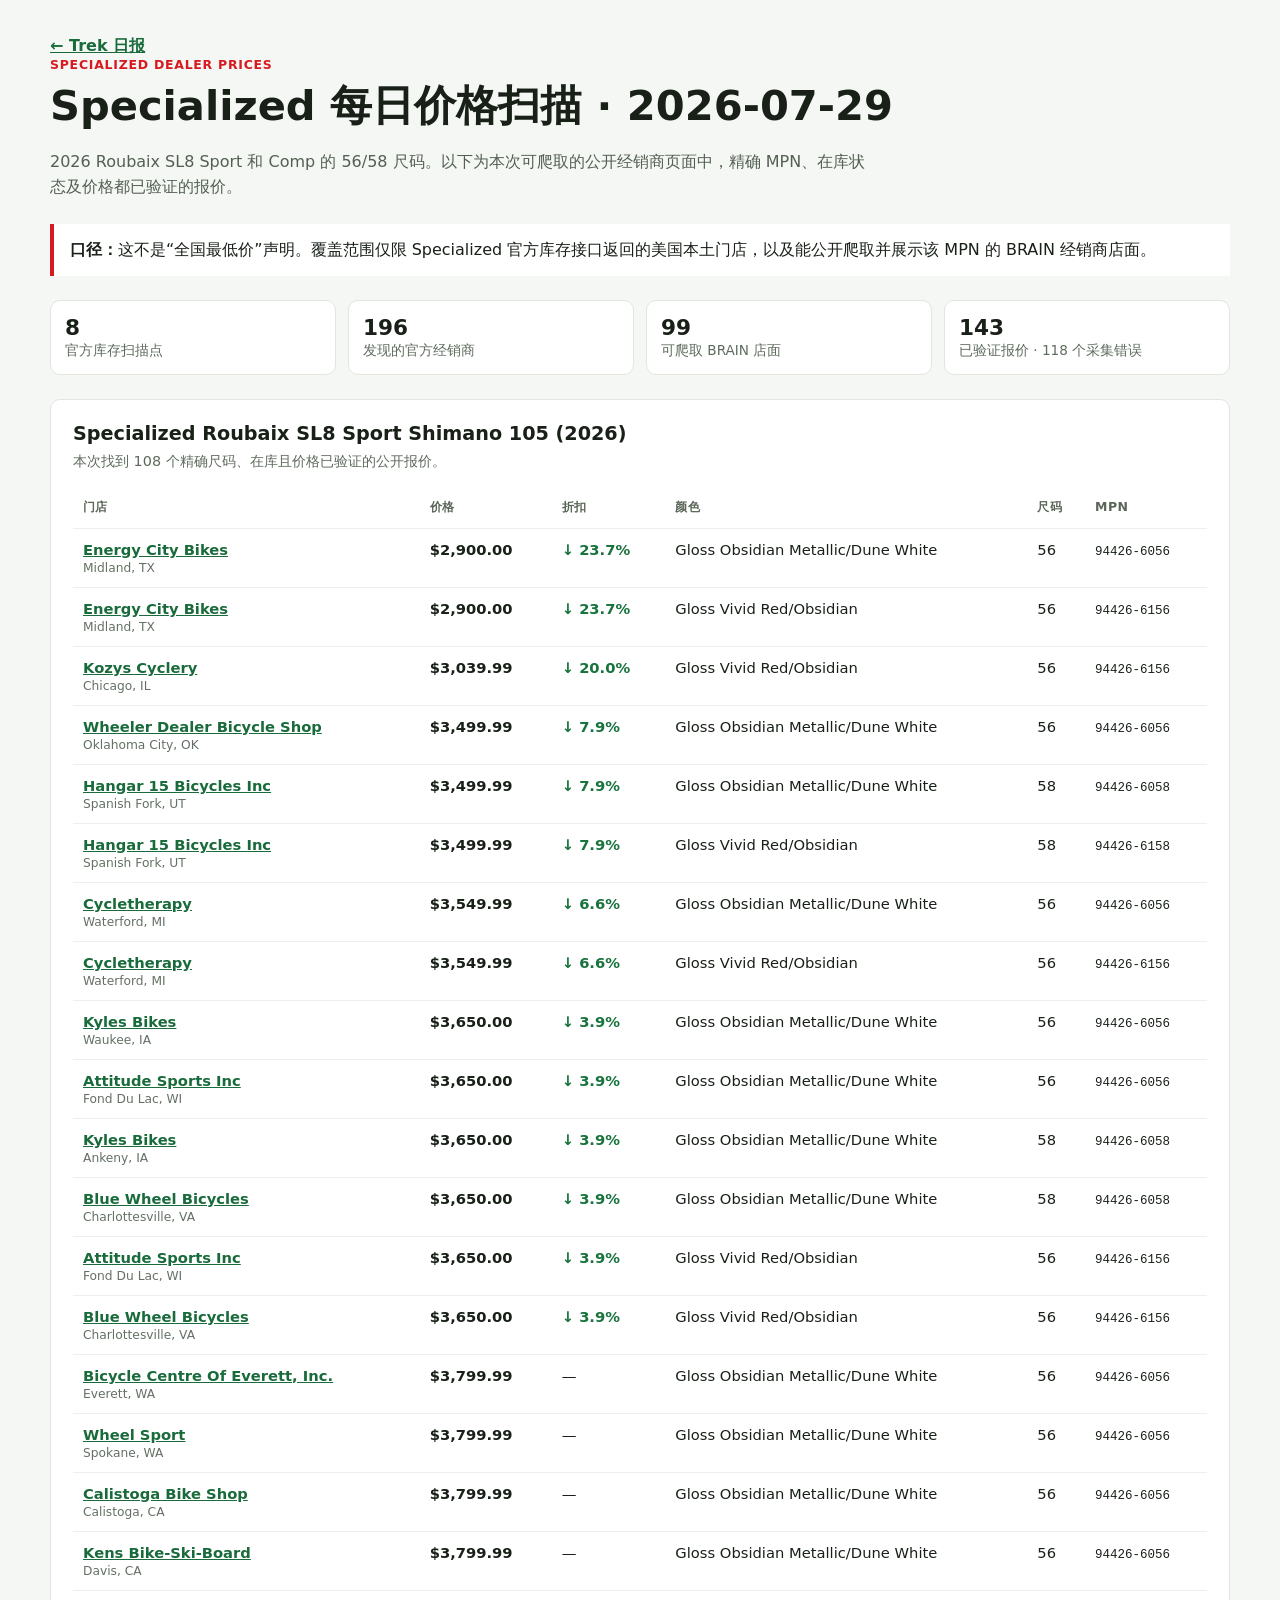
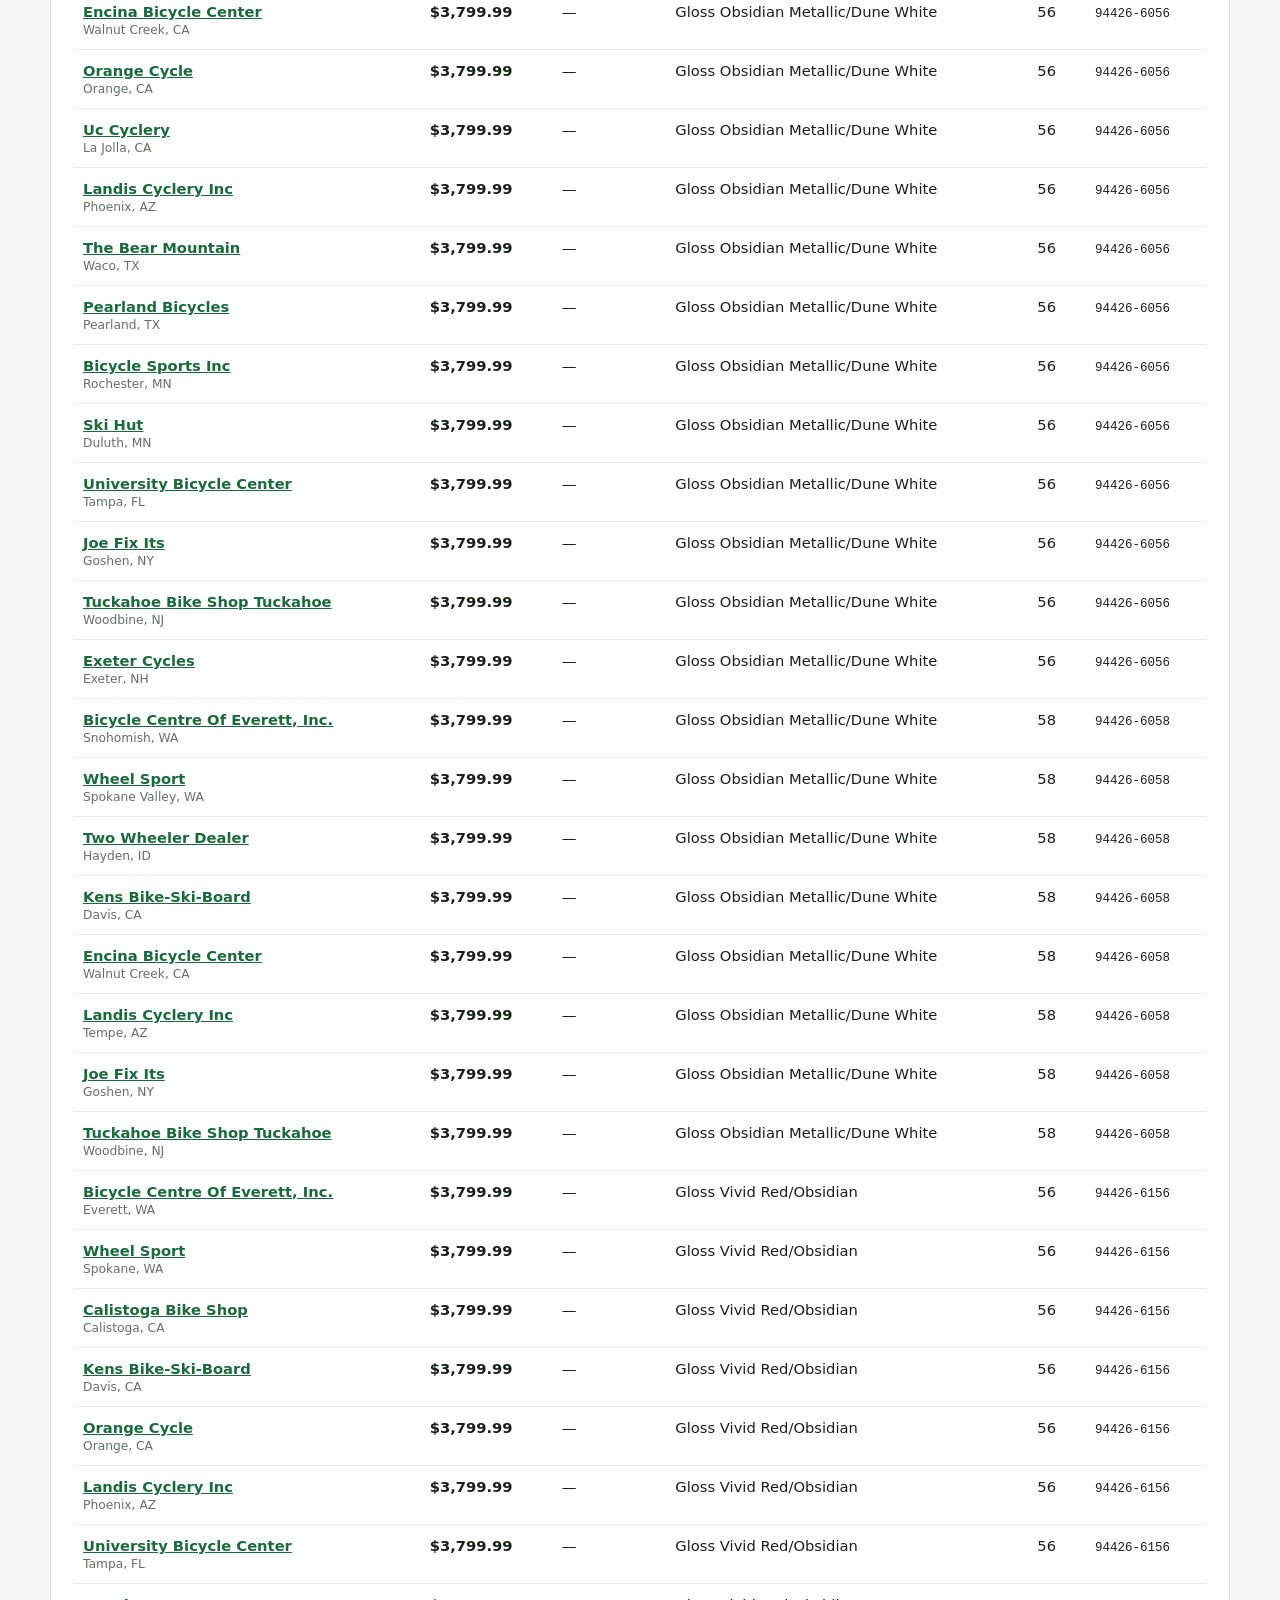
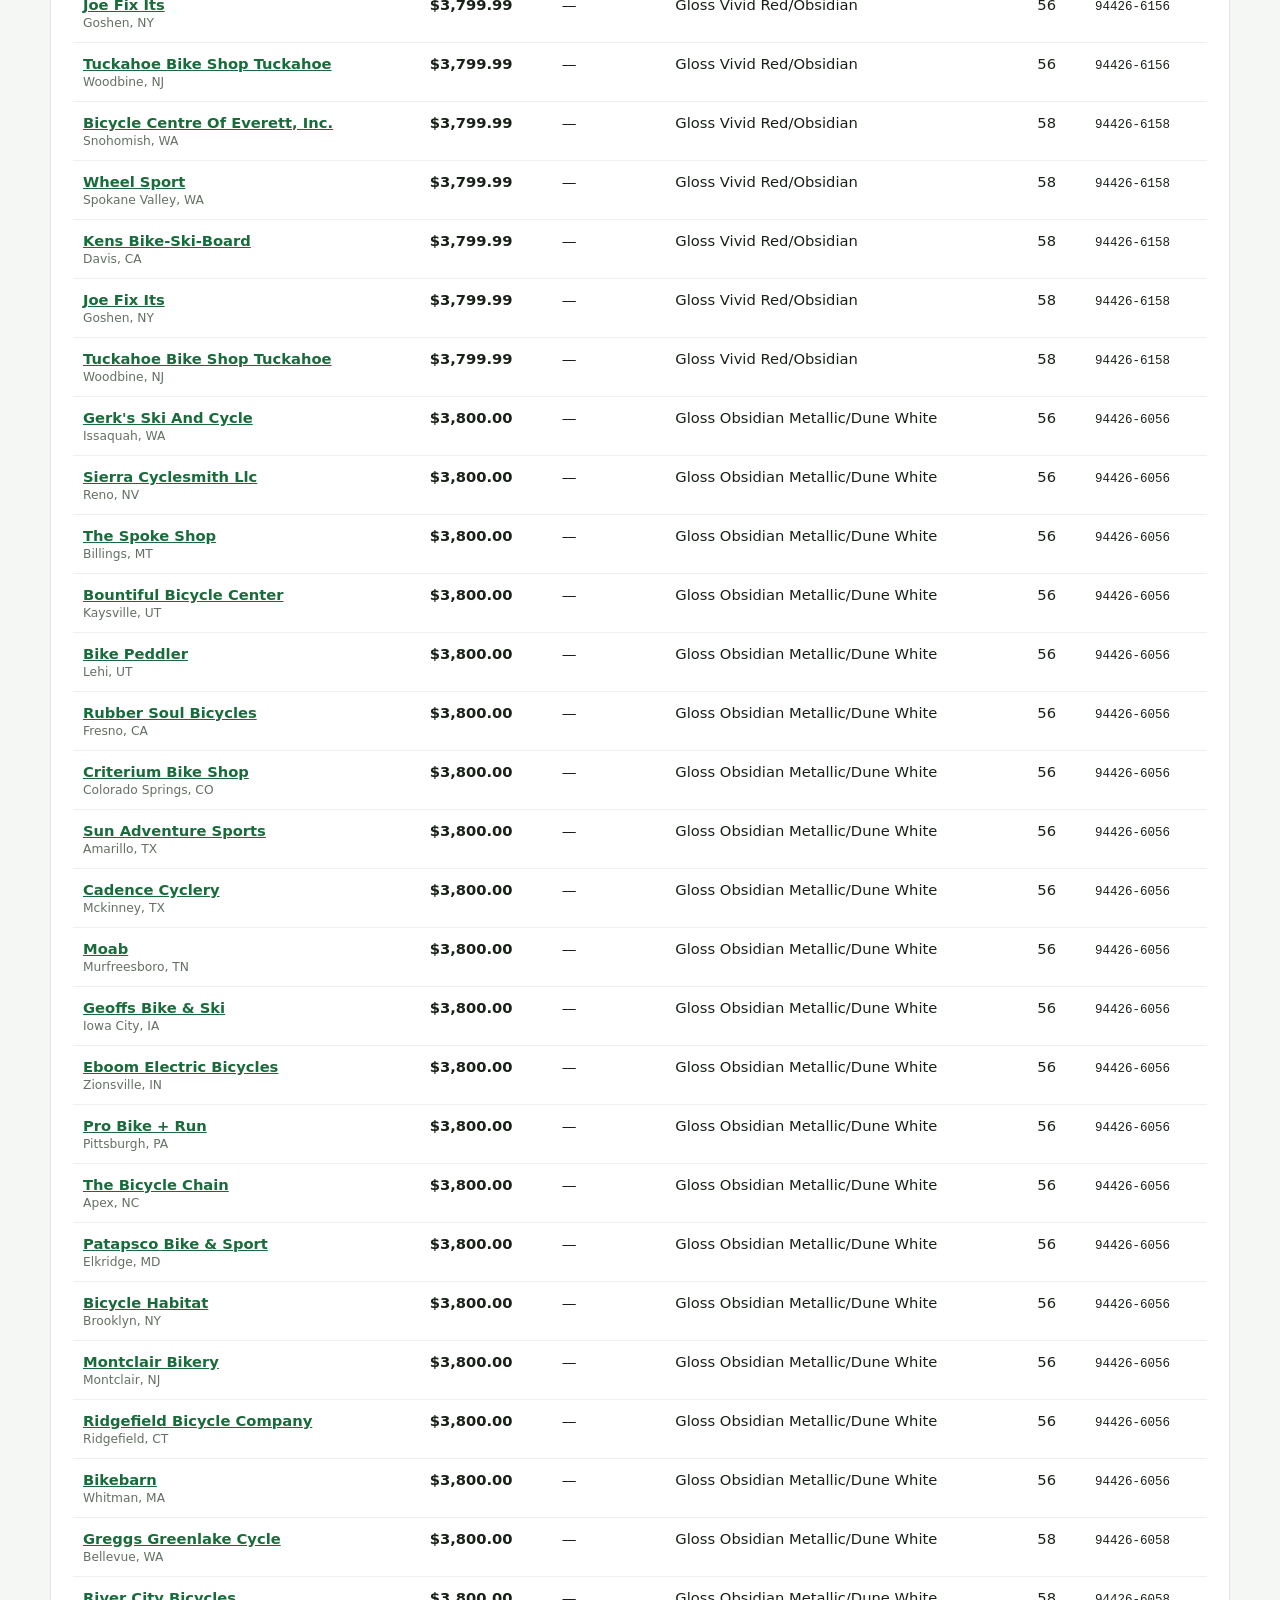
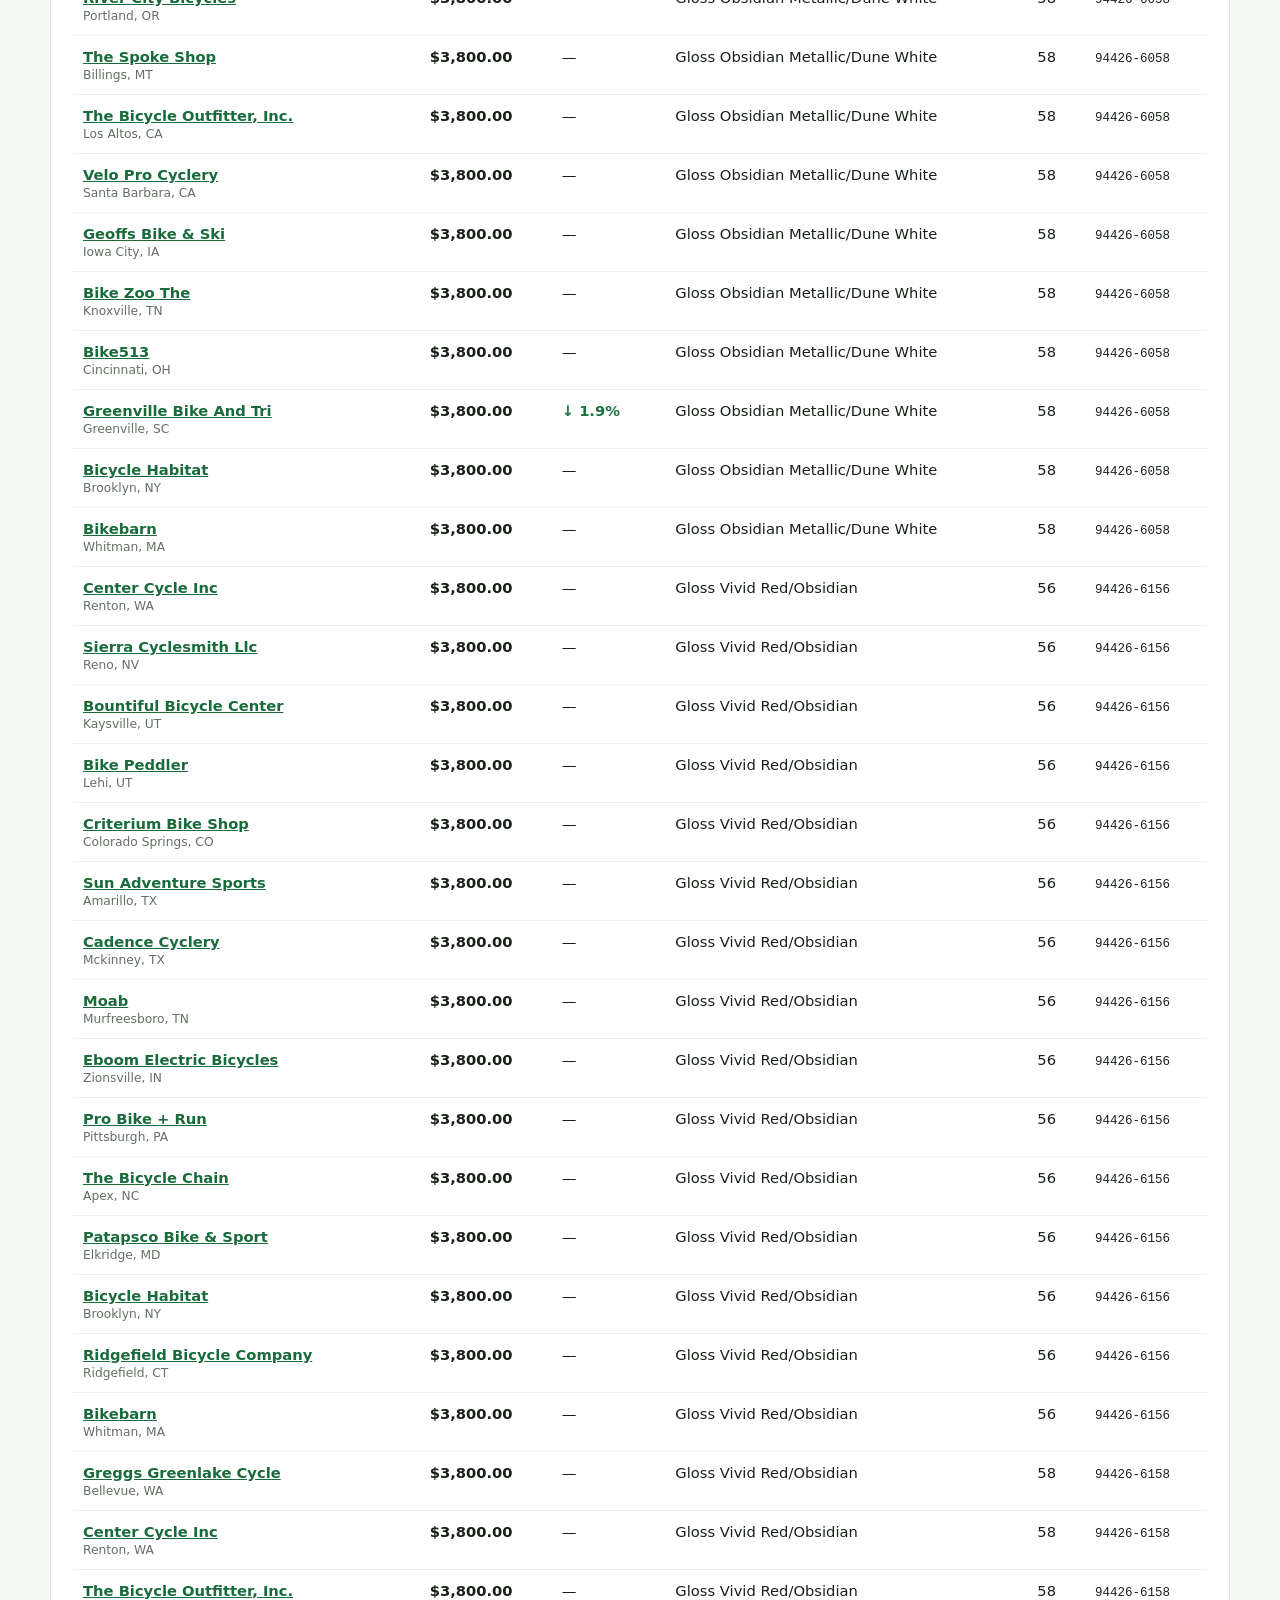
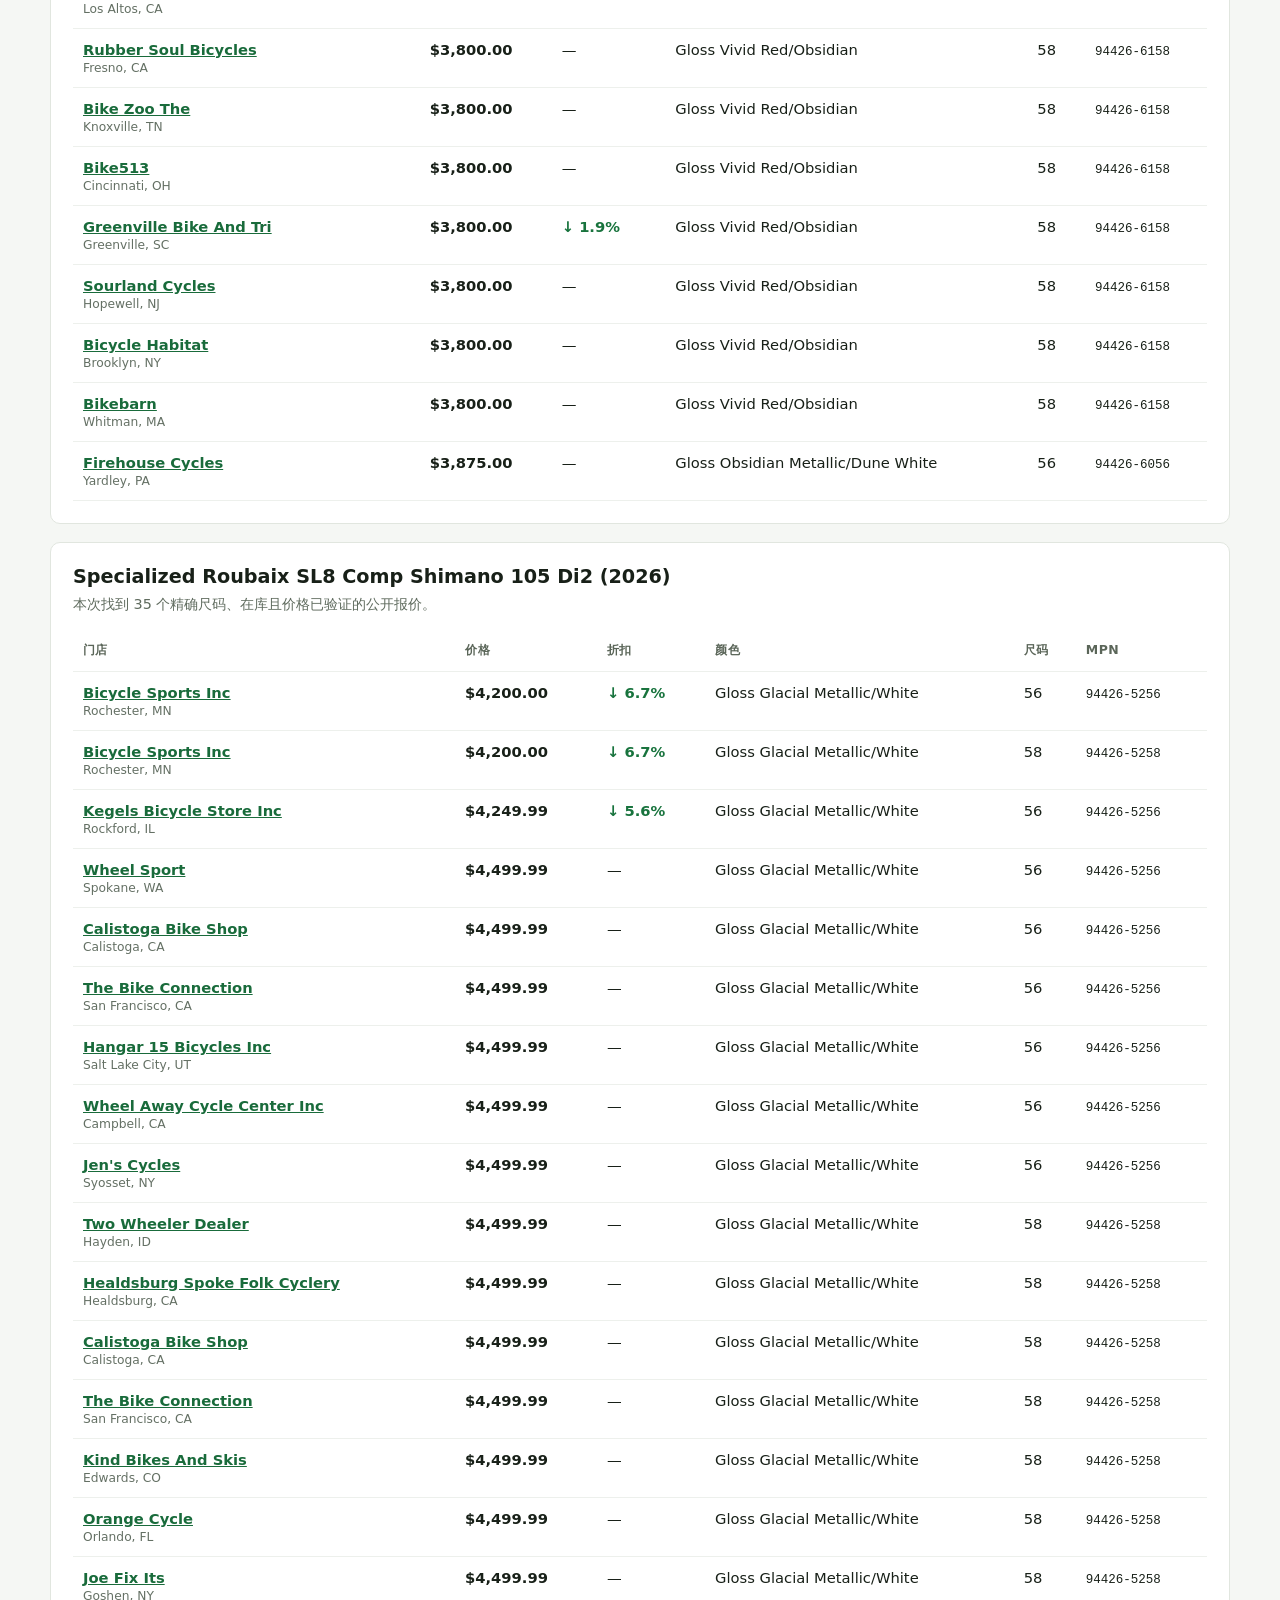
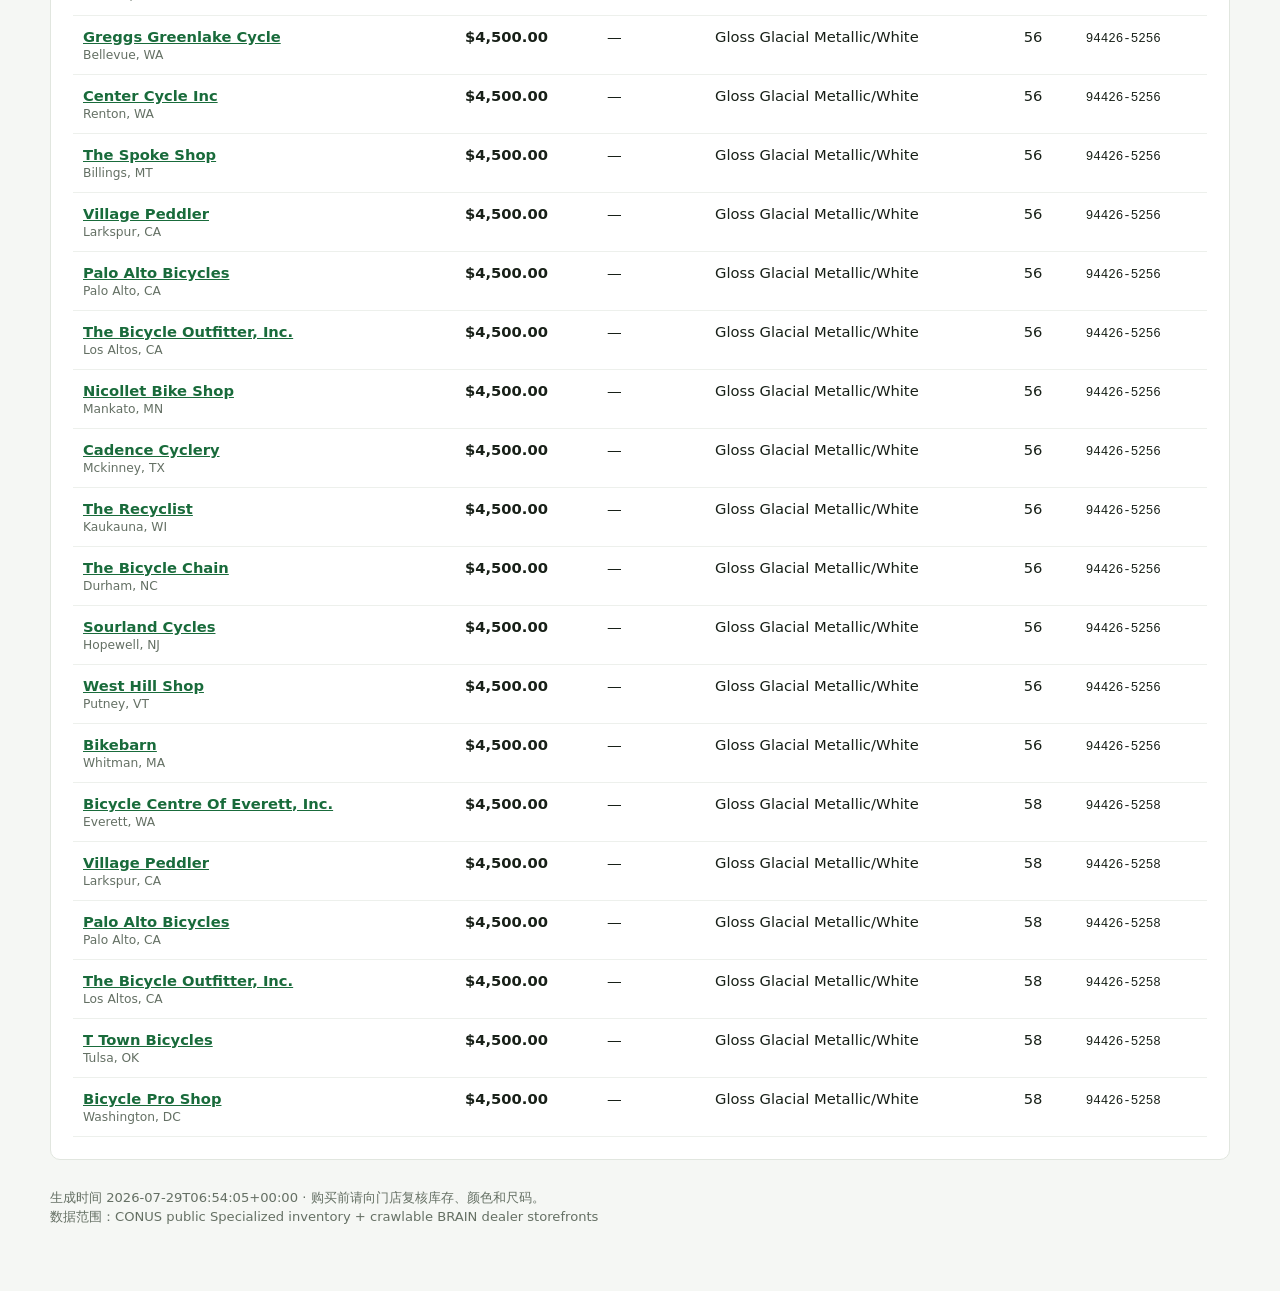
==== specialized/index.html @ 26b1fd8b "Update Trek and Specialized price reports" ====
<!doctype html>
<html lang="zh-CN"><head><meta charset="utf-8"><meta name="viewport" content="width=device-width, initial-scale=1">
<title>Specialized 每日价格扫描 · 2026-07-29</title>
<style>
  :root { color-scheme: light; font-family: Inter, ui-sans-serif, system-ui, -apple-system, BlinkMacSystemFont, "Segoe UI", sans-serif; color: #182018; background: #f5f7f4; }
  body { margin: 0; } main { max-width: 1180px; margin: 0 auto; padding: 36px 20px 64px; }
  .brand { color: #d71920; font-weight: 800; letter-spacing: .06em; font-size: .78rem; text-transform: uppercase; } h1 { margin: 6px 0 10px; font-size: clamp(1.75rem, 4vw, 2.6rem); } h2 { margin: 0; font-size: 1.2rem; } .lede { color: #536052; max-width: 820px; line-height: 1.55; }
  .notice { border-left: 4px solid #d71920; background: #fff; padding: 14px 16px; margin: 24px 0; line-height: 1.5; } .metrics { display: grid; grid-template-columns: repeat(4, minmax(150px, 1fr)); gap: 12px; margin: 24px 0; } .metric, .model { background: #fff; border: 1px solid #e1e6df; border-radius: 10px; } .metric { padding: 14px; } .metric b { display: block; font-size: 1.35rem; } .metric span { color: #5f6b5e; font-size: .85rem; } .model { padding: 22px; margin-top: 18px; } .model-summary { color: #5f6b5e; margin: 7px 0 16px; font-size: .9rem; }
  .table-wrap { overflow-x: auto; } table { border-collapse: collapse; width: 100%; min-width: 720px; } th, td { text-align: left; border-bottom: 1px solid #edf0ec; padding: 12px 10px; vertical-align: top; font-size: .92rem; } th { color: #5b6659; font-size: .78rem; text-transform: uppercase; letter-spacing: .04em; } a { color: #196b3b; font-weight: 650; } small { display: block; color: #647064; margin-top: 3px; } .price { font-weight: 800; white-space: nowrap; } .discount { color: #18733d; font-weight: 700; } code { font-size: .85em; } .empty { color: #5f6b5e; text-align: center; padding: 24px; } footer { color: #657064; font-size: .82rem; margin-top: 28px; line-height: 1.5; } footer a { color: inherit; }
  @media (max-width: 720px) { main { padding: 26px 14px 44px; } .metrics { grid-template-columns: repeat(2, minmax(130px, 1fr)); } .model { padding: 16px; } }
</style></head><body><main>
  <a href="../" aria-label="View Trek report">← Trek 日报</a>
  <div class="brand">Specialized dealer prices</div>
  <h1>Specialized 每日价格扫描 · 2026-07-29</h1>
  <p class="lede">2026 Roubaix SL8 Sport 和 Comp 的 56/58 尺码。以下为本次可爬取的公开经销商页面中，精确 MPN、在库状态及价格都已验证的报价。</p>
  <div class="notice"><strong>口径：</strong>这不是“全国最低价”声明。覆盖范围仅限 Specialized 官方库存接口返回的美国本土门店，以及能公开爬取并展示该 MPN 的 BRAIN 经销商店面。</div>
  <div class="metrics"><div class="metric"><b>8</b><span>官方库存扫描点</span></div><div class="metric"><b>196</b><span>发现的官方经销商</span></div><div class="metric"><b>99</b><span>可爬取 BRAIN 店面</span></div><div class="metric"><b>143</b><span>已验证报价 · 118 个采集错误</span></div></div>
  <section class="model"><h2>Specialized Roubaix SL8 Sport Shimano 105 (2026)</h2>
      <p class="model-summary">本次找到 108 个精确尺码、在库且价格已验证的公开报价。</p>
      <div class="table-wrap"><table><thead><tr><th>门店</th><th>价格</th><th>折扣</th><th>颜色</th><th>尺码</th><th>MPN</th></tr></thead><tbody><tr>
              <td><a href="https://www.energycitybikes.com/product/specialized-roubaix-sl8-sport-1244448-1.htm" target="_blank" rel="noopener noreferrer">Energy City Bikes</a><small>Midland, TX</small></td>
              <td class="price">$2,900.00</td>
              <td><span class="discount">↓ 23.7%</span></td>
              <td>Gloss Obsidian Metallic/Dune White</td>
              <td>56</td>
              <td><code>94426-6056</code></td>
            </tr><tr>
              <td><a href="https://www.energycitybikes.com/product/specialized-roubaix-sl8-sport-1244448-1.htm" target="_blank" rel="noopener noreferrer">Energy City Bikes</a><small>Midland, TX</small></td>
              <td class="price">$2,900.00</td>
              <td><span class="discount">↓ 23.7%</span></td>
              <td>Gloss Vivid Red/Obsidian</td>
              <td>56</td>
              <td><code>94426-6156</code></td>
            </tr><tr>
              <td><a href="https://www.kozy.com/product/specialized-roubaix-sl8-sport-1244448-1.htm" target="_blank" rel="noopener noreferrer">Kozys Cyclery</a><small>Chicago, IL</small></td>
              <td class="price">$3,039.99</td>
              <td><span class="discount">↓ 20.0%</span></td>
              <td>Gloss Vivid Red/Obsidian</td>
              <td>56</td>
              <td><code>94426-6156</code></td>
            </tr><tr>
              <td><a href="https://www.wdbicycles.com/product/specialized-roubaix-sl8-sport-1244448-1.htm" target="_blank" rel="noopener noreferrer">Wheeler Dealer Bicycle Shop</a><small>Oklahoma City, OK</small></td>
              <td class="price">$3,499.99</td>
              <td><span class="discount">↓ 7.9%</span></td>
              <td>Gloss Obsidian Metallic/Dune White</td>
              <td>56</td>
              <td><code>94426-6056</code></td>
            </tr><tr>
              <td><a href="https://www.hangar15bicycles.com/product/specialized-roubaix-sl8-sport-1244448-1.htm" target="_blank" rel="noopener noreferrer">Hangar 15 Bicycles Inc</a><small>Spanish Fork, UT</small></td>
              <td class="price">$3,499.99</td>
              <td><span class="discount">↓ 7.9%</span></td>
              <td>Gloss Obsidian Metallic/Dune White</td>
              <td>58</td>
              <td><code>94426-6058</code></td>
            </tr><tr>
              <td><a href="https://www.hangar15bicycles.com/product/specialized-roubaix-sl8-sport-1244448-1.htm" target="_blank" rel="noopener noreferrer">Hangar 15 Bicycles Inc</a><small>Spanish Fork, UT</small></td>
              <td class="price">$3,499.99</td>
              <td><span class="discount">↓ 7.9%</span></td>
              <td>Gloss Vivid Red/Obsidian</td>
              <td>58</td>
              <td><code>94426-6158</code></td>
            </tr><tr>
              <td><a href="https://www.ctbicycles.com/product/specialized-roubaix-sl8-sport-1244448-1.htm" target="_blank" rel="noopener noreferrer">Cycletherapy</a><small>Waterford, MI</small></td>
              <td class="price">$3,549.99</td>
              <td><span class="discount">↓ 6.6%</span></td>
              <td>Gloss Obsidian Metallic/Dune White</td>
              <td>56</td>
              <td><code>94426-6056</code></td>
            </tr><tr>
              <td><a href="https://www.ctbicycles.com/product/specialized-roubaix-sl8-sport-1244448-1.htm" target="_blank" rel="noopener noreferrer">Cycletherapy</a><small>Waterford, MI</small></td>
              <td class="price">$3,549.99</td>
              <td><span class="discount">↓ 6.6%</span></td>
              <td>Gloss Vivid Red/Obsidian</td>
              <td>56</td>
              <td><code>94426-6156</code></td>
            </tr><tr>
              <td><a href="https://www.kylesbikes.com/product/specialized-roubaix-sl8-sport-1244448-1.htm" target="_blank" rel="noopener noreferrer">Kyles Bikes</a><small>Waukee, IA</small></td>
              <td class="price">$3,650.00</td>
              <td><span class="discount">↓ 3.9%</span></td>
              <td>Gloss Obsidian Metallic/Dune White</td>
              <td>56</td>
              <td><code>94426-6056</code></td>
            </tr><tr>
              <td><a href="https://www.attitudesports.com/product/specialized-roubaix-sl8-sport-1244448-1.htm" target="_blank" rel="noopener noreferrer">Attitude Sports Inc</a><small>Fond Du Lac, WI</small></td>
              <td class="price">$3,650.00</td>
              <td><span class="discount">↓ 3.9%</span></td>
              <td>Gloss Obsidian Metallic/Dune White</td>
              <td>56</td>
              <td><code>94426-6056</code></td>
            </tr><tr>
              <td><a href="https://www.kylesbikes.com/product/specialized-roubaix-sl8-sport-1244448-1.htm" target="_blank" rel="noopener noreferrer">Kyles Bikes</a><small>Ankeny, IA</small></td>
              <td class="price">$3,650.00</td>
              <td><span class="discount">↓ 3.9%</span></td>
              <td>Gloss Obsidian Metallic/Dune White</td>
              <td>58</td>
              <td><code>94426-6058</code></td>
            </tr><tr>
              <td><a href="https://www.bluewheel.com/product/specialized-roubaix-sl8-sport-1244448-1.htm" target="_blank" rel="noopener noreferrer">Blue Wheel Bicycles</a><small>Charlottesville, VA</small></td>
              <td class="price">$3,650.00</td>
              <td><span class="discount">↓ 3.9%</span></td>
              <td>Gloss Obsidian Metallic/Dune White</td>
              <td>58</td>
              <td><code>94426-6058</code></td>
            </tr><tr>
              <td><a href="https://www.attitudesports.com/product/specialized-roubaix-sl8-sport-1244448-1.htm" target="_blank" rel="noopener noreferrer">Attitude Sports Inc</a><small>Fond Du Lac, WI</small></td>
              <td class="price">$3,650.00</td>
              <td><span class="discount">↓ 3.9%</span></td>
              <td>Gloss Vivid Red/Obsidian</td>
              <td>56</td>
              <td><code>94426-6156</code></td>
            </tr><tr>
              <td><a href="https://www.bluewheel.com/product/specialized-roubaix-sl8-sport-1244448-1.htm" target="_blank" rel="noopener noreferrer">Blue Wheel Bicycles</a><small>Charlottesville, VA</small></td>
              <td class="price">$3,650.00</td>
              <td><span class="discount">↓ 3.9%</span></td>
              <td>Gloss Vivid Red/Obsidian</td>
              <td>56</td>
              <td><code>94426-6156</code></td>
            </tr><tr>
              <td><a href="https://www.bicyclecentres.com/product/specialized-roubaix-sl8-sport-1244448-1.htm" target="_blank" rel="noopener noreferrer">Bicycle Centre Of Everett, Inc.</a><small>Everett, WA</small></td>
              <td class="price">$3,799.99</td>
              <td>—</td>
              <td>Gloss Obsidian Metallic/Dune White</td>
              <td>56</td>
              <td><code>94426-6056</code></td>
            </tr><tr>
              <td><a href="https://www.wheelsportbikes.com/product/specialized-roubaix-sl8-sport-1244448-1.htm" target="_blank" rel="noopener noreferrer">Wheel Sport</a><small>Spokane, WA</small></td>
              <td class="price">$3,799.99</td>
              <td>—</td>
              <td>Gloss Obsidian Metallic/Dune White</td>
              <td>56</td>
              <td><code>94426-6056</code></td>
            </tr><tr>
              <td><a href="https://www.calistogabikeshop.com/product/specialized-roubaix-sl8-sport-1244448-1.htm" target="_blank" rel="noopener noreferrer">Calistoga Bike Shop</a><small>Calistoga, CA</small></td>
              <td class="price">$3,799.99</td>
              <td>—</td>
              <td>Gloss Obsidian Metallic/Dune White</td>
              <td>56</td>
              <td><code>94426-6056</code></td>
            </tr><tr>
              <td><a href="https://www.kensbikeski.com/product/specialized-roubaix-sl8-sport-1244448-1.htm" target="_blank" rel="noopener noreferrer">Kens Bike-Ski-Board</a><small>Davis, CA</small></td>
              <td class="price">$3,799.99</td>
              <td>—</td>
              <td>Gloss Obsidian Metallic/Dune White</td>
              <td>56</td>
              <td><code>94426-6056</code></td>
            </tr><tr>
              <td><a href="https://www.encinabicyclecenters.com/product/specialized-roubaix-sl8-sport-1244448-1.htm" target="_blank" rel="noopener noreferrer">Encina Bicycle Center</a><small>Walnut Creek, CA</small></td>
              <td class="price">$3,799.99</td>
              <td>—</td>
              <td>Gloss Obsidian Metallic/Dune White</td>
              <td>56</td>
              <td><code>94426-6056</code></td>
            </tr><tr>
              <td><a href="https://www.orangecycle.com/product/specialized-roubaix-sl8-sport-1244448-1.htm" target="_blank" rel="noopener noreferrer">Orange Cycle</a><small>Orange, CA</small></td>
              <td class="price">$3,799.99</td>
              <td>—</td>
              <td>Gloss Obsidian Metallic/Dune White</td>
              <td>56</td>
              <td><code>94426-6056</code></td>
            </tr><tr>
              <td><a href="https://www.uccyclery.com/product/specialized-roubaix-sl8-sport-1244448-1.htm" target="_blank" rel="noopener noreferrer">Uc Cyclery</a><small>La Jolla, CA</small></td>
              <td class="price">$3,799.99</td>
              <td>—</td>
              <td>Gloss Obsidian Metallic/Dune White</td>
              <td>56</td>
              <td><code>94426-6056</code></td>
            </tr><tr>
              <td><a href="https://www.landiscyclery.com/product/specialized-roubaix-sl8-sport-1244448-1.htm" target="_blank" rel="noopener noreferrer">Landis Cyclery Inc</a><small>Phoenix, AZ</small></td>
              <td class="price">$3,799.99</td>
              <td>—</td>
              <td>Gloss Obsidian Metallic/Dune White</td>
              <td>56</td>
              <td><code>94426-6056</code></td>
            </tr><tr>
              <td><a href="https://www.bearmountainbikeshop.com/product/specialized-roubaix-sl8-sport-1244448-1.htm" target="_blank" rel="noopener noreferrer">The Bear Mountain</a><small>Waco, TX</small></td>
              <td class="price">$3,799.99</td>
              <td>—</td>
              <td>Gloss Obsidian Metallic/Dune White</td>
              <td>56</td>
              <td><code>94426-6056</code></td>
            </tr><tr>
              <td><a href="https://www.pearlandbicycles.com/product/specialized-roubaix-sl8-sport-1244448-1.htm" target="_blank" rel="noopener noreferrer">Pearland Bicycles</a><small>Pearland, TX</small></td>
              <td class="price">$3,799.99</td>
              <td>—</td>
              <td>Gloss Obsidian Metallic/Dune White</td>
              <td>56</td>
              <td><code>94426-6056</code></td>
            </tr><tr>
              <td><a href="https://www.bicyclesportsinc.com/product/specialized-roubaix-sl8-sport-1244448-1.htm" target="_blank" rel="noopener noreferrer">Bicycle Sports Inc</a><small>Rochester, MN</small></td>
              <td class="price">$3,799.99</td>
              <td>—</td>
              <td>Gloss Obsidian Metallic/Dune White</td>
              <td>56</td>
              <td><code>94426-6056</code></td>
            </tr><tr>
              <td><a href="https://www.skihut.com/product/specialized-roubaix-sl8-sport-1244448-1.htm" target="_blank" rel="noopener noreferrer">Ski Hut</a><small>Duluth, MN</small></td>
              <td class="price">$3,799.99</td>
              <td>—</td>
              <td>Gloss Obsidian Metallic/Dune White</td>
              <td>56</td>
              <td><code>94426-6056</code></td>
            </tr><tr>
              <td><a href="https://www.ubcbike.com/product/specialized-roubaix-sl8-sport-1244448-1.htm" target="_blank" rel="noopener noreferrer">University Bicycle Center</a><small>Tampa, FL</small></td>
              <td class="price">$3,799.99</td>
              <td>—</td>
              <td>Gloss Obsidian Metallic/Dune White</td>
              <td>56</td>
              <td><code>94426-6056</code></td>
            </tr><tr>
              <td><a href="https://www.joefixits.com/product/specialized-roubaix-sl8-sport-1244448-1.htm" target="_blank" rel="noopener noreferrer">Joe Fix Its</a><small>Goshen, NY</small></td>
              <td class="price">$3,799.99</td>
              <td>—</td>
              <td>Gloss Obsidian Metallic/Dune White</td>
              <td>56</td>
              <td><code>94426-6056</code></td>
            </tr><tr>
              <td><a href="https://www.tuckahoebikeshop.com/product/specialized-roubaix-sl8-sport-1244448-1.htm" target="_blank" rel="noopener noreferrer">Tuckahoe Bike Shop Tuckahoe</a><small>Woodbine, NJ</small></td>
              <td class="price">$3,799.99</td>
              <td>—</td>
              <td>Gloss Obsidian Metallic/Dune White</td>
              <td>56</td>
              <td><code>94426-6056</code></td>
            </tr><tr>
              <td><a href="https://www.exetercycles.com/product/specialized-roubaix-sl8-sport-1244448-1.htm" target="_blank" rel="noopener noreferrer">Exeter Cycles</a><small>Exeter, NH</small></td>
              <td class="price">$3,799.99</td>
              <td>—</td>
              <td>Gloss Obsidian Metallic/Dune White</td>
              <td>56</td>
              <td><code>94426-6056</code></td>
            </tr><tr>
              <td><a href="https://www.bicyclecentres.com/product/specialized-roubaix-sl8-sport-1244448-1.htm" target="_blank" rel="noopener noreferrer">Bicycle Centre Of Everett, Inc.</a><small>Snohomish, WA</small></td>
              <td class="price">$3,799.99</td>
              <td>—</td>
              <td>Gloss Obsidian Metallic/Dune White</td>
              <td>58</td>
              <td><code>94426-6058</code></td>
            </tr><tr>
              <td><a href="https://www.wheelsportbikes.com/product/specialized-roubaix-sl8-sport-1244448-1.htm" target="_blank" rel="noopener noreferrer">Wheel Sport</a><small>Spokane Valley, WA</small></td>
              <td class="price">$3,799.99</td>
              <td>—</td>
              <td>Gloss Obsidian Metallic/Dune White</td>
              <td>58</td>
              <td><code>94426-6058</code></td>
            </tr><tr>
              <td><a href="https://www.twowheelerskidealer.com/product/specialized-roubaix-sl8-sport-1244448-1.htm" target="_blank" rel="noopener noreferrer">Two Wheeler Dealer</a><small>Hayden, ID</small></td>
              <td class="price">$3,799.99</td>
              <td>—</td>
              <td>Gloss Obsidian Metallic/Dune White</td>
              <td>58</td>
              <td><code>94426-6058</code></td>
            </tr><tr>
              <td><a href="https://www.kensbikeski.com/product/specialized-roubaix-sl8-sport-1244448-1.htm" target="_blank" rel="noopener noreferrer">Kens Bike-Ski-Board</a><small>Davis, CA</small></td>
              <td class="price">$3,799.99</td>
              <td>—</td>
              <td>Gloss Obsidian Metallic/Dune White</td>
              <td>58</td>
              <td><code>94426-6058</code></td>
            </tr><tr>
              <td><a href="https://www.encinabicyclecenters.com/product/specialized-roubaix-sl8-sport-1244448-1.htm" target="_blank" rel="noopener noreferrer">Encina Bicycle Center</a><small>Walnut Creek, CA</small></td>
              <td class="price">$3,799.99</td>
              <td>—</td>
              <td>Gloss Obsidian Metallic/Dune White</td>
              <td>58</td>
              <td><code>94426-6058</code></td>
            </tr><tr>
              <td><a href="https://www.landiscyclery.com/product/specialized-roubaix-sl8-sport-1244448-1.htm" target="_blank" rel="noopener noreferrer">Landis Cyclery Inc</a><small>Tempe, AZ</small></td>
              <td class="price">$3,799.99</td>
              <td>—</td>
              <td>Gloss Obsidian Metallic/Dune White</td>
              <td>58</td>
              <td><code>94426-6058</code></td>
            </tr><tr>
              <td><a href="https://www.joefixits.com/product/specialized-roubaix-sl8-sport-1244448-1.htm" target="_blank" rel="noopener noreferrer">Joe Fix Its</a><small>Goshen, NY</small></td>
              <td class="price">$3,799.99</td>
              <td>—</td>
              <td>Gloss Obsidian Metallic/Dune White</td>
              <td>58</td>
              <td><code>94426-6058</code></td>
            </tr><tr>
              <td><a href="https://www.tuckahoebikeshop.com/product/specialized-roubaix-sl8-sport-1244448-1.htm" target="_blank" rel="noopener noreferrer">Tuckahoe Bike Shop Tuckahoe</a><small>Woodbine, NJ</small></td>
              <td class="price">$3,799.99</td>
              <td>—</td>
              <td>Gloss Obsidian Metallic/Dune White</td>
              <td>58</td>
              <td><code>94426-6058</code></td>
            </tr><tr>
              <td><a href="https://www.bicyclecentres.com/product/specialized-roubaix-sl8-sport-1244448-1.htm" target="_blank" rel="noopener noreferrer">Bicycle Centre Of Everett, Inc.</a><small>Everett, WA</small></td>
              <td class="price">$3,799.99</td>
              <td>—</td>
              <td>Gloss Vivid Red/Obsidian</td>
              <td>56</td>
              <td><code>94426-6156</code></td>
            </tr><tr>
              <td><a href="https://www.wheelsportbikes.com/product/specialized-roubaix-sl8-sport-1244448-1.htm" target="_blank" rel="noopener noreferrer">Wheel Sport</a><small>Spokane, WA</small></td>
              <td class="price">$3,799.99</td>
              <td>—</td>
              <td>Gloss Vivid Red/Obsidian</td>
              <td>56</td>
              <td><code>94426-6156</code></td>
            </tr><tr>
              <td><a href="https://www.calistogabikeshop.com/product/specialized-roubaix-sl8-sport-1244448-1.htm" target="_blank" rel="noopener noreferrer">Calistoga Bike Shop</a><small>Calistoga, CA</small></td>
              <td class="price">$3,799.99</td>
              <td>—</td>
              <td>Gloss Vivid Red/Obsidian</td>
              <td>56</td>
              <td><code>94426-6156</code></td>
            </tr><tr>
              <td><a href="https://www.kensbikeski.com/product/specialized-roubaix-sl8-sport-1244448-1.htm" target="_blank" rel="noopener noreferrer">Kens Bike-Ski-Board</a><small>Davis, CA</small></td>
              <td class="price">$3,799.99</td>
              <td>—</td>
              <td>Gloss Vivid Red/Obsidian</td>
              <td>56</td>
              <td><code>94426-6156</code></td>
            </tr><tr>
              <td><a href="https://www.orangecycle.com/product/specialized-roubaix-sl8-sport-1244448-1.htm" target="_blank" rel="noopener noreferrer">Orange Cycle</a><small>Orange, CA</small></td>
              <td class="price">$3,799.99</td>
              <td>—</td>
              <td>Gloss Vivid Red/Obsidian</td>
              <td>56</td>
              <td><code>94426-6156</code></td>
            </tr><tr>
              <td><a href="https://www.landiscyclery.com/product/specialized-roubaix-sl8-sport-1244448-1.htm" target="_blank" rel="noopener noreferrer">Landis Cyclery Inc</a><small>Phoenix, AZ</small></td>
              <td class="price">$3,799.99</td>
              <td>—</td>
              <td>Gloss Vivid Red/Obsidian</td>
              <td>56</td>
              <td><code>94426-6156</code></td>
            </tr><tr>
              <td><a href="https://www.ubcbike.com/product/specialized-roubaix-sl8-sport-1244448-1.htm" target="_blank" rel="noopener noreferrer">University Bicycle Center</a><small>Tampa, FL</small></td>
              <td class="price">$3,799.99</td>
              <td>—</td>
              <td>Gloss Vivid Red/Obsidian</td>
              <td>56</td>
              <td><code>94426-6156</code></td>
            </tr><tr>
              <td><a href="https://www.joefixits.com/product/specialized-roubaix-sl8-sport-1244448-1.htm" target="_blank" rel="noopener noreferrer">Joe Fix Its</a><small>Goshen, NY</small></td>
              <td class="price">$3,799.99</td>
              <td>—</td>
              <td>Gloss Vivid Red/Obsidian</td>
              <td>56</td>
              <td><code>94426-6156</code></td>
            </tr><tr>
              <td><a href="https://www.tuckahoebikeshop.com/product/specialized-roubaix-sl8-sport-1244448-1.htm" target="_blank" rel="noopener noreferrer">Tuckahoe Bike Shop Tuckahoe</a><small>Woodbine, NJ</small></td>
              <td class="price">$3,799.99</td>
              <td>—</td>
              <td>Gloss Vivid Red/Obsidian</td>
              <td>56</td>
              <td><code>94426-6156</code></td>
            </tr><tr>
              <td><a href="https://www.bicyclecentres.com/product/specialized-roubaix-sl8-sport-1244448-1.htm" target="_blank" rel="noopener noreferrer">Bicycle Centre Of Everett, Inc.</a><small>Snohomish, WA</small></td>
              <td class="price">$3,799.99</td>
              <td>—</td>
              <td>Gloss Vivid Red/Obsidian</td>
              <td>58</td>
              <td><code>94426-6158</code></td>
            </tr><tr>
              <td><a href="https://www.wheelsportbikes.com/product/specialized-roubaix-sl8-sport-1244448-1.htm" target="_blank" rel="noopener noreferrer">Wheel Sport</a><small>Spokane Valley, WA</small></td>
              <td class="price">$3,799.99</td>
              <td>—</td>
              <td>Gloss Vivid Red/Obsidian</td>
              <td>58</td>
              <td><code>94426-6158</code></td>
            </tr><tr>
              <td><a href="https://www.kensbikeski.com/product/specialized-roubaix-sl8-sport-1244448-1.htm" target="_blank" rel="noopener noreferrer">Kens Bike-Ski-Board</a><small>Davis, CA</small></td>
              <td class="price">$3,799.99</td>
              <td>—</td>
              <td>Gloss Vivid Red/Obsidian</td>
              <td>58</td>
              <td><code>94426-6158</code></td>
            </tr><tr>
              <td><a href="https://www.joefixits.com/product/specialized-roubaix-sl8-sport-1244448-1.htm" target="_blank" rel="noopener noreferrer">Joe Fix Its</a><small>Goshen, NY</small></td>
              <td class="price">$3,799.99</td>
              <td>—</td>
              <td>Gloss Vivid Red/Obsidian</td>
              <td>58</td>
              <td><code>94426-6158</code></td>
            </tr><tr>
              <td><a href="https://www.tuckahoebikeshop.com/product/specialized-roubaix-sl8-sport-1244448-1.htm" target="_blank" rel="noopener noreferrer">Tuckahoe Bike Shop Tuckahoe</a><small>Woodbine, NJ</small></td>
              <td class="price">$3,799.99</td>
              <td>—</td>
              <td>Gloss Vivid Red/Obsidian</td>
              <td>58</td>
              <td><code>94426-6158</code></td>
            </tr><tr>
              <td><a href="https://www.gerksonline.com/product/specialized-roubaix-sl8-sport-1244448-1.htm" target="_blank" rel="noopener noreferrer">Gerk&#039;s Ski And Cycle</a><small>Issaquah, WA</small></td>
              <td class="price">$3,800.00</td>
              <td>—</td>
              <td>Gloss Obsidian Metallic/Dune White</td>
              <td>56</td>
              <td><code>94426-6056</code></td>
            </tr><tr>
              <td><a href="https://www.sierracyclesmith.com/product/specialized-roubaix-sl8-sport-1244448-1.htm" target="_blank" rel="noopener noreferrer">Sierra Cyclesmith Llc</a><small>Reno, NV</small></td>
              <td class="price">$3,800.00</td>
              <td>—</td>
              <td>Gloss Obsidian Metallic/Dune White</td>
              <td>56</td>
              <td><code>94426-6056</code></td>
            </tr><tr>
              <td><a href="https://www.spokeshop.com/product/specialized-roubaix-sl8-sport-1244448-1.htm" target="_blank" rel="noopener noreferrer">The Spoke Shop</a><small>Billings, MT</small></td>
              <td class="price">$3,800.00</td>
              <td>—</td>
              <td>Gloss Obsidian Metallic/Dune White</td>
              <td>56</td>
              <td><code>94426-6056</code></td>
            </tr><tr>
              <td><a href="https://www.bountifulbicycle.com/product/specialized-roubaix-sl8-sport-1244448-1.htm" target="_blank" rel="noopener noreferrer">Bountiful Bicycle Center</a><small>Kaysville, UT</small></td>
              <td class="price">$3,800.00</td>
              <td>—</td>
              <td>Gloss Obsidian Metallic/Dune White</td>
              <td>56</td>
              <td><code>94426-6056</code></td>
            </tr><tr>
              <td><a href="https://www.bikepeddlerutah.com/product/specialized-roubaix-sl8-sport-1244448-1.htm" target="_blank" rel="noopener noreferrer">Bike Peddler</a><small>Lehi, UT</small></td>
              <td class="price">$3,800.00</td>
              <td>—</td>
              <td>Gloss Obsidian Metallic/Dune White</td>
              <td>56</td>
              <td><code>94426-6056</code></td>
            </tr><tr>
              <td><a href="https://www.rubbersoulbicycles.com/product/specialized-roubaix-sl8-sport-1244448-1.htm" target="_blank" rel="noopener noreferrer">Rubber Soul Bicycles</a><small>Fresno, CA</small></td>
              <td class="price">$3,800.00</td>
              <td>—</td>
              <td>Gloss Obsidian Metallic/Dune White</td>
              <td>56</td>
              <td><code>94426-6056</code></td>
            </tr><tr>
              <td><a href="https://www.criterium.com/product/specialized-roubaix-sl8-sport-1244448-1.htm" target="_blank" rel="noopener noreferrer">Criterium Bike Shop</a><small>Colorado Springs, CO</small></td>
              <td class="price">$3,800.00</td>
              <td>—</td>
              <td>Gloss Obsidian Metallic/Dune White</td>
              <td>56</td>
              <td><code>94426-6056</code></td>
            </tr><tr>
              <td><a href="https://www.sunadventure.com/product/specialized-roubaix-sl8-sport-1244448-1.htm" target="_blank" rel="noopener noreferrer">Sun Adventure Sports</a><small>Amarillo, TX</small></td>
              <td class="price">$3,800.00</td>
              <td>—</td>
              <td>Gloss Obsidian Metallic/Dune White</td>
              <td>56</td>
              <td><code>94426-6056</code></td>
            </tr><tr>
              <td><a href="https://www.cadencecyclery.com/product/specialized-roubaix-sl8-sport-1244448-1.htm" target="_blank" rel="noopener noreferrer">Cadence Cyclery</a><small>Mckinney, TX</small></td>
              <td class="price">$3,800.00</td>
              <td>—</td>
              <td>Gloss Obsidian Metallic/Dune White</td>
              <td>56</td>
              <td><code>94426-6056</code></td>
            </tr><tr>
              <td><a href="https://www.moabbikes.com/product/specialized-roubaix-sl8-sport-1244448-1.htm" target="_blank" rel="noopener noreferrer">Moab</a><small>Murfreesboro, TN</small></td>
              <td class="price">$3,800.00</td>
              <td>—</td>
              <td>Gloss Obsidian Metallic/Dune White</td>
              <td>56</td>
              <td><code>94426-6056</code></td>
            </tr><tr>
              <td><a href="https://www.geoffsbikeandski.com/product/specialized-roubaix-sl8-sport-1244448-1.htm" target="_blank" rel="noopener noreferrer">Geoffs Bike &amp; Ski</a><small>Iowa City, IA</small></td>
              <td class="price">$3,800.00</td>
              <td>—</td>
              <td>Gloss Obsidian Metallic/Dune White</td>
              <td>56</td>
              <td><code>94426-6056</code></td>
            </tr><tr>
              <td><a href="https://www.eboomelectricbikes.com/product/specialized-roubaix-sl8-sport-1244448-1.htm" target="_blank" rel="noopener noreferrer">Eboom Electric Bicycles</a><small>Zionsville, IN</small></td>
              <td class="price">$3,800.00</td>
              <td>—</td>
              <td>Gloss Obsidian Metallic/Dune White</td>
              <td>56</td>
              <td><code>94426-6056</code></td>
            </tr><tr>
              <td><a href="https://www.probikerun.com/product/specialized-roubaix-sl8-sport-1244448-1.htm" target="_blank" rel="noopener noreferrer">Pro Bike + Run</a><small>Pittsburgh, PA</small></td>
              <td class="price">$3,800.00</td>
              <td>—</td>
              <td>Gloss Obsidian Metallic/Dune White</td>
              <td>56</td>
              <td><code>94426-6056</code></td>
            </tr><tr>
              <td><a href="https://www.thebicyclechain.com/product/specialized-roubaix-sl8-sport-1244448-1.htm" target="_blank" rel="noopener noreferrer">The Bicycle Chain</a><small>Apex, NC</small></td>
              <td class="price">$3,800.00</td>
              <td>—</td>
              <td>Gloss Obsidian Metallic/Dune White</td>
              <td>56</td>
              <td><code>94426-6056</code></td>
            </tr><tr>
              <td><a href="https://www.patapscobike.com/product/specialized-roubaix-sl8-sport-1244448-1.htm" target="_blank" rel="noopener noreferrer">Patapsco Bike &amp; Sport</a><small>Elkridge, MD</small></td>
              <td class="price">$3,800.00</td>
              <td>—</td>
              <td>Gloss Obsidian Metallic/Dune White</td>
              <td>56</td>
              <td><code>94426-6056</code></td>
            </tr><tr>
              <td><a href="https://www.bicyclehabitat.com/product/specialized-roubaix-sl8-sport-1244448-1.htm" target="_blank" rel="noopener noreferrer">Bicycle Habitat</a><small>Brooklyn, NY</small></td>
              <td class="price">$3,800.00</td>
              <td>—</td>
              <td>Gloss Obsidian Metallic/Dune White</td>
              <td>56</td>
              <td><code>94426-6056</code></td>
            </tr><tr>
              <td><a href="https://www.montclairbikery.com/product/specialized-roubaix-sl8-sport-1244448-1.htm" target="_blank" rel="noopener noreferrer">Montclair Bikery</a><small>Montclair, NJ</small></td>
              <td class="price">$3,800.00</td>
              <td>—</td>
              <td>Gloss Obsidian Metallic/Dune White</td>
              <td>56</td>
              <td><code>94426-6056</code></td>
            </tr><tr>
              <td><a href="https://www.ridgefieldbicycle.com/product/specialized-roubaix-sl8-sport-1244448-1.htm" target="_blank" rel="noopener noreferrer">Ridgefield Bicycle Company</a><small>Ridgefield, CT</small></td>
              <td class="price">$3,800.00</td>
              <td>—</td>
              <td>Gloss Obsidian Metallic/Dune White</td>
              <td>56</td>
              <td><code>94426-6056</code></td>
            </tr><tr>
              <td><a href="https://www.bikebarnracing.com/product/specialized-roubaix-sl8-sport-1244448-1.htm" target="_blank" rel="noopener noreferrer">Bikebarn</a><small>Whitman, MA</small></td>
              <td class="price">$3,800.00</td>
              <td>—</td>
              <td>Gloss Obsidian Metallic/Dune White</td>
              <td>56</td>
              <td><code>94426-6056</code></td>
            </tr><tr>
              <td><a href="https://www.greggscycles.com/product/specialized-roubaix-sl8-sport-1244448-1.htm" target="_blank" rel="noopener noreferrer">Greggs Greenlake Cycle</a><small>Bellevue, WA</small></td>
              <td class="price">$3,800.00</td>
              <td>—</td>
              <td>Gloss Obsidian Metallic/Dune White</td>
              <td>58</td>
              <td><code>94426-6058</code></td>
            </tr><tr>
              <td><a href="https://www.rivercitybicycles.com/product/specialized-roubaix-sl8-sport-1244448-1.htm" target="_blank" rel="noopener noreferrer">River City Bicycles</a><small>Portland, OR</small></td>
              <td class="price">$3,800.00</td>
              <td>—</td>
              <td>Gloss Obsidian Metallic/Dune White</td>
              <td>58</td>
              <td><code>94426-6058</code></td>
            </tr><tr>
              <td><a href="https://www.spokeshop.com/product/specialized-roubaix-sl8-sport-1244448-1.htm" target="_blank" rel="noopener noreferrer">The Spoke Shop</a><small>Billings, MT</small></td>
              <td class="price">$3,800.00</td>
              <td>—</td>
              <td>Gloss Obsidian Metallic/Dune White</td>
              <td>58</td>
              <td><code>94426-6058</code></td>
            </tr><tr>
              <td><a href="https://www.bicycleoutfitter.com/product/specialized-roubaix-sl8-sport-1244448-1.htm" target="_blank" rel="noopener noreferrer">The Bicycle Outfitter, Inc.</a><small>Los Altos, CA</small></td>
              <td class="price">$3,800.00</td>
              <td>—</td>
              <td>Gloss Obsidian Metallic/Dune White</td>
              <td>58</td>
              <td><code>94426-6058</code></td>
            </tr><tr>
              <td><a href="https://www.velopro.com/product/specialized-roubaix-sl8-sport-1244448-1.htm" target="_blank" rel="noopener noreferrer">Velo Pro Cyclery</a><small>Santa Barbara, CA</small></td>
              <td class="price">$3,800.00</td>
              <td>—</td>
              <td>Gloss Obsidian Metallic/Dune White</td>
              <td>58</td>
              <td><code>94426-6058</code></td>
            </tr><tr>
              <td><a href="https://www.geoffsbikeandski.com/product/specialized-roubaix-sl8-sport-1244448-1.htm" target="_blank" rel="noopener noreferrer">Geoffs Bike &amp; Ski</a><small>Iowa City, IA</small></td>
              <td class="price">$3,800.00</td>
              <td>—</td>
              <td>Gloss Obsidian Metallic/Dune White</td>
              <td>58</td>
              <td><code>94426-6058</code></td>
            </tr><tr>
              <td><a href="https://www.bikezoo.com/product/specialized-roubaix-sl8-sport-1244448-1.htm" target="_blank" rel="noopener noreferrer">Bike Zoo The</a><small>Knoxville, TN</small></td>
              <td class="price">$3,800.00</td>
              <td>—</td>
              <td>Gloss Obsidian Metallic/Dune White</td>
              <td>58</td>
              <td><code>94426-6058</code></td>
            </tr><tr>
              <td><a href="https://www.bike513.com/product/specialized-roubaix-sl8-sport-1244448-1.htm" target="_blank" rel="noopener noreferrer">Bike513</a><small>Cincinnati, OH</small></td>
              <td class="price">$3,800.00</td>
              <td>—</td>
              <td>Gloss Obsidian Metallic/Dune White</td>
              <td>58</td>
              <td><code>94426-6058</code></td>
            </tr><tr>
              <td><a href="https://www.greenvillebikeandtri.com/product/specialized-roubaix-sl8-sport-1244448-1.htm" target="_blank" rel="noopener noreferrer">Greenville Bike And Tri</a><small>Greenville, SC</small></td>
              <td class="price">$3,800.00</td>
              <td><span class="discount">↓ 1.9%</span></td>
              <td>Gloss Obsidian Metallic/Dune White</td>
              <td>58</td>
              <td><code>94426-6058</code></td>
            </tr><tr>
              <td><a href="https://www.bicyclehabitat.com/product/specialized-roubaix-sl8-sport-1244448-1.htm" target="_blank" rel="noopener noreferrer">Bicycle Habitat</a><small>Brooklyn, NY</small></td>
              <td class="price">$3,800.00</td>
              <td>—</td>
              <td>Gloss Obsidian Metallic/Dune White</td>
              <td>58</td>
              <td><code>94426-6058</code></td>
            </tr><tr>
              <td><a href="https://www.bikebarnracing.com/product/specialized-roubaix-sl8-sport-1244448-1.htm" target="_blank" rel="noopener noreferrer">Bikebarn</a><small>Whitman, MA</small></td>
              <td class="price">$3,800.00</td>
              <td>—</td>
              <td>Gloss Obsidian Metallic/Dune White</td>
              <td>58</td>
              <td><code>94426-6058</code></td>
            </tr><tr>
              <td><a href="https://www.centercycle.com/product/specialized-roubaix-sl8-sport-1244448-1.htm" target="_blank" rel="noopener noreferrer">Center Cycle Inc</a><small>Renton, WA</small></td>
              <td class="price">$3,800.00</td>
              <td>—</td>
              <td>Gloss Vivid Red/Obsidian</td>
              <td>56</td>
              <td><code>94426-6156</code></td>
            </tr><tr>
              <td><a href="https://www.sierracyclesmith.com/product/specialized-roubaix-sl8-sport-1244448-1.htm" target="_blank" rel="noopener noreferrer">Sierra Cyclesmith Llc</a><small>Reno, NV</small></td>
              <td class="price">$3,800.00</td>
              <td>—</td>
              <td>Gloss Vivid Red/Obsidian</td>
              <td>56</td>
              <td><code>94426-6156</code></td>
            </tr><tr>
              <td><a href="https://www.bountifulbicycle.com/product/specialized-roubaix-sl8-sport-1244448-1.htm" target="_blank" rel="noopener noreferrer">Bountiful Bicycle Center</a><small>Kaysville, UT</small></td>
              <td class="price">$3,800.00</td>
              <td>—</td>
              <td>Gloss Vivid Red/Obsidian</td>
              <td>56</td>
              <td><code>94426-6156</code></td>
            </tr><tr>
              <td><a href="https://www.bikepeddlerutah.com/product/specialized-roubaix-sl8-sport-1244448-1.htm" target="_blank" rel="noopener noreferrer">Bike Peddler</a><small>Lehi, UT</small></td>
              <td class="price">$3,800.00</td>
              <td>—</td>
              <td>Gloss Vivid Red/Obsidian</td>
              <td>56</td>
              <td><code>94426-6156</code></td>
            </tr><tr>
              <td><a href="https://www.criterium.com/product/specialized-roubaix-sl8-sport-1244448-1.htm" target="_blank" rel="noopener noreferrer">Criterium Bike Shop</a><small>Colorado Springs, CO</small></td>
              <td class="price">$3,800.00</td>
              <td>—</td>
              <td>Gloss Vivid Red/Obsidian</td>
              <td>56</td>
              <td><code>94426-6156</code></td>
            </tr><tr>
              <td><a href="https://www.sunadventure.com/product/specialized-roubaix-sl8-sport-1244448-1.htm" target="_blank" rel="noopener noreferrer">Sun Adventure Sports</a><small>Amarillo, TX</small></td>
              <td class="price">$3,800.00</td>
              <td>—</td>
              <td>Gloss Vivid Red/Obsidian</td>
              <td>56</td>
              <td><code>94426-6156</code></td>
            </tr><tr>
              <td><a href="https://www.cadencecyclery.com/product/specialized-roubaix-sl8-sport-1244448-1.htm" target="_blank" rel="noopener noreferrer">Cadence Cyclery</a><small>Mckinney, TX</small></td>
              <td class="price">$3,800.00</td>
              <td>—</td>
              <td>Gloss Vivid Red/Obsidian</td>
              <td>56</td>
              <td><code>94426-6156</code></td>
            </tr><tr>
              <td><a href="https://www.moabbikes.com/product/specialized-roubaix-sl8-sport-1244448-1.htm" target="_blank" rel="noopener noreferrer">Moab</a><small>Murfreesboro, TN</small></td>
              <td class="price">$3,800.00</td>
              <td>—</td>
              <td>Gloss Vivid Red/Obsidian</td>
              <td>56</td>
              <td><code>94426-6156</code></td>
            </tr><tr>
              <td><a href="https://www.eboomelectricbikes.com/product/specialized-roubaix-sl8-sport-1244448-1.htm" target="_blank" rel="noopener noreferrer">Eboom Electric Bicycles</a><small>Zionsville, IN</small></td>
              <td class="price">$3,800.00</td>
              <td>—</td>
              <td>Gloss Vivid Red/Obsidian</td>
              <td>56</td>
              <td><code>94426-6156</code></td>
            </tr><tr>
              <td><a href="https://www.probikerun.com/product/specialized-roubaix-sl8-sport-1244448-1.htm" target="_blank" rel="noopener noreferrer">Pro Bike + Run</a><small>Pittsburgh, PA</small></td>
              <td class="price">$3,800.00</td>
              <td>—</td>
              <td>Gloss Vivid Red/Obsidian</td>
              <td>56</td>
              <td><code>94426-6156</code></td>
            </tr><tr>
              <td><a href="https://www.thebicyclechain.com/product/specialized-roubaix-sl8-sport-1244448-1.htm" target="_blank" rel="noopener noreferrer">The Bicycle Chain</a><small>Apex, NC</small></td>
              <td class="price">$3,800.00</td>
              <td>—</td>
              <td>Gloss Vivid Red/Obsidian</td>
              <td>56</td>
              <td><code>94426-6156</code></td>
            </tr><tr>
              <td><a href="https://www.patapscobike.com/product/specialized-roubaix-sl8-sport-1244448-1.htm" target="_blank" rel="noopener noreferrer">Patapsco Bike &amp; Sport</a><small>Elkridge, MD</small></td>
              <td class="price">$3,800.00</td>
              <td>—</td>
              <td>Gloss Vivid Red/Obsidian</td>
              <td>56</td>
              <td><code>94426-6156</code></td>
            </tr><tr>
              <td><a href="https://www.bicyclehabitat.com/product/specialized-roubaix-sl8-sport-1244448-1.htm" target="_blank" rel="noopener noreferrer">Bicycle Habitat</a><small>Brooklyn, NY</small></td>
              <td class="price">$3,800.00</td>
              <td>—</td>
              <td>Gloss Vivid Red/Obsidian</td>
              <td>56</td>
              <td><code>94426-6156</code></td>
            </tr><tr>
              <td><a href="https://www.ridgefieldbicycle.com/product/specialized-roubaix-sl8-sport-1244448-1.htm" target="_blank" rel="noopener noreferrer">Ridgefield Bicycle Company</a><small>Ridgefield, CT</small></td>
              <td class="price">$3,800.00</td>
              <td>—</td>
              <td>Gloss Vivid Red/Obsidian</td>
              <td>56</td>
              <td><code>94426-6156</code></td>
            </tr><tr>
              <td><a href="https://www.bikebarnracing.com/product/specialized-roubaix-sl8-sport-1244448-1.htm" target="_blank" rel="noopener noreferrer">Bikebarn</a><small>Whitman, MA</small></td>
              <td class="price">$3,800.00</td>
              <td>—</td>
              <td>Gloss Vivid Red/Obsidian</td>
              <td>56</td>
              <td><code>94426-6156</code></td>
            </tr><tr>
              <td><a href="https://www.greggscycles.com/product/specialized-roubaix-sl8-sport-1244448-1.htm" target="_blank" rel="noopener noreferrer">Greggs Greenlake Cycle</a><small>Bellevue, WA</small></td>
              <td class="price">$3,800.00</td>
              <td>—</td>
              <td>Gloss Vivid Red/Obsidian</td>
              <td>58</td>
              <td><code>94426-6158</code></td>
            </tr><tr>
              <td><a href="https://www.centercycle.com/product/specialized-roubaix-sl8-sport-1244448-1.htm" target="_blank" rel="noopener noreferrer">Center Cycle Inc</a><small>Renton, WA</small></td>
              <td class="price">$3,800.00</td>
              <td>—</td>
              <td>Gloss Vivid Red/Obsidian</td>
              <td>58</td>
              <td><code>94426-6158</code></td>
            </tr><tr>
              <td><a href="https://www.bicycleoutfitter.com/product/specialized-roubaix-sl8-sport-1244448-1.htm" target="_blank" rel="noopener noreferrer">The Bicycle Outfitter, Inc.</a><small>Los Altos, CA</small></td>
              <td class="price">$3,800.00</td>
              <td>—</td>
              <td>Gloss Vivid Red/Obsidian</td>
              <td>58</td>
              <td><code>94426-6158</code></td>
            </tr><tr>
              <td><a href="https://www.rubbersoulbicycles.com/product/specialized-roubaix-sl8-sport-1244448-1.htm" target="_blank" rel="noopener noreferrer">Rubber Soul Bicycles</a><small>Fresno, CA</small></td>
              <td class="price">$3,800.00</td>
              <td>—</td>
              <td>Gloss Vivid Red/Obsidian</td>
              <td>58</td>
              <td><code>94426-6158</code></td>
            </tr><tr>
              <td><a href="https://www.bikezoo.com/product/specialized-roubaix-sl8-sport-1244448-1.htm" target="_blank" rel="noopener noreferrer">Bike Zoo The</a><small>Knoxville, TN</small></td>
              <td class="price">$3,800.00</td>
              <td>—</td>
              <td>Gloss Vivid Red/Obsidian</td>
              <td>58</td>
              <td><code>94426-6158</code></td>
            </tr><tr>
              <td><a href="https://www.bike513.com/product/specialized-roubaix-sl8-sport-1244448-1.htm" target="_blank" rel="noopener noreferrer">Bike513</a><small>Cincinnati, OH</small></td>
              <td class="price">$3,800.00</td>
              <td>—</td>
              <td>Gloss Vivid Red/Obsidian</td>
              <td>58</td>
              <td><code>94426-6158</code></td>
            </tr><tr>
              <td><a href="https://www.greenvillebikeandtri.com/product/specialized-roubaix-sl8-sport-1244448-1.htm" target="_blank" rel="noopener noreferrer">Greenville Bike And Tri</a><small>Greenville, SC</small></td>
              <td class="price">$3,800.00</td>
              <td><span class="discount">↓ 1.9%</span></td>
              <td>Gloss Vivid Red/Obsidian</td>
              <td>58</td>
              <td><code>94426-6158</code></td>
            </tr><tr>
              <td><a href="https://www.sourlandcycles.com/product/specialized-roubaix-sl8-sport-1244448-1.htm" target="_blank" rel="noopener noreferrer">Sourland Cycles</a><small>Hopewell, NJ</small></td>
              <td class="price">$3,800.00</td>
              <td>—</td>
              <td>Gloss Vivid Red/Obsidian</td>
              <td>58</td>
              <td><code>94426-6158</code></td>
            </tr><tr>
              <td><a href="https://www.bicyclehabitat.com/product/specialized-roubaix-sl8-sport-1244448-1.htm" target="_blank" rel="noopener noreferrer">Bicycle Habitat</a><small>Brooklyn, NY</small></td>
              <td class="price">$3,800.00</td>
              <td>—</td>
              <td>Gloss Vivid Red/Obsidian</td>
              <td>58</td>
              <td><code>94426-6158</code></td>
            </tr><tr>
              <td><a href="https://www.bikebarnracing.com/product/specialized-roubaix-sl8-sport-1244448-1.htm" target="_blank" rel="noopener noreferrer">Bikebarn</a><small>Whitman, MA</small></td>
              <td class="price">$3,800.00</td>
              <td>—</td>
              <td>Gloss Vivid Red/Obsidian</td>
              <td>58</td>
              <td><code>94426-6158</code></td>
            </tr><tr>
              <td><a href="https://www.firehousecycles.com/product/specialized-roubaix-sl8-sport-1244448-1.htm" target="_blank" rel="noopener noreferrer">Firehouse Cycles</a><small>Yardley, PA</small></td>
              <td class="price">$3,875.00</td>
              <td>—</td>
              <td>Gloss Obsidian Metallic/Dune White</td>
              <td>56</td>
              <td><code>94426-6056</code></td>
            </tr></tbody></table></div>
    </section>
<section class="model"><h2>Specialized Roubaix SL8 Comp Shimano 105 Di2 (2026)</h2>
      <p class="model-summary">本次找到 35 个精确尺码、在库且价格已验证的公开报价。</p>
      <div class="table-wrap"><table><thead><tr><th>门店</th><th>价格</th><th>折扣</th><th>颜色</th><th>尺码</th><th>MPN</th></tr></thead><tbody><tr>
              <td><a href="https://www.bicyclesportsinc.com/product/specialized-roubaix-sl8-comp-1244666-1.htm" target="_blank" rel="noopener noreferrer">Bicycle Sports Inc</a><small>Rochester, MN</small></td>
              <td class="price">$4,200.00</td>
              <td><span class="discount">↓ 6.7%</span></td>
              <td>Gloss Glacial Metallic/White</td>
              <td>56</td>
              <td><code>94426-5256</code></td>
            </tr><tr>
              <td><a href="https://www.bicyclesportsinc.com/product/specialized-roubaix-sl8-comp-1244666-1.htm" target="_blank" rel="noopener noreferrer">Bicycle Sports Inc</a><small>Rochester, MN</small></td>
              <td class="price">$4,200.00</td>
              <td><span class="discount">↓ 6.7%</span></td>
              <td>Gloss Glacial Metallic/White</td>
              <td>58</td>
              <td><code>94426-5258</code></td>
            </tr><tr>
              <td><a href="https://www.kegelsbikes.com/product/specialized-roubaix-sl8-comp-1244666-1.htm" target="_blank" rel="noopener noreferrer">Kegels Bicycle Store Inc</a><small>Rockford, IL</small></td>
              <td class="price">$4,249.99</td>
              <td><span class="discount">↓ 5.6%</span></td>
              <td>Gloss Glacial Metallic/White</td>
              <td>56</td>
              <td><code>94426-5256</code></td>
            </tr><tr>
              <td><a href="https://www.wheelsportbikes.com/product/specialized-roubaix-sl8-comp-1244666-1.htm" target="_blank" rel="noopener noreferrer">Wheel Sport</a><small>Spokane, WA</small></td>
              <td class="price">$4,499.99</td>
              <td>—</td>
              <td>Gloss Glacial Metallic/White</td>
              <td>56</td>
              <td><code>94426-5256</code></td>
            </tr><tr>
              <td><a href="https://www.calistogabikeshop.com/product/specialized-roubaix-sl8-comp-1244666-1.htm" target="_blank" rel="noopener noreferrer">Calistoga Bike Shop</a><small>Calistoga, CA</small></td>
              <td class="price">$4,499.99</td>
              <td>—</td>
              <td>Gloss Glacial Metallic/White</td>
              <td>56</td>
              <td><code>94426-5256</code></td>
            </tr><tr>
              <td><a href="https://www.bikeconnection.net/product/specialized-roubaix-sl8-comp-1244666-1.htm" target="_blank" rel="noopener noreferrer">The Bike Connection</a><small>San Francisco, CA</small></td>
              <td class="price">$4,499.99</td>
              <td>—</td>
              <td>Gloss Glacial Metallic/White</td>
              <td>56</td>
              <td><code>94426-5256</code></td>
            </tr><tr>
              <td><a href="https://www.hangar15bicycles.com/product/specialized-roubaix-sl8-comp-1244666-1.htm" target="_blank" rel="noopener noreferrer">Hangar 15 Bicycles Inc</a><small>Salt Lake City, UT</small></td>
              <td class="price">$4,499.99</td>
              <td>—</td>
              <td>Gloss Glacial Metallic/White</td>
              <td>56</td>
              <td><code>94426-5256</code></td>
            </tr><tr>
              <td><a href="https://www.wheelaway.com/product/specialized-roubaix-sl8-comp-1244666-1.htm" target="_blank" rel="noopener noreferrer">Wheel Away Cycle Center Inc</a><small>Campbell, CA</small></td>
              <td class="price">$4,499.99</td>
              <td>—</td>
              <td>Gloss Glacial Metallic/White</td>
              <td>56</td>
              <td><code>94426-5256</code></td>
            </tr><tr>
              <td><a href="https://www.jenscycles.com/product/specialized-roubaix-sl8-comp-1244666-1.htm" target="_blank" rel="noopener noreferrer">Jen&#039;s Cycles</a><small>Syosset, NY</small></td>
              <td class="price">$4,499.99</td>
              <td>—</td>
              <td>Gloss Glacial Metallic/White</td>
              <td>56</td>
              <td><code>94426-5256</code></td>
            </tr><tr>
              <td><a href="https://www.twowheelerskidealer.com/product/specialized-roubaix-sl8-comp-1244666-1.htm" target="_blank" rel="noopener noreferrer">Two Wheeler Dealer</a><small>Hayden, ID</small></td>
              <td class="price">$4,499.99</td>
              <td>—</td>
              <td>Gloss Glacial Metallic/White</td>
              <td>58</td>
              <td><code>94426-5258</code></td>
            </tr><tr>
              <td><a href="https://www.spokefolk.com/product/specialized-roubaix-sl8-comp-1244666-1.htm" target="_blank" rel="noopener noreferrer">Healdsburg Spoke Folk Cyclery</a><small>Healdsburg, CA</small></td>
              <td class="price">$4,499.99</td>
              <td>—</td>
              <td>Gloss Glacial Metallic/White</td>
              <td>58</td>
              <td><code>94426-5258</code></td>
            </tr><tr>
              <td><a href="https://www.calistogabikeshop.com/product/specialized-roubaix-sl8-comp-1244666-1.htm" target="_blank" rel="noopener noreferrer">Calistoga Bike Shop</a><small>Calistoga, CA</small></td>
              <td class="price">$4,499.99</td>
              <td>—</td>
              <td>Gloss Glacial Metallic/White</td>
              <td>58</td>
              <td><code>94426-5258</code></td>
            </tr><tr>
              <td><a href="https://www.bikeconnection.net/product/specialized-roubaix-sl8-comp-1244666-1.htm" target="_blank" rel="noopener noreferrer">The Bike Connection</a><small>San Francisco, CA</small></td>
              <td class="price">$4,499.99</td>
              <td>—</td>
              <td>Gloss Glacial Metallic/White</td>
              <td>58</td>
              <td><code>94426-5258</code></td>
            </tr><tr>
              <td><a href="https://www.kindbikesandskis.com/product/specialized-roubaix-sl8-comp-1244666-1.htm" target="_blank" rel="noopener noreferrer">Kind Bikes And Skis</a><small>Edwards, CO</small></td>
              <td class="price">$4,499.99</td>
              <td>—</td>
              <td>Gloss Glacial Metallic/White</td>
              <td>58</td>
              <td><code>94426-5258</code></td>
            </tr><tr>
              <td><a href="https://www.orangecycleorlando.com/product/specialized-roubaix-sl8-comp-1244666-1.htm" target="_blank" rel="noopener noreferrer">Orange Cycle</a><small>Orlando, FL</small></td>
              <td class="price">$4,499.99</td>
              <td>—</td>
              <td>Gloss Glacial Metallic/White</td>
              <td>58</td>
              <td><code>94426-5258</code></td>
            </tr><tr>
              <td><a href="https://www.joefixits.com/product/specialized-roubaix-sl8-comp-1244666-1.htm" target="_blank" rel="noopener noreferrer">Joe Fix Its</a><small>Goshen, NY</small></td>
              <td class="price">$4,499.99</td>
              <td>—</td>
              <td>Gloss Glacial Metallic/White</td>
              <td>58</td>
              <td><code>94426-5258</code></td>
            </tr><tr>
              <td><a href="https://www.greggscycles.com/product/specialized-roubaix-sl8-comp-1244666-1.htm" target="_blank" rel="noopener noreferrer">Greggs Greenlake Cycle</a><small>Bellevue, WA</small></td>
              <td class="price">$4,500.00</td>
              <td>—</td>
              <td>Gloss Glacial Metallic/White</td>
              <td>56</td>
              <td><code>94426-5256</code></td>
            </tr><tr>
              <td><a href="https://www.centercycle.com/product/specialized-roubaix-sl8-comp-1244666-1.htm" target="_blank" rel="noopener noreferrer">Center Cycle Inc</a><small>Renton, WA</small></td>
              <td class="price">$4,500.00</td>
              <td>—</td>
              <td>Gloss Glacial Metallic/White</td>
              <td>56</td>
              <td><code>94426-5256</code></td>
            </tr><tr>
              <td><a href="https://www.spokeshop.com/product/specialized-roubaix-sl8-comp-1244666-1.htm" target="_blank" rel="noopener noreferrer">The Spoke Shop</a><small>Billings, MT</small></td>
              <td class="price">$4,500.00</td>
              <td>—</td>
              <td>Gloss Glacial Metallic/White</td>
              <td>56</td>
              <td><code>94426-5256</code></td>
            </tr><tr>
              <td><a href="https://www.villagepeddler.com/product/specialized-roubaix-sl8-comp-1244666-1.htm" target="_blank" rel="noopener noreferrer">Village Peddler</a><small>Larkspur, CA</small></td>
              <td class="price">$4,500.00</td>
              <td>—</td>
              <td>Gloss Glacial Metallic/White</td>
              <td>56</td>
              <td><code>94426-5256</code></td>
            </tr><tr>
              <td><a href="https://www.paloaltobicycles.com/product/specialized-roubaix-sl8-comp-1244666-1.htm" target="_blank" rel="noopener noreferrer">Palo Alto Bicycles</a><small>Palo Alto, CA</small></td>
              <td class="price">$4,500.00</td>
              <td>—</td>
              <td>Gloss Glacial Metallic/White</td>
              <td>56</td>
              <td><code>94426-5256</code></td>
            </tr><tr>
              <td><a href="https://www.bicycleoutfitter.com/product/specialized-roubaix-sl8-comp-1244666-1.htm" target="_blank" rel="noopener noreferrer">The Bicycle Outfitter, Inc.</a><small>Los Altos, CA</small></td>
              <td class="price">$4,500.00</td>
              <td>—</td>
              <td>Gloss Glacial Metallic/White</td>
              <td>56</td>
              <td><code>94426-5256</code></td>
            </tr><tr>
              <td><a href="https://www.nicolletbike.com/product/specialized-roubaix-sl8-comp-1244666-1.htm" target="_blank" rel="noopener noreferrer">Nicollet Bike Shop</a><small>Mankato, MN</small></td>
              <td class="price">$4,500.00</td>
              <td>—</td>
              <td>Gloss Glacial Metallic/White</td>
              <td>56</td>
              <td><code>94426-5256</code></td>
            </tr><tr>
              <td><a href="https://www.cadencecyclery.com/product/specialized-roubaix-sl8-comp-1244666-1.htm" target="_blank" rel="noopener noreferrer">Cadence Cyclery</a><small>Mckinney, TX</small></td>
              <td class="price">$4,500.00</td>
              <td>—</td>
              <td>Gloss Glacial Metallic/White</td>
              <td>56</td>
              <td><code>94426-5256</code></td>
            </tr><tr>
              <td><a href="https://www.recyclistbikes.com/product/specialized-roubaix-sl8-comp-1244666-1.htm" target="_blank" rel="noopener noreferrer">The Recyclist</a><small>Kaukauna, WI</small></td>
              <td class="price">$4,500.00</td>
              <td>—</td>
              <td>Gloss Glacial Metallic/White</td>
              <td>56</td>
              <td><code>94426-5256</code></td>
            </tr><tr>
              <td><a href="https://www.thebicyclechain.com/product/specialized-roubaix-sl8-comp-1244666-1.htm" target="_blank" rel="noopener noreferrer">The Bicycle Chain</a><small>Durham, NC</small></td>
              <td class="price">$4,500.00</td>
              <td>—</td>
              <td>Gloss Glacial Metallic/White</td>
              <td>56</td>
              <td><code>94426-5256</code></td>
            </tr><tr>
              <td><a href="https://www.sourlandcycles.com/product/specialized-roubaix-sl8-comp-1244666-1.htm" target="_blank" rel="noopener noreferrer">Sourland Cycles</a><small>Hopewell, NJ</small></td>
              <td class="price">$4,500.00</td>
              <td>—</td>
              <td>Gloss Glacial Metallic/White</td>
              <td>56</td>
              <td><code>94426-5256</code></td>
            </tr><tr>
              <td><a href="https://www.westhillshop.com/product/specialized-roubaix-sl8-comp-1244666-1.htm" target="_blank" rel="noopener noreferrer">West Hill Shop</a><small>Putney, VT</small></td>
              <td class="price">$4,500.00</td>
              <td>—</td>
              <td>Gloss Glacial Metallic/White</td>
              <td>56</td>
              <td><code>94426-5256</code></td>
            </tr><tr>
              <td><a href="https://www.bikebarnracing.com/product/specialized-roubaix-sl8-comp-1244666-1.htm" target="_blank" rel="noopener noreferrer">Bikebarn</a><small>Whitman, MA</small></td>
              <td class="price">$4,500.00</td>
              <td>—</td>
              <td>Gloss Glacial Metallic/White</td>
              <td>56</td>
              <td><code>94426-5256</code></td>
            </tr><tr>
              <td><a href="https://www.bicyclecentres.com/product/specialized-roubaix-sl8-comp-1244666-1.htm" target="_blank" rel="noopener noreferrer">Bicycle Centre Of Everett, Inc.</a><small>Everett, WA</small></td>
              <td class="price">$4,500.00</td>
              <td>—</td>
              <td>Gloss Glacial Metallic/White</td>
              <td>58</td>
              <td><code>94426-5258</code></td>
            </tr><tr>
              <td><a href="https://www.villagepeddler.com/product/specialized-roubaix-sl8-comp-1244666-1.htm" target="_blank" rel="noopener noreferrer">Village Peddler</a><small>Larkspur, CA</small></td>
              <td class="price">$4,500.00</td>
              <td>—</td>
              <td>Gloss Glacial Metallic/White</td>
              <td>58</td>
              <td><code>94426-5258</code></td>
            </tr><tr>
              <td><a href="https://www.paloaltobicycles.com/product/specialized-roubaix-sl8-comp-1244666-1.htm" target="_blank" rel="noopener noreferrer">Palo Alto Bicycles</a><small>Palo Alto, CA</small></td>
              <td class="price">$4,500.00</td>
              <td>—</td>
              <td>Gloss Glacial Metallic/White</td>
              <td>58</td>
              <td><code>94426-5258</code></td>
            </tr><tr>
              <td><a href="https://www.bicycleoutfitter.com/product/specialized-roubaix-sl8-comp-1244666-1.htm" target="_blank" rel="noopener noreferrer">The Bicycle Outfitter, Inc.</a><small>Los Altos, CA</small></td>
              <td class="price">$4,500.00</td>
              <td>—</td>
              <td>Gloss Glacial Metallic/White</td>
              <td>58</td>
              <td><code>94426-5258</code></td>
            </tr><tr>
              <td><a href="https://www.t-townbicycles.com/product/specialized-roubaix-sl8-comp-1244666-1.htm" target="_blank" rel="noopener noreferrer">T Town Bicycles</a><small>Tulsa, OK</small></td>
              <td class="price">$4,500.00</td>
              <td>—</td>
              <td>Gloss Glacial Metallic/White</td>
              <td>58</td>
              <td><code>94426-5258</code></td>
            </tr><tr>
              <td><a href="https://www.bicycleproshop.com/product/specialized-roubaix-sl8-comp-1244666-1.htm" target="_blank" rel="noopener noreferrer">Bicycle Pro Shop</a><small>Washington, DC</small></td>
              <td class="price">$4,500.00</td>
              <td>—</td>
              <td>Gloss Glacial Metallic/White</td>
              <td>58</td>
              <td><code>94426-5258</code></td>
            </tr></tbody></table></div>
    </section>
  <footer>生成时间 2026-07-29T06:54:05+00:00 · 购买前请向门店复核库存、颜色和尺码。<br>数据范围：CONUS public Specialized inventory + crawlable BRAIN dealer storefronts</footer>
</main></body></html>
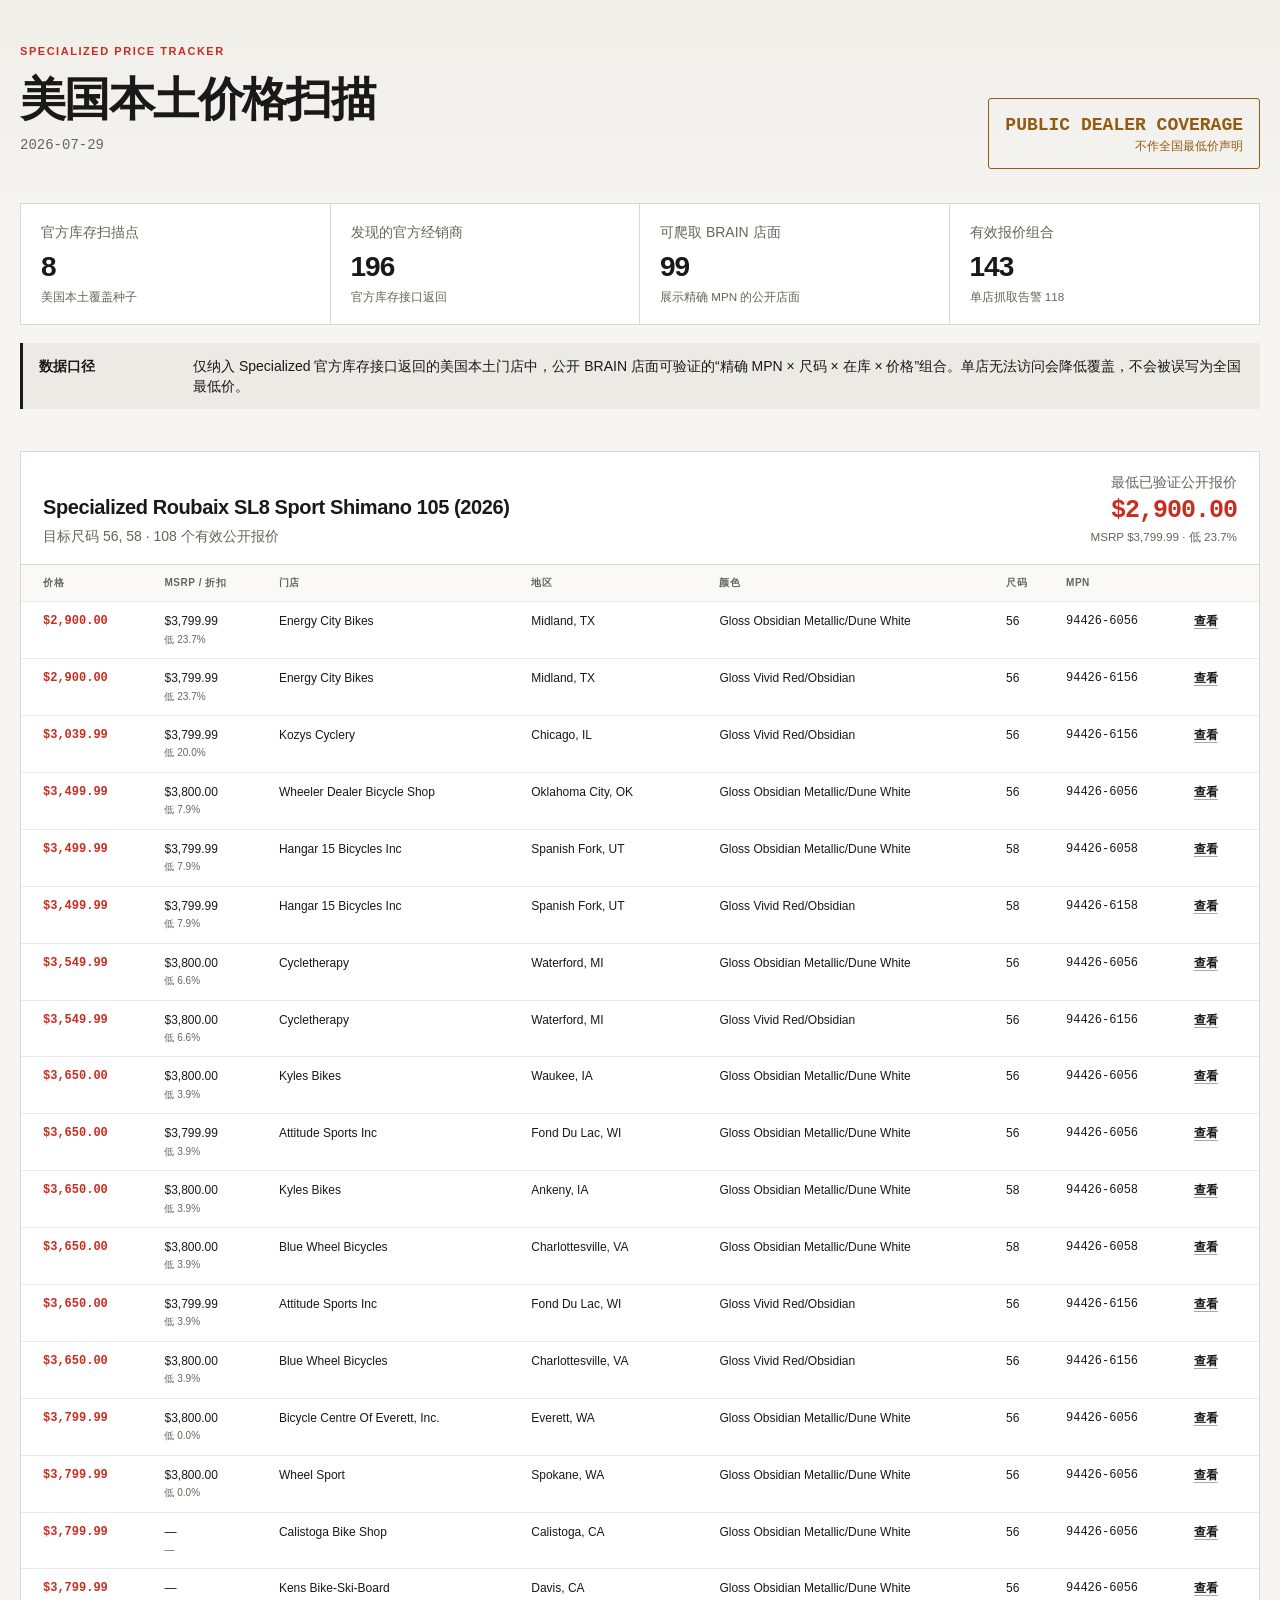
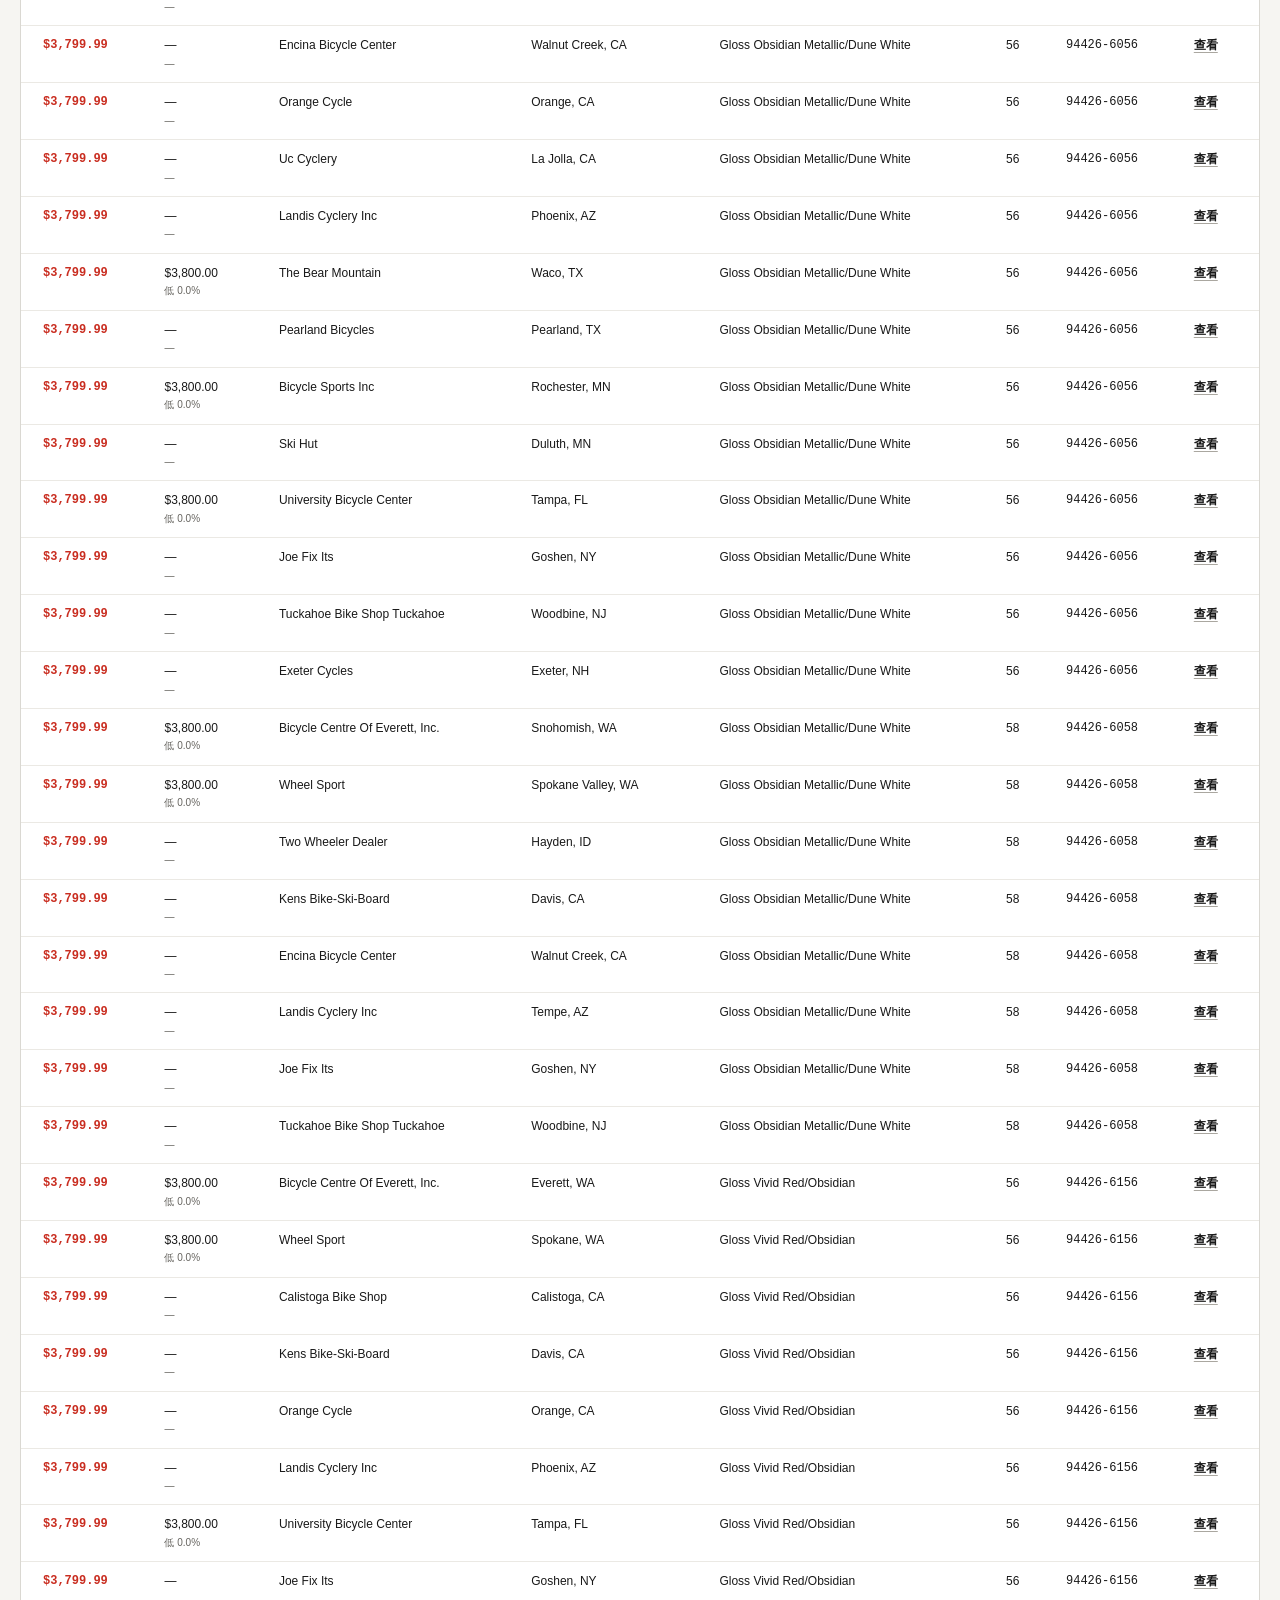
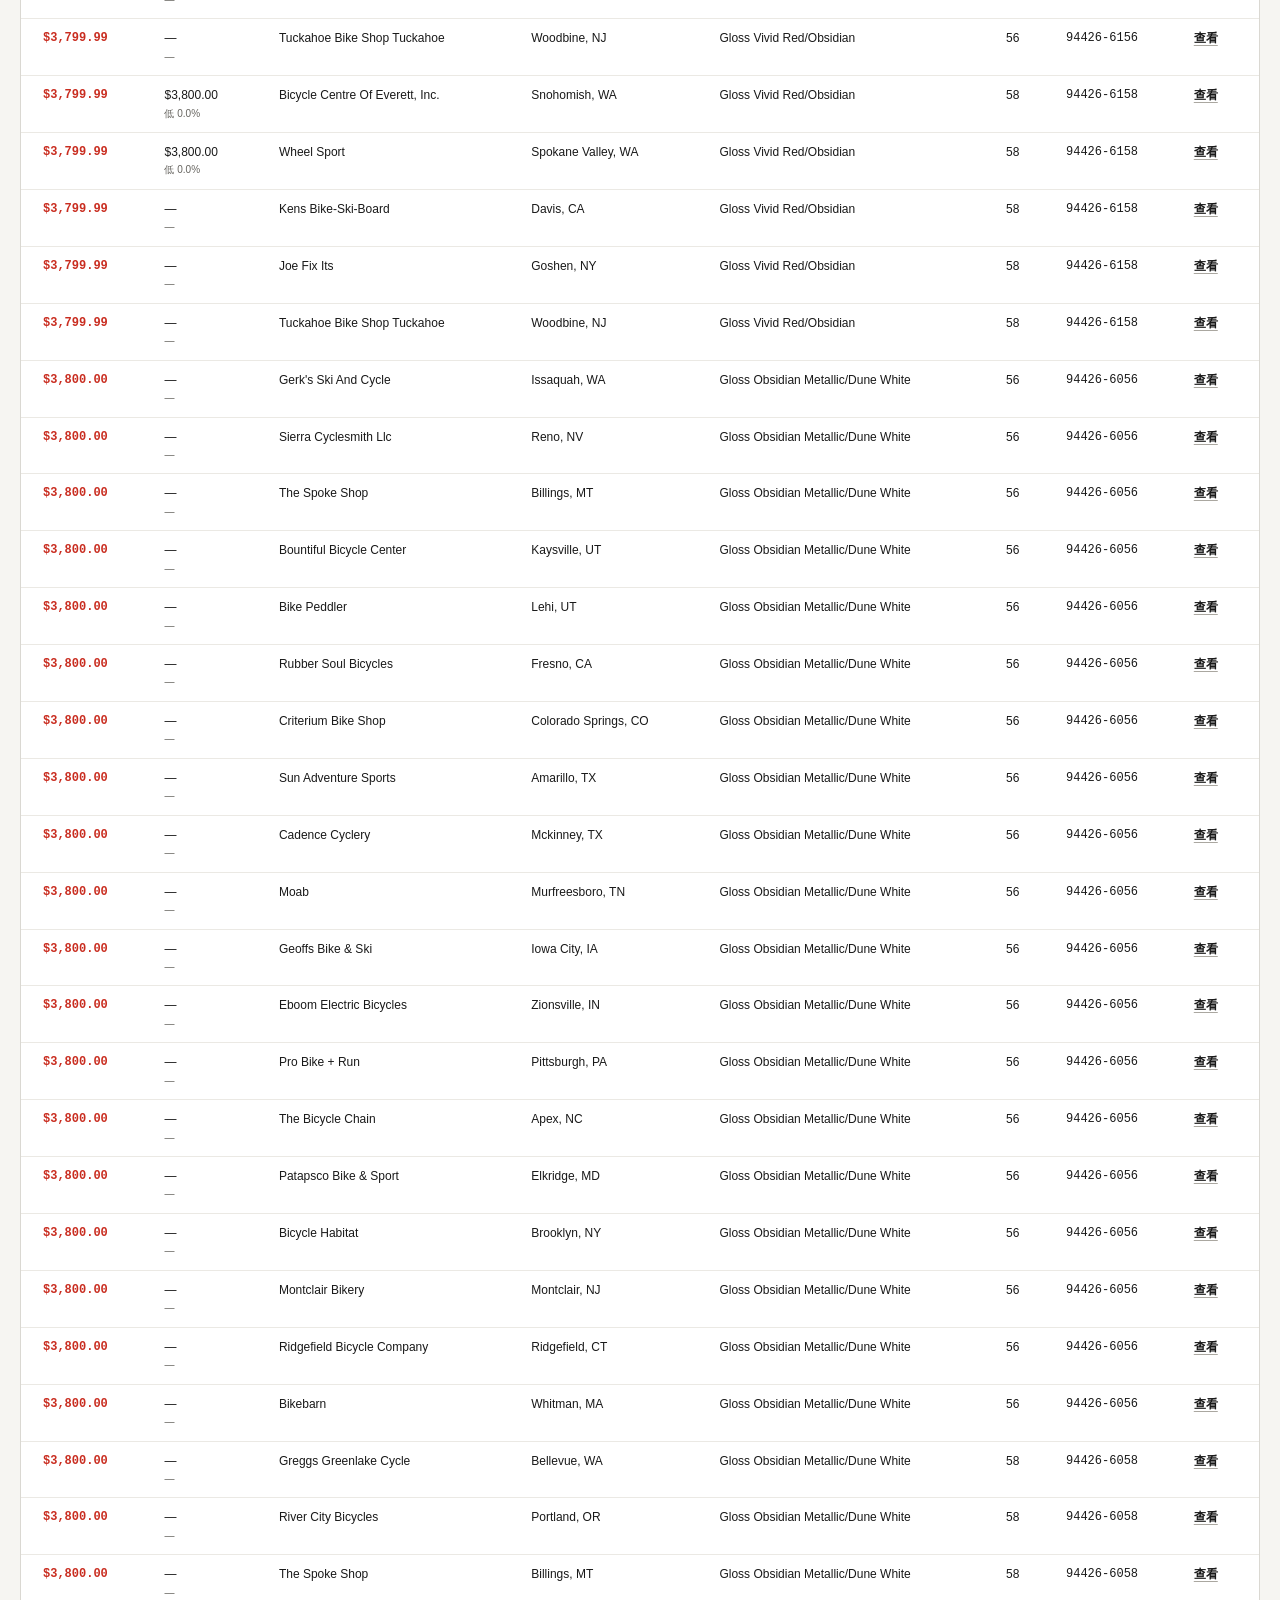
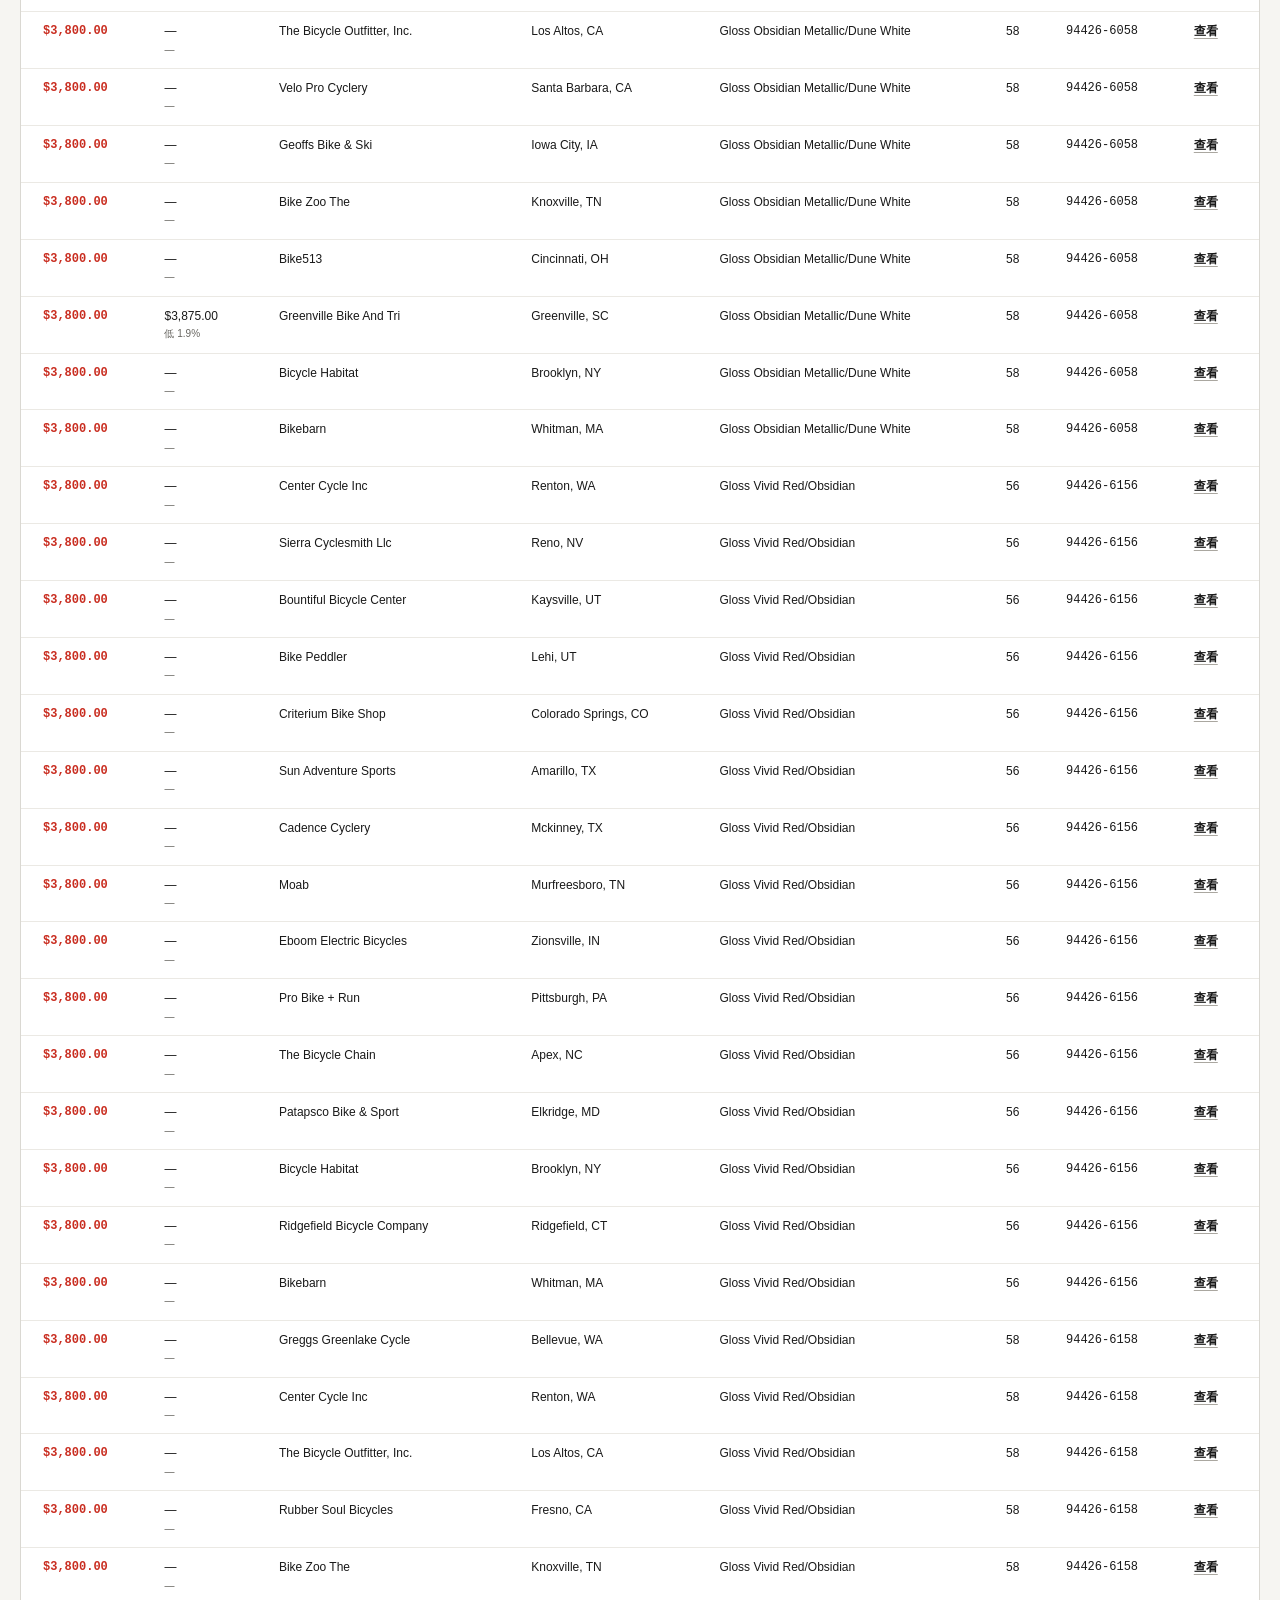
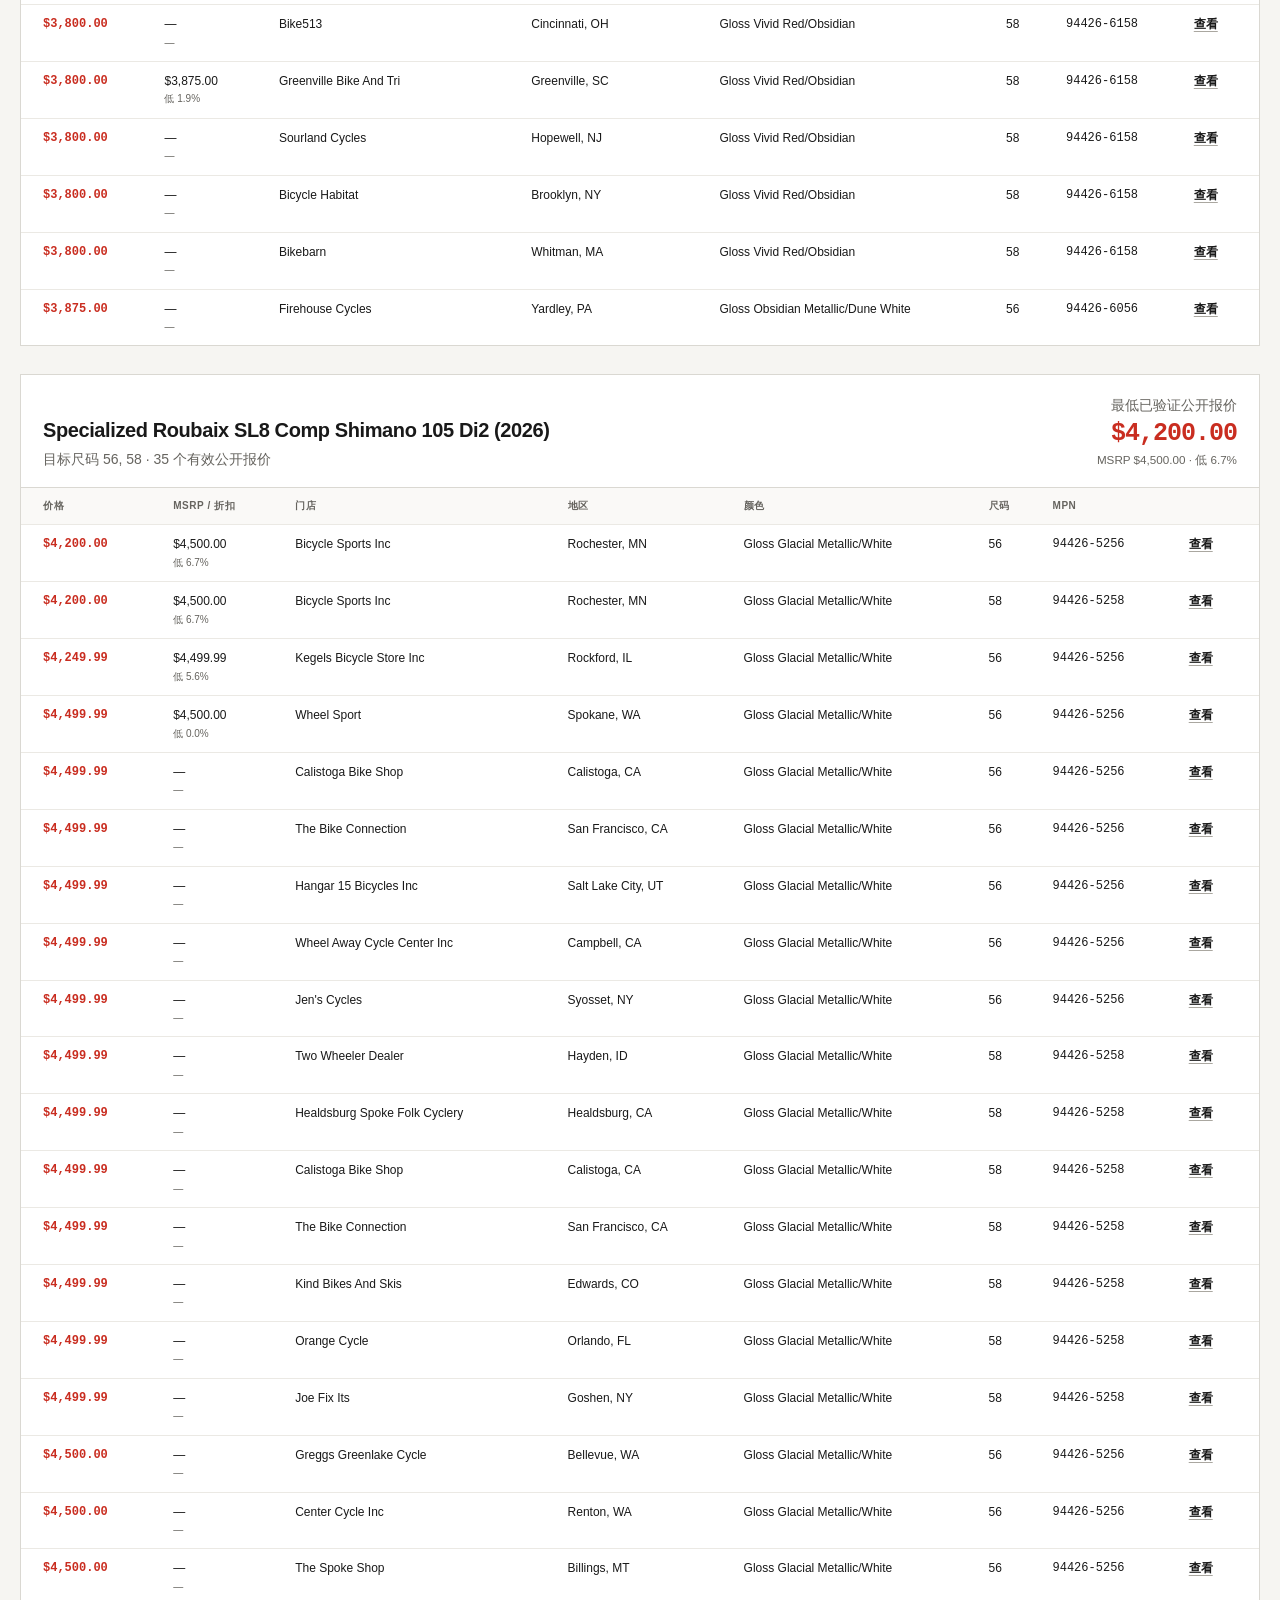
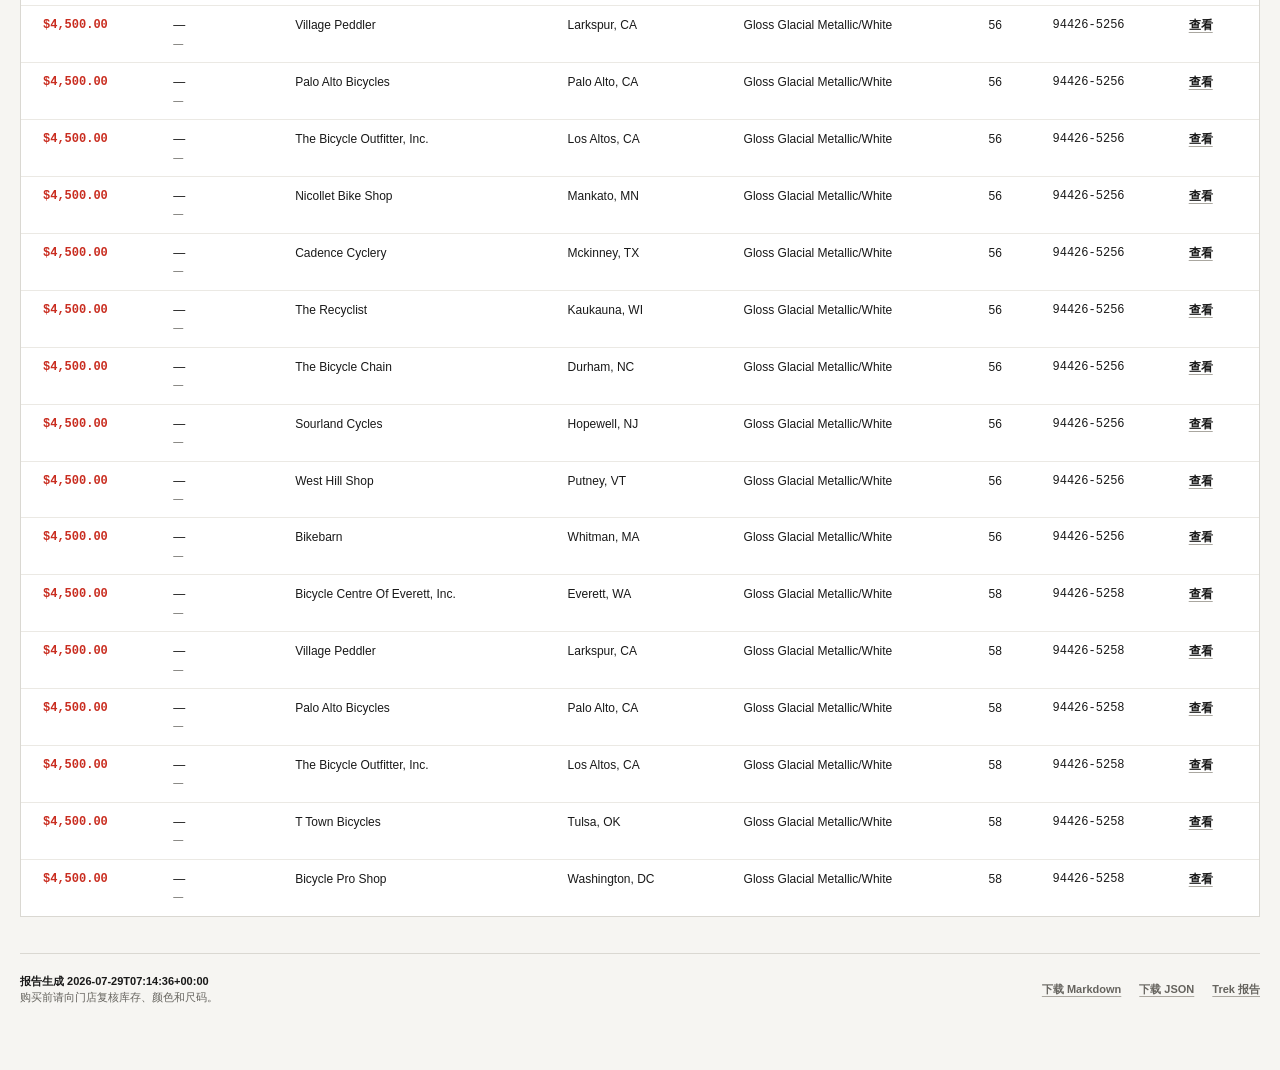
==== commit 4e005c6d: "Update Specialized price report" ====
--- a/specialized/index.html
+++ b/specialized/index.html
@@ -1,1028 +1,14 @@
 <!doctype html>
-<html lang="zh-CN"><head><meta charset="utf-8"><meta name="viewport" content="width=device-width, initial-scale=1">
-<title>Specialized 每日价格扫描 · 2026-07-29</title>
-<style>
-  :root { color-scheme: light; font-family: Inter, ui-sans-serif, system-ui, -apple-system, BlinkMacSystemFont, "Segoe UI", sans-serif; color: #182018; background: #f5f7f4; }
-  body { margin: 0; } main { max-width: 1180px; margin: 0 auto; padding: 36px 20px 64px; }
-  .brand { color: #d71920; font-weight: 800; letter-spacing: .06em; font-size: .78rem; text-transform: uppercase; } h1 { margin: 6px 0 10px; font-size: clamp(1.75rem, 4vw, 2.6rem); } h2 { margin: 0; font-size: 1.2rem; } .lede { color: #536052; max-width: 820px; line-height: 1.55; }
-  .notice { border-left: 4px solid #d71920; background: #fff; padding: 14px 16px; margin: 24px 0; line-height: 1.5; } .metrics { display: grid; grid-template-columns: repeat(4, minmax(150px, 1fr)); gap: 12px; margin: 24px 0; } .metric, .model { background: #fff; border: 1px solid #e1e6df; border-radius: 10px; } .metric { padding: 14px; } .metric b { display: block; font-size: 1.35rem; } .metric span { color: #5f6b5e; font-size: .85rem; } .model { padding: 22px; margin-top: 18px; } .model-summary { color: #5f6b5e; margin: 7px 0 16px; font-size: .9rem; }
-  .table-wrap { overflow-x: auto; } table { border-collapse: collapse; width: 100%; min-width: 720px; } th, td { text-align: left; border-bottom: 1px solid #edf0ec; padding: 12px 10px; vertical-align: top; font-size: .92rem; } th { color: #5b6659; font-size: .78rem; text-transform: uppercase; letter-spacing: .04em; } a { color: #196b3b; font-weight: 650; } small { display: block; color: #647064; margin-top: 3px; } .price { font-weight: 800; white-space: nowrap; } .discount { color: #18733d; font-weight: 700; } code { font-size: .85em; } .empty { color: #5f6b5e; text-align: center; padding: 24px; } footer { color: #657064; font-size: .82rem; margin-top: 28px; line-height: 1.5; } footer a { color: inherit; }
-  @media (max-width: 720px) { main { padding: 26px 14px 44px; } .metrics { grid-template-columns: repeat(2, minmax(130px, 1fr)); } .model { padding: 16px; } }
-</style></head><body><main>
-  <a href="../" aria-label="View Trek report">← Trek 日报</a>
-  <div class="brand">Specialized dealer prices</div>
-  <h1>Specialized 每日价格扫描 · 2026-07-29</h1>
-  <p class="lede">2026 Roubaix SL8 Sport 和 Comp 的 56/58 尺码。以下为本次可爬取的公开经销商页面中，精确 MPN、在库状态及价格都已验证的报价。</p>
-  <div class="notice"><strong>口径：</strong>这不是“全国最低价”声明。覆盖范围仅限 Specialized 官方库存接口返回的美国本土门店，以及能公开爬取并展示该 MPN 的 BRAIN 经销商店面。</div>
-  <div class="metrics"><div class="metric"><b>8</b><span>官方库存扫描点</span></div><div class="metric"><b>196</b><span>发现的官方经销商</span></div><div class="metric"><b>99</b><span>可爬取 BRAIN 店面</span></div><div class="metric"><b>143</b><span>已验证报价 · 118 个采集错误</span></div></div>
-  <section class="model"><h2>Specialized Roubaix SL8 Sport Shimano 105 (2026)</h2>
-      <p class="model-summary">本次找到 108 个精确尺码、在库且价格已验证的公开报价。</p>
-      <div class="table-wrap"><table><thead><tr><th>门店</th><th>价格</th><th>折扣</th><th>颜色</th><th>尺码</th><th>MPN</th></tr></thead><tbody><tr>
-              <td><a href="https://www.energycitybikes.com/product/specialized-roubaix-sl8-sport-1244448-1.htm" target="_blank" rel="noopener noreferrer">Energy City Bikes</a><small>Midland, TX</small></td>
-              <td class="price">$2,900.00</td>
-              <td><span class="discount">↓ 23.7%</span></td>
-              <td>Gloss Obsidian Metallic/Dune White</td>
-              <td>56</td>
-              <td><code>94426-6056</code></td>
-            </tr><tr>
-              <td><a href="https://www.energycitybikes.com/product/specialized-roubaix-sl8-sport-1244448-1.htm" target="_blank" rel="noopener noreferrer">Energy City Bikes</a><small>Midland, TX</small></td>
-              <td class="price">$2,900.00</td>
-              <td><span class="discount">↓ 23.7%</span></td>
-              <td>Gloss Vivid Red/Obsidian</td>
-              <td>56</td>
-              <td><code>94426-6156</code></td>
-            </tr><tr>
-              <td><a href="https://www.kozy.com/product/specialized-roubaix-sl8-sport-1244448-1.htm" target="_blank" rel="noopener noreferrer">Kozys Cyclery</a><small>Chicago, IL</small></td>
-              <td class="price">$3,039.99</td>
-              <td><span class="discount">↓ 20.0%</span></td>
-              <td>Gloss Vivid Red/Obsidian</td>
-              <td>56</td>
-              <td><code>94426-6156</code></td>
-            </tr><tr>
-              <td><a href="https://www.wdbicycles.com/product/specialized-roubaix-sl8-sport-1244448-1.htm" target="_blank" rel="noopener noreferrer">Wheeler Dealer Bicycle Shop</a><small>Oklahoma City, OK</small></td>
-              <td class="price">$3,499.99</td>
-              <td><span class="discount">↓ 7.9%</span></td>
-              <td>Gloss Obsidian Metallic/Dune White</td>
-              <td>56</td>
-              <td><code>94426-6056</code></td>
-            </tr><tr>
-              <td><a href="https://www.hangar15bicycles.com/product/specialized-roubaix-sl8-sport-1244448-1.htm" target="_blank" rel="noopener noreferrer">Hangar 15 Bicycles Inc</a><small>Spanish Fork, UT</small></td>
-              <td class="price">$3,499.99</td>
-              <td><span class="discount">↓ 7.9%</span></td>
-              <td>Gloss Obsidian Metallic/Dune White</td>
-              <td>58</td>
-              <td><code>94426-6058</code></td>
-            </tr><tr>
-              <td><a href="https://www.hangar15bicycles.com/product/specialized-roubaix-sl8-sport-1244448-1.htm" target="_blank" rel="noopener noreferrer">Hangar 15 Bicycles Inc</a><small>Spanish Fork, UT</small></td>
-              <td class="price">$3,499.99</td>
-              <td><span class="discount">↓ 7.9%</span></td>
-              <td>Gloss Vivid Red/Obsidian</td>
-              <td>58</td>
-              <td><code>94426-6158</code></td>
-            </tr><tr>
-              <td><a href="https://www.ctbicycles.com/product/specialized-roubaix-sl8-sport-1244448-1.htm" target="_blank" rel="noopener noreferrer">Cycletherapy</a><small>Waterford, MI</small></td>
-              <td class="price">$3,549.99</td>
-              <td><span class="discount">↓ 6.6%</span></td>
-              <td>Gloss Obsidian Metallic/Dune White</td>
-              <td>56</td>
-              <td><code>94426-6056</code></td>
-            </tr><tr>
-              <td><a href="https://www.ctbicycles.com/product/specialized-roubaix-sl8-sport-1244448-1.htm" target="_blank" rel="noopener noreferrer">Cycletherapy</a><small>Waterford, MI</small></td>
-              <td class="price">$3,549.99</td>
-              <td><span class="discount">↓ 6.6%</span></td>
-              <td>Gloss Vivid Red/Obsidian</td>
-              <td>56</td>
-              <td><code>94426-6156</code></td>
-            </tr><tr>
-              <td><a href="https://www.kylesbikes.com/product/specialized-roubaix-sl8-sport-1244448-1.htm" target="_blank" rel="noopener noreferrer">Kyles Bikes</a><small>Waukee, IA</small></td>
-              <td class="price">$3,650.00</td>
-              <td><span class="discount">↓ 3.9%</span></td>
-              <td>Gloss Obsidian Metallic/Dune White</td>
-              <td>56</td>
-              <td><code>94426-6056</code></td>
-            </tr><tr>
-              <td><a href="https://www.attitudesports.com/product/specialized-roubaix-sl8-sport-1244448-1.htm" target="_blank" rel="noopener noreferrer">Attitude Sports Inc</a><small>Fond Du Lac, WI</small></td>
-              <td class="price">$3,650.00</td>
-              <td><span class="discount">↓ 3.9%</span></td>
-              <td>Gloss Obsidian Metallic/Dune White</td>
-              <td>56</td>
-              <td><code>94426-6056</code></td>
-            </tr><tr>
-              <td><a href="https://www.kylesbikes.com/product/specialized-roubaix-sl8-sport-1244448-1.htm" target="_blank" rel="noopener noreferrer">Kyles Bikes</a><small>Ankeny, IA</small></td>
-              <td class="price">$3,650.00</td>
-              <td><span class="discount">↓ 3.9%</span></td>
-              <td>Gloss Obsidian Metallic/Dune White</td>
-              <td>58</td>
-              <td><code>94426-6058</code></td>
-            </tr><tr>
-              <td><a href="https://www.bluewheel.com/product/specialized-roubaix-sl8-sport-1244448-1.htm" target="_blank" rel="noopener noreferrer">Blue Wheel Bicycles</a><small>Charlottesville, VA</small></td>
-              <td class="price">$3,650.00</td>
-              <td><span class="discount">↓ 3.9%</span></td>
-              <td>Gloss Obsidian Metallic/Dune White</td>
-              <td>58</td>
-              <td><code>94426-6058</code></td>
-            </tr><tr>
-              <td><a href="https://www.attitudesports.com/product/specialized-roubaix-sl8-sport-1244448-1.htm" target="_blank" rel="noopener noreferrer">Attitude Sports Inc</a><small>Fond Du Lac, WI</small></td>
-              <td class="price">$3,650.00</td>
-              <td><span class="discount">↓ 3.9%</span></td>
-              <td>Gloss Vivid Red/Obsidian</td>
-              <td>56</td>
-              <td><code>94426-6156</code></td>
-            </tr><tr>
-              <td><a href="https://www.bluewheel.com/product/specialized-roubaix-sl8-sport-1244448-1.htm" target="_blank" rel="noopener noreferrer">Blue Wheel Bicycles</a><small>Charlottesville, VA</small></td>
-              <td class="price">$3,650.00</td>
-              <td><span class="discount">↓ 3.9%</span></td>
-              <td>Gloss Vivid Red/Obsidian</td>
-              <td>56</td>
-              <td><code>94426-6156</code></td>
-            </tr><tr>
-              <td><a href="https://www.bicyclecentres.com/product/specialized-roubaix-sl8-sport-1244448-1.htm" target="_blank" rel="noopener noreferrer">Bicycle Centre Of Everett, Inc.</a><small>Everett, WA</small></td>
-              <td class="price">$3,799.99</td>
-              <td>—</td>
-              <td>Gloss Obsidian Metallic/Dune White</td>
-              <td>56</td>
-              <td><code>94426-6056</code></td>
-            </tr><tr>
-              <td><a href="https://www.wheelsportbikes.com/product/specialized-roubaix-sl8-sport-1244448-1.htm" target="_blank" rel="noopener noreferrer">Wheel Sport</a><small>Spokane, WA</small></td>
-              <td class="price">$3,799.99</td>
-              <td>—</td>
-              <td>Gloss Obsidian Metallic/Dune White</td>
-              <td>56</td>
-              <td><code>94426-6056</code></td>
-            </tr><tr>
-              <td><a href="https://www.calistogabikeshop.com/product/specialized-roubaix-sl8-sport-1244448-1.htm" target="_blank" rel="noopener noreferrer">Calistoga Bike Shop</a><small>Calistoga, CA</small></td>
-              <td class="price">$3,799.99</td>
-              <td>—</td>
-              <td>Gloss Obsidian Metallic/Dune White</td>
-              <td>56</td>
-              <td><code>94426-6056</code></td>
-            </tr><tr>
-              <td><a href="https://www.kensbikeski.com/product/specialized-roubaix-sl8-sport-1244448-1.htm" target="_blank" rel="noopener noreferrer">Kens Bike-Ski-Board</a><small>Davis, CA</small></td>
-              <td class="price">$3,799.99</td>
-              <td>—</td>
-              <td>Gloss Obsidian Metallic/Dune White</td>
-              <td>56</td>
-              <td><code>94426-6056</code></td>
-            </tr><tr>
-              <td><a href="https://www.encinabicyclecenters.com/product/specialized-roubaix-sl8-sport-1244448-1.htm" target="_blank" rel="noopener noreferrer">Encina Bicycle Center</a><small>Walnut Creek, CA</small></td>
-              <td class="price">$3,799.99</td>
-              <td>—</td>
-              <td>Gloss Obsidian Metallic/Dune White</td>
-              <td>56</td>
-              <td><code>94426-6056</code></td>
-            </tr><tr>
-              <td><a href="https://www.orangecycle.com/product/specialized-roubaix-sl8-sport-1244448-1.htm" target="_blank" rel="noopener noreferrer">Orange Cycle</a><small>Orange, CA</small></td>
-              <td class="price">$3,799.99</td>
-              <td>—</td>
-              <td>Gloss Obsidian Metallic/Dune White</td>
-              <td>56</td>
-              <td><code>94426-6056</code></td>
-            </tr><tr>
-              <td><a href="https://www.uccyclery.com/product/specialized-roubaix-sl8-sport-1244448-1.htm" target="_blank" rel="noopener noreferrer">Uc Cyclery</a><small>La Jolla, CA</small></td>
-              <td class="price">$3,799.99</td>
-              <td>—</td>
-              <td>Gloss Obsidian Metallic/Dune White</td>
-              <td>56</td>
-              <td><code>94426-6056</code></td>
-            </tr><tr>
-              <td><a href="https://www.landiscyclery.com/product/specialized-roubaix-sl8-sport-1244448-1.htm" target="_blank" rel="noopener noreferrer">Landis Cyclery Inc</a><small>Phoenix, AZ</small></td>
-              <td class="price">$3,799.99</td>
-              <td>—</td>
-              <td>Gloss Obsidian Metallic/Dune White</td>
-              <td>56</td>
-              <td><code>94426-6056</code></td>
-            </tr><tr>
-              <td><a href="https://www.bearmountainbikeshop.com/product/specialized-roubaix-sl8-sport-1244448-1.htm" target="_blank" rel="noopener noreferrer">The Bear Mountain</a><small>Waco, TX</small></td>
-              <td class="price">$3,799.99</td>
-              <td>—</td>
-              <td>Gloss Obsidian Metallic/Dune White</td>
-              <td>56</td>
-              <td><code>94426-6056</code></td>
-            </tr><tr>
-              <td><a href="https://www.pearlandbicycles.com/product/specialized-roubaix-sl8-sport-1244448-1.htm" target="_blank" rel="noopener noreferrer">Pearland Bicycles</a><small>Pearland, TX</small></td>
-              <td class="price">$3,799.99</td>
-              <td>—</td>
-              <td>Gloss Obsidian Metallic/Dune White</td>
-              <td>56</td>
-              <td><code>94426-6056</code></td>
-            </tr><tr>
-              <td><a href="https://www.bicyclesportsinc.com/product/specialized-roubaix-sl8-sport-1244448-1.htm" target="_blank" rel="noopener noreferrer">Bicycle Sports Inc</a><small>Rochester, MN</small></td>
-              <td class="price">$3,799.99</td>
-              <td>—</td>
-              <td>Gloss Obsidian Metallic/Dune White</td>
-              <td>56</td>
-              <td><code>94426-6056</code></td>
-            </tr><tr>
-              <td><a href="https://www.skihut.com/product/specialized-roubaix-sl8-sport-1244448-1.htm" target="_blank" rel="noopener noreferrer">Ski Hut</a><small>Duluth, MN</small></td>
-              <td class="price">$3,799.99</td>
-              <td>—</td>
-              <td>Gloss Obsidian Metallic/Dune White</td>
-              <td>56</td>
-              <td><code>94426-6056</code></td>
-            </tr><tr>
-              <td><a href="https://www.ubcbike.com/product/specialized-roubaix-sl8-sport-1244448-1.htm" target="_blank" rel="noopener noreferrer">University Bicycle Center</a><small>Tampa, FL</small></td>
-              <td class="price">$3,799.99</td>
-              <td>—</td>
-              <td>Gloss Obsidian Metallic/Dune White</td>
-              <td>56</td>
-              <td><code>94426-6056</code></td>
-            </tr><tr>
-              <td><a href="https://www.joefixits.com/product/specialized-roubaix-sl8-sport-1244448-1.htm" target="_blank" rel="noopener noreferrer">Joe Fix Its</a><small>Goshen, NY</small></td>
-              <td class="price">$3,799.99</td>
-              <td>—</td>
-              <td>Gloss Obsidian Metallic/Dune White</td>
-              <td>56</td>
-              <td><code>94426-6056</code></td>
-            </tr><tr>
-              <td><a href="https://www.tuckahoebikeshop.com/product/specialized-roubaix-sl8-sport-1244448-1.htm" target="_blank" rel="noopener noreferrer">Tuckahoe Bike Shop Tuckahoe</a><small>Woodbine, NJ</small></td>
-              <td class="price">$3,799.99</td>
-              <td>—</td>
-              <td>Gloss Obsidian Metallic/Dune White</td>
-              <td>56</td>
-              <td><code>94426-6056</code></td>
-            </tr><tr>
-              <td><a href="https://www.exetercycles.com/product/specialized-roubaix-sl8-sport-1244448-1.htm" target="_blank" rel="noopener noreferrer">Exeter Cycles</a><small>Exeter, NH</small></td>
-              <td class="price">$3,799.99</td>
-              <td>—</td>
-              <td>Gloss Obsidian Metallic/Dune White</td>
-              <td>56</td>
-              <td><code>94426-6056</code></td>
-            </tr><tr>
-              <td><a href="https://www.bicyclecentres.com/product/specialized-roubaix-sl8-sport-1244448-1.htm" target="_blank" rel="noopener noreferrer">Bicycle Centre Of Everett, Inc.</a><small>Snohomish, WA</small></td>
-              <td class="price">$3,799.99</td>
-              <td>—</td>
-              <td>Gloss Obsidian Metallic/Dune White</td>
-              <td>58</td>
-              <td><code>94426-6058</code></td>
-            </tr><tr>
-              <td><a href="https://www.wheelsportbikes.com/product/specialized-roubaix-sl8-sport-1244448-1.htm" target="_blank" rel="noopener noreferrer">Wheel Sport</a><small>Spokane Valley, WA</small></td>
-              <td class="price">$3,799.99</td>
-              <td>—</td>
-              <td>Gloss Obsidian Metallic/Dune White</td>
-              <td>58</td>
-              <td><code>94426-6058</code></td>
-            </tr><tr>
-              <td><a href="https://www.twowheelerskidealer.com/product/specialized-roubaix-sl8-sport-1244448-1.htm" target="_blank" rel="noopener noreferrer">Two Wheeler Dealer</a><small>Hayden, ID</small></td>
-              <td class="price">$3,799.99</td>
-              <td>—</td>
-              <td>Gloss Obsidian Metallic/Dune White</td>
-              <td>58</td>
-              <td><code>94426-6058</code></td>
-            </tr><tr>
-              <td><a href="https://www.kensbikeski.com/product/specialized-roubaix-sl8-sport-1244448-1.htm" target="_blank" rel="noopener noreferrer">Kens Bike-Ski-Board</a><small>Davis, CA</small></td>
-              <td class="price">$3,799.99</td>
-              <td>—</td>
-              <td>Gloss Obsidian Metallic/Dune White</td>
-              <td>58</td>
-              <td><code>94426-6058</code></td>
-            </tr><tr>
-              <td><a href="https://www.encinabicyclecenters.com/product/specialized-roubaix-sl8-sport-1244448-1.htm" target="_blank" rel="noopener noreferrer">Encina Bicycle Center</a><small>Walnut Creek, CA</small></td>
-              <td class="price">$3,799.99</td>
-              <td>—</td>
-              <td>Gloss Obsidian Metallic/Dune White</td>
-              <td>58</td>
-              <td><code>94426-6058</code></td>
-            </tr><tr>
-              <td><a href="https://www.landiscyclery.com/product/specialized-roubaix-sl8-sport-1244448-1.htm" target="_blank" rel="noopener noreferrer">Landis Cyclery Inc</a><small>Tempe, AZ</small></td>
-              <td class="price">$3,799.99</td>
-              <td>—</td>
-              <td>Gloss Obsidian Metallic/Dune White</td>
-              <td>58</td>
-              <td><code>94426-6058</code></td>
-            </tr><tr>
-              <td><a href="https://www.joefixits.com/product/specialized-roubaix-sl8-sport-1244448-1.htm" target="_blank" rel="noopener noreferrer">Joe Fix Its</a><small>Goshen, NY</small></td>
-              <td class="price">$3,799.99</td>
-              <td>—</td>
-              <td>Gloss Obsidian Metallic/Dune White</td>
-              <td>58</td>
-              <td><code>94426-6058</code></td>
-            </tr><tr>
-              <td><a href="https://www.tuckahoebikeshop.com/product/specialized-roubaix-sl8-sport-1244448-1.htm" target="_blank" rel="noopener noreferrer">Tuckahoe Bike Shop Tuckahoe</a><small>Woodbine, NJ</small></td>
-              <td class="price">$3,799.99</td>
-              <td>—</td>
-              <td>Gloss Obsidian Metallic/Dune White</td>
-              <td>58</td>
-              <td><code>94426-6058</code></td>
-            </tr><tr>
-              <td><a href="https://www.bicyclecentres.com/product/specialized-roubaix-sl8-sport-1244448-1.htm" target="_blank" rel="noopener noreferrer">Bicycle Centre Of Everett, Inc.</a><small>Everett, WA</small></td>
-              <td class="price">$3,799.99</td>
-              <td>—</td>
-              <td>Gloss Vivid Red/Obsidian</td>
-              <td>56</td>
-              <td><code>94426-6156</code></td>
-            </tr><tr>
-              <td><a href="https://www.wheelsportbikes.com/product/specialized-roubaix-sl8-sport-1244448-1.htm" target="_blank" rel="noopener noreferrer">Wheel Sport</a><small>Spokane, WA</small></td>
-              <td class="price">$3,799.99</td>
-              <td>—</td>
-              <td>Gloss Vivid Red/Obsidian</td>
-              <td>56</td>
-              <td><code>94426-6156</code></td>
-            </tr><tr>
-              <td><a href="https://www.calistogabikeshop.com/product/specialized-roubaix-sl8-sport-1244448-1.htm" target="_blank" rel="noopener noreferrer">Calistoga Bike Shop</a><small>Calistoga, CA</small></td>
-              <td class="price">$3,799.99</td>
-              <td>—</td>
-              <td>Gloss Vivid Red/Obsidian</td>
-              <td>56</td>
-              <td><code>94426-6156</code></td>
-            </tr><tr>
-              <td><a href="https://www.kensbikeski.com/product/specialized-roubaix-sl8-sport-1244448-1.htm" target="_blank" rel="noopener noreferrer">Kens Bike-Ski-Board</a><small>Davis, CA</small></td>
-              <td class="price">$3,799.99</td>
-              <td>—</td>
-              <td>Gloss Vivid Red/Obsidian</td>
-              <td>56</td>
-              <td><code>94426-6156</code></td>
-            </tr><tr>
-              <td><a href="https://www.orangecycle.com/product/specialized-roubaix-sl8-sport-1244448-1.htm" target="_blank" rel="noopener noreferrer">Orange Cycle</a><small>Orange, CA</small></td>
-              <td class="price">$3,799.99</td>
-              <td>—</td>
-              <td>Gloss Vivid Red/Obsidian</td>
-              <td>56</td>
-              <td><code>94426-6156</code></td>
-            </tr><tr>
-              <td><a href="https://www.landiscyclery.com/product/specialized-roubaix-sl8-sport-1244448-1.htm" target="_blank" rel="noopener noreferrer">Landis Cyclery Inc</a><small>Phoenix, AZ</small></td>
-              <td class="price">$3,799.99</td>
-              <td>—</td>
-              <td>Gloss Vivid Red/Obsidian</td>
-              <td>56</td>
-              <td><code>94426-6156</code></td>
-            </tr><tr>
-              <td><a href="https://www.ubcbike.com/product/specialized-roubaix-sl8-sport-1244448-1.htm" target="_blank" rel="noopener noreferrer">University Bicycle Center</a><small>Tampa, FL</small></td>
-              <td class="price">$3,799.99</td>
-              <td>—</td>
-              <td>Gloss Vivid Red/Obsidian</td>
-              <td>56</td>
-              <td><code>94426-6156</code></td>
-            </tr><tr>
-              <td><a href="https://www.joefixits.com/product/specialized-roubaix-sl8-sport-1244448-1.htm" target="_blank" rel="noopener noreferrer">Joe Fix Its</a><small>Goshen, NY</small></td>
-              <td class="price">$3,799.99</td>
-              <td>—</td>
-              <td>Gloss Vivid Red/Obsidian</td>
-              <td>56</td>
-              <td><code>94426-6156</code></td>
-            </tr><tr>
-              <td><a href="https://www.tuckahoebikeshop.com/product/specialized-roubaix-sl8-sport-1244448-1.htm" target="_blank" rel="noopener noreferrer">Tuckahoe Bike Shop Tuckahoe</a><small>Woodbine, NJ</small></td>
-              <td class="price">$3,799.99</td>
-              <td>—</td>
-              <td>Gloss Vivid Red/Obsidian</td>
-              <td>56</td>
-              <td><code>94426-6156</code></td>
-            </tr><tr>
-              <td><a href="https://www.bicyclecentres.com/product/specialized-roubaix-sl8-sport-1244448-1.htm" target="_blank" rel="noopener noreferrer">Bicycle Centre Of Everett, Inc.</a><small>Snohomish, WA</small></td>
-              <td class="price">$3,799.99</td>
-              <td>—</td>
-              <td>Gloss Vivid Red/Obsidian</td>
-              <td>58</td>
-              <td><code>94426-6158</code></td>
-            </tr><tr>
-              <td><a href="https://www.wheelsportbikes.com/product/specialized-roubaix-sl8-sport-1244448-1.htm" target="_blank" rel="noopener noreferrer">Wheel Sport</a><small>Spokane Valley, WA</small></td>
-              <td class="price">$3,799.99</td>
-              <td>—</td>
-              <td>Gloss Vivid Red/Obsidian</td>
-              <td>58</td>
-              <td><code>94426-6158</code></td>
-            </tr><tr>
-              <td><a href="https://www.kensbikeski.com/product/specialized-roubaix-sl8-sport-1244448-1.htm" target="_blank" rel="noopener noreferrer">Kens Bike-Ski-Board</a><small>Davis, CA</small></td>
-              <td class="price">$3,799.99</td>
-              <td>—</td>
-              <td>Gloss Vivid Red/Obsidian</td>
-              <td>58</td>
-              <td><code>94426-6158</code></td>
-            </tr><tr>
-              <td><a href="https://www.joefixits.com/product/specialized-roubaix-sl8-sport-1244448-1.htm" target="_blank" rel="noopener noreferrer">Joe Fix Its</a><small>Goshen, NY</small></td>
-              <td class="price">$3,799.99</td>
-              <td>—</td>
-              <td>Gloss Vivid Red/Obsidian</td>
-              <td>58</td>
-              <td><code>94426-6158</code></td>
-            </tr><tr>
-              <td><a href="https://www.tuckahoebikeshop.com/product/specialized-roubaix-sl8-sport-1244448-1.htm" target="_blank" rel="noopener noreferrer">Tuckahoe Bike Shop Tuckahoe</a><small>Woodbine, NJ</small></td>
-              <td class="price">$3,799.99</td>
-              <td>—</td>
-              <td>Gloss Vivid Red/Obsidian</td>
-              <td>58</td>
-              <td><code>94426-6158</code></td>
-            </tr><tr>
-              <td><a href="https://www.gerksonline.com/product/specialized-roubaix-sl8-sport-1244448-1.htm" target="_blank" rel="noopener noreferrer">Gerk&#039;s Ski And Cycle</a><small>Issaquah, WA</small></td>
-              <td class="price">$3,800.00</td>
-              <td>—</td>
-              <td>Gloss Obsidian Metallic/Dune White</td>
-              <td>56</td>
-              <td><code>94426-6056</code></td>
-            </tr><tr>
-              <td><a href="https://www.sierracyclesmith.com/product/specialized-roubaix-sl8-sport-1244448-1.htm" target="_blank" rel="noopener noreferrer">Sierra Cyclesmith Llc</a><small>Reno, NV</small></td>
-              <td class="price">$3,800.00</td>
-              <td>—</td>
-              <td>Gloss Obsidian Metallic/Dune White</td>
-              <td>56</td>
-              <td><code>94426-6056</code></td>
-            </tr><tr>
-              <td><a href="https://www.spokeshop.com/product/specialized-roubaix-sl8-sport-1244448-1.htm" target="_blank" rel="noopener noreferrer">The Spoke Shop</a><small>Billings, MT</small></td>
-              <td class="price">$3,800.00</td>
-              <td>—</td>
-              <td>Gloss Obsidian Metallic/Dune White</td>
-              <td>56</td>
-              <td><code>94426-6056</code></td>
-            </tr><tr>
-              <td><a href="https://www.bountifulbicycle.com/product/specialized-roubaix-sl8-sport-1244448-1.htm" target="_blank" rel="noopener noreferrer">Bountiful Bicycle Center</a><small>Kaysville, UT</small></td>
-              <td class="price">$3,800.00</td>
-              <td>—</td>
-              <td>Gloss Obsidian Metallic/Dune White</td>
-              <td>56</td>
-              <td><code>94426-6056</code></td>
-            </tr><tr>
-              <td><a href="https://www.bikepeddlerutah.com/product/specialized-roubaix-sl8-sport-1244448-1.htm" target="_blank" rel="noopener noreferrer">Bike Peddler</a><small>Lehi, UT</small></td>
-              <td class="price">$3,800.00</td>
-              <td>—</td>
-              <td>Gloss Obsidian Metallic/Dune White</td>
-              <td>56</td>
-              <td><code>94426-6056</code></td>
-            </tr><tr>
-              <td><a href="https://www.rubbersoulbicycles.com/product/specialized-roubaix-sl8-sport-1244448-1.htm" target="_blank" rel="noopener noreferrer">Rubber Soul Bicycles</a><small>Fresno, CA</small></td>
-              <td class="price">$3,800.00</td>
-              <td>—</td>
-              <td>Gloss Obsidian Metallic/Dune White</td>
-              <td>56</td>
-              <td><code>94426-6056</code></td>
-            </tr><tr>
-              <td><a href="https://www.criterium.com/product/specialized-roubaix-sl8-sport-1244448-1.htm" target="_blank" rel="noopener noreferrer">Criterium Bike Shop</a><small>Colorado Springs, CO</small></td>
-              <td class="price">$3,800.00</td>
-              <td>—</td>
-              <td>Gloss Obsidian Metallic/Dune White</td>
-              <td>56</td>
-              <td><code>94426-6056</code></td>
-            </tr><tr>
-              <td><a href="https://www.sunadventure.com/product/specialized-roubaix-sl8-sport-1244448-1.htm" target="_blank" rel="noopener noreferrer">Sun Adventure Sports</a><small>Amarillo, TX</small></td>
-              <td class="price">$3,800.00</td>
-              <td>—</td>
-              <td>Gloss Obsidian Metallic/Dune White</td>
-              <td>56</td>
-              <td><code>94426-6056</code></td>
-            </tr><tr>
-              <td><a href="https://www.cadencecyclery.com/product/specialized-roubaix-sl8-sport-1244448-1.htm" target="_blank" rel="noopener noreferrer">Cadence Cyclery</a><small>Mckinney, TX</small></td>
-              <td class="price">$3,800.00</td>
-              <td>—</td>
-              <td>Gloss Obsidian Metallic/Dune White</td>
-              <td>56</td>
-              <td><code>94426-6056</code></td>
-            </tr><tr>
-              <td><a href="https://www.moabbikes.com/product/specialized-roubaix-sl8-sport-1244448-1.htm" target="_blank" rel="noopener noreferrer">Moab</a><small>Murfreesboro, TN</small></td>
-              <td class="price">$3,800.00</td>
-              <td>—</td>
-              <td>Gloss Obsidian Metallic/Dune White</td>
-              <td>56</td>
-              <td><code>94426-6056</code></td>
-            </tr><tr>
-              <td><a href="https://www.geoffsbikeandski.com/product/specialized-roubaix-sl8-sport-1244448-1.htm" target="_blank" rel="noopener noreferrer">Geoffs Bike &amp; Ski</a><small>Iowa City, IA</small></td>
-              <td class="price">$3,800.00</td>
-              <td>—</td>
-              <td>Gloss Obsidian Metallic/Dune White</td>
-              <td>56</td>
-              <td><code>94426-6056</code></td>
-            </tr><tr>
-              <td><a href="https://www.eboomelectricbikes.com/product/specialized-roubaix-sl8-sport-1244448-1.htm" target="_blank" rel="noopener noreferrer">Eboom Electric Bicycles</a><small>Zionsville, IN</small></td>
-              <td class="price">$3,800.00</td>
-              <td>—</td>
-              <td>Gloss Obsidian Metallic/Dune White</td>
-              <td>56</td>
-              <td><code>94426-6056</code></td>
-            </tr><tr>
-              <td><a href="https://www.probikerun.com/product/specialized-roubaix-sl8-sport-1244448-1.htm" target="_blank" rel="noopener noreferrer">Pro Bike + Run</a><small>Pittsburgh, PA</small></td>
-              <td class="price">$3,800.00</td>
-              <td>—</td>
-              <td>Gloss Obsidian Metallic/Dune White</td>
-              <td>56</td>
-              <td><code>94426-6056</code></td>
-            </tr><tr>
-              <td><a href="https://www.thebicyclechain.com/product/specialized-roubaix-sl8-sport-1244448-1.htm" target="_blank" rel="noopener noreferrer">The Bicycle Chain</a><small>Apex, NC</small></td>
-              <td class="price">$3,800.00</td>
-              <td>—</td>
-              <td>Gloss Obsidian Metallic/Dune White</td>
-              <td>56</td>
-              <td><code>94426-6056</code></td>
-            </tr><tr>
-              <td><a href="https://www.patapscobike.com/product/specialized-roubaix-sl8-sport-1244448-1.htm" target="_blank" rel="noopener noreferrer">Patapsco Bike &amp; Sport</a><small>Elkridge, MD</small></td>
-              <td class="price">$3,800.00</td>
-              <td>—</td>
-              <td>Gloss Obsidian Metallic/Dune White</td>
-              <td>56</td>
-              <td><code>94426-6056</code></td>
-            </tr><tr>
-              <td><a href="https://www.bicyclehabitat.com/product/specialized-roubaix-sl8-sport-1244448-1.htm" target="_blank" rel="noopener noreferrer">Bicycle Habitat</a><small>Brooklyn, NY</small></td>
-              <td class="price">$3,800.00</td>
-              <td>—</td>
-              <td>Gloss Obsidian Metallic/Dune White</td>
-              <td>56</td>
-              <td><code>94426-6056</code></td>
-            </tr><tr>
-              <td><a href="https://www.montclairbikery.com/product/specialized-roubaix-sl8-sport-1244448-1.htm" target="_blank" rel="noopener noreferrer">Montclair Bikery</a><small>Montclair, NJ</small></td>
-              <td class="price">$3,800.00</td>
-              <td>—</td>
-              <td>Gloss Obsidian Metallic/Dune White</td>
-              <td>56</td>
-              <td><code>94426-6056</code></td>
-            </tr><tr>
-              <td><a href="https://www.ridgefieldbicycle.com/product/specialized-roubaix-sl8-sport-1244448-1.htm" target="_blank" rel="noopener noreferrer">Ridgefield Bicycle Company</a><small>Ridgefield, CT</small></td>
-              <td class="price">$3,800.00</td>
-              <td>—</td>
-              <td>Gloss Obsidian Metallic/Dune White</td>
-              <td>56</td>
-              <td><code>94426-6056</code></td>
-            </tr><tr>
-              <td><a href="https://www.bikebarnracing.com/product/specialized-roubaix-sl8-sport-1244448-1.htm" target="_blank" rel="noopener noreferrer">Bikebarn</a><small>Whitman, MA</small></td>
-              <td class="price">$3,800.00</td>
-              <td>—</td>
-              <td>Gloss Obsidian Metallic/Dune White</td>
-              <td>56</td>
-              <td><code>94426-6056</code></td>
-            </tr><tr>
-              <td><a href="https://www.greggscycles.com/product/specialized-roubaix-sl8-sport-1244448-1.htm" target="_blank" rel="noopener noreferrer">Greggs Greenlake Cycle</a><small>Bellevue, WA</small></td>
-              <td class="price">$3,800.00</td>
-              <td>—</td>
-              <td>Gloss Obsidian Metallic/Dune White</td>
-              <td>58</td>
-              <td><code>94426-6058</code></td>
-            </tr><tr>
-              <td><a href="https://www.rivercitybicycles.com/product/specialized-roubaix-sl8-sport-1244448-1.htm" target="_blank" rel="noopener noreferrer">River City Bicycles</a><small>Portland, OR</small></td>
-              <td class="price">$3,800.00</td>
-              <td>—</td>
-              <td>Gloss Obsidian Metallic/Dune White</td>
-              <td>58</td>
-              <td><code>94426-6058</code></td>
-            </tr><tr>
-              <td><a href="https://www.spokeshop.com/product/specialized-roubaix-sl8-sport-1244448-1.htm" target="_blank" rel="noopener noreferrer">The Spoke Shop</a><small>Billings, MT</small></td>
-              <td class="price">$3,800.00</td>
-              <td>—</td>
-              <td>Gloss Obsidian Metallic/Dune White</td>
-              <td>58</td>
-              <td><code>94426-6058</code></td>
-            </tr><tr>
-              <td><a href="https://www.bicycleoutfitter.com/product/specialized-roubaix-sl8-sport-1244448-1.htm" target="_blank" rel="noopener noreferrer">The Bicycle Outfitter, Inc.</a><small>Los Altos, CA</small></td>
-              <td class="price">$3,800.00</td>
-              <td>—</td>
-              <td>Gloss Obsidian Metallic/Dune White</td>
-              <td>58</td>
-              <td><code>94426-6058</code></td>
-            </tr><tr>
-              <td><a href="https://www.velopro.com/product/specialized-roubaix-sl8-sport-1244448-1.htm" target="_blank" rel="noopener noreferrer">Velo Pro Cyclery</a><small>Santa Barbara, CA</small></td>
-              <td class="price">$3,800.00</td>
-              <td>—</td>
-              <td>Gloss Obsidian Metallic/Dune White</td>
-              <td>58</td>
-              <td><code>94426-6058</code></td>
-            </tr><tr>
-              <td><a href="https://www.geoffsbikeandski.com/product/specialized-roubaix-sl8-sport-1244448-1.htm" target="_blank" rel="noopener noreferrer">Geoffs Bike &amp; Ski</a><small>Iowa City, IA</small></td>
-              <td class="price">$3,800.00</td>
-              <td>—</td>
-              <td>Gloss Obsidian Metallic/Dune White</td>
-              <td>58</td>
-              <td><code>94426-6058</code></td>
-            </tr><tr>
-              <td><a href="https://www.bikezoo.com/product/specialized-roubaix-sl8-sport-1244448-1.htm" target="_blank" rel="noopener noreferrer">Bike Zoo The</a><small>Knoxville, TN</small></td>
-              <td class="price">$3,800.00</td>
-              <td>—</td>
-              <td>Gloss Obsidian Metallic/Dune White</td>
-              <td>58</td>
-              <td><code>94426-6058</code></td>
-            </tr><tr>
-              <td><a href="https://www.bike513.com/product/specialized-roubaix-sl8-sport-1244448-1.htm" target="_blank" rel="noopener noreferrer">Bike513</a><small>Cincinnati, OH</small></td>
-              <td class="price">$3,800.00</td>
-              <td>—</td>
-              <td>Gloss Obsidian Metallic/Dune White</td>
-              <td>58</td>
-              <td><code>94426-6058</code></td>
-            </tr><tr>
-              <td><a href="https://www.greenvillebikeandtri.com/product/specialized-roubaix-sl8-sport-1244448-1.htm" target="_blank" rel="noopener noreferrer">Greenville Bike And Tri</a><small>Greenville, SC</small></td>
-              <td class="price">$3,800.00</td>
-              <td><span class="discount">↓ 1.9%</span></td>
-              <td>Gloss Obsidian Metallic/Dune White</td>
-              <td>58</td>
-              <td><code>94426-6058</code></td>
-            </tr><tr>
-              <td><a href="https://www.bicyclehabitat.com/product/specialized-roubaix-sl8-sport-1244448-1.htm" target="_blank" rel="noopener noreferrer">Bicycle Habitat</a><small>Brooklyn, NY</small></td>
-              <td class="price">$3,800.00</td>
-              <td>—</td>
-              <td>Gloss Obsidian Metallic/Dune White</td>
-              <td>58</td>
-              <td><code>94426-6058</code></td>
-            </tr><tr>
-              <td><a href="https://www.bikebarnracing.com/product/specialized-roubaix-sl8-sport-1244448-1.htm" target="_blank" rel="noopener noreferrer">Bikebarn</a><small>Whitman, MA</small></td>
-              <td class="price">$3,800.00</td>
-              <td>—</td>
-              <td>Gloss Obsidian Metallic/Dune White</td>
-              <td>58</td>
-              <td><code>94426-6058</code></td>
-            </tr><tr>
-              <td><a href="https://www.centercycle.com/product/specialized-roubaix-sl8-sport-1244448-1.htm" target="_blank" rel="noopener noreferrer">Center Cycle Inc</a><small>Renton, WA</small></td>
-              <td class="price">$3,800.00</td>
-              <td>—</td>
-              <td>Gloss Vivid Red/Obsidian</td>
-              <td>56</td>
-              <td><code>94426-6156</code></td>
-            </tr><tr>
-              <td><a href="https://www.sierracyclesmith.com/product/specialized-roubaix-sl8-sport-1244448-1.htm" target="_blank" rel="noopener noreferrer">Sierra Cyclesmith Llc</a><small>Reno, NV</small></td>
-              <td class="price">$3,800.00</td>
-              <td>—</td>
-              <td>Gloss Vivid Red/Obsidian</td>
-              <td>56</td>
-              <td><code>94426-6156</code></td>
-            </tr><tr>
-              <td><a href="https://www.bountifulbicycle.com/product/specialized-roubaix-sl8-sport-1244448-1.htm" target="_blank" rel="noopener noreferrer">Bountiful Bicycle Center</a><small>Kaysville, UT</small></td>
-              <td class="price">$3,800.00</td>
-              <td>—</td>
-              <td>Gloss Vivid Red/Obsidian</td>
-              <td>56</td>
-              <td><code>94426-6156</code></td>
-            </tr><tr>
-              <td><a href="https://www.bikepeddlerutah.com/product/specialized-roubaix-sl8-sport-1244448-1.htm" target="_blank" rel="noopener noreferrer">Bike Peddler</a><small>Lehi, UT</small></td>
-              <td class="price">$3,800.00</td>
-              <td>—</td>
-              <td>Gloss Vivid Red/Obsidian</td>
-              <td>56</td>
-              <td><code>94426-6156</code></td>
-            </tr><tr>
-              <td><a href="https://www.criterium.com/product/specialized-roubaix-sl8-sport-1244448-1.htm" target="_blank" rel="noopener noreferrer">Criterium Bike Shop</a><small>Colorado Springs, CO</small></td>
-              <td class="price">$3,800.00</td>
-              <td>—</td>
-              <td>Gloss Vivid Red/Obsidian</td>
-              <td>56</td>
-              <td><code>94426-6156</code></td>
-            </tr><tr>
-              <td><a href="https://www.sunadventure.com/product/specialized-roubaix-sl8-sport-1244448-1.htm" target="_blank" rel="noopener noreferrer">Sun Adventure Sports</a><small>Amarillo, TX</small></td>
-              <td class="price">$3,800.00</td>
-              <td>—</td>
-              <td>Gloss Vivid Red/Obsidian</td>
-              <td>56</td>
-              <td><code>94426-6156</code></td>
-            </tr><tr>
-              <td><a href="https://www.cadencecyclery.com/product/specialized-roubaix-sl8-sport-1244448-1.htm" target="_blank" rel="noopener noreferrer">Cadence Cyclery</a><small>Mckinney, TX</small></td>
-              <td class="price">$3,800.00</td>
-              <td>—</td>
-              <td>Gloss Vivid Red/Obsidian</td>
-              <td>56</td>
-              <td><code>94426-6156</code></td>
-            </tr><tr>
-              <td><a href="https://www.moabbikes.com/product/specialized-roubaix-sl8-sport-1244448-1.htm" target="_blank" rel="noopener noreferrer">Moab</a><small>Murfreesboro, TN</small></td>
-              <td class="price">$3,800.00</td>
-              <td>—</td>
-              <td>Gloss Vivid Red/Obsidian</td>
-              <td>56</td>
-              <td><code>94426-6156</code></td>
-            </tr><tr>
-              <td><a href="https://www.eboomelectricbikes.com/product/specialized-roubaix-sl8-sport-1244448-1.htm" target="_blank" rel="noopener noreferrer">Eboom Electric Bicycles</a><small>Zionsville, IN</small></td>
-              <td class="price">$3,800.00</td>
-              <td>—</td>
-              <td>Gloss Vivid Red/Obsidian</td>
-              <td>56</td>
-              <td><code>94426-6156</code></td>
-            </tr><tr>
-              <td><a href="https://www.probikerun.com/product/specialized-roubaix-sl8-sport-1244448-1.htm" target="_blank" rel="noopener noreferrer">Pro Bike + Run</a><small>Pittsburgh, PA</small></td>
-              <td class="price">$3,800.00</td>
-              <td>—</td>
-              <td>Gloss Vivid Red/Obsidian</td>
-              <td>56</td>
-              <td><code>94426-6156</code></td>
-            </tr><tr>
-              <td><a href="https://www.thebicyclechain.com/product/specialized-roubaix-sl8-sport-1244448-1.htm" target="_blank" rel="noopener noreferrer">The Bicycle Chain</a><small>Apex, NC</small></td>
-              <td class="price">$3,800.00</td>
-              <td>—</td>
-              <td>Gloss Vivid Red/Obsidian</td>
-              <td>56</td>
-              <td><code>94426-6156</code></td>
-            </tr><tr>
-              <td><a href="https://www.patapscobike.com/product/specialized-roubaix-sl8-sport-1244448-1.htm" target="_blank" rel="noopener noreferrer">Patapsco Bike &amp; Sport</a><small>Elkridge, MD</small></td>
-              <td class="price">$3,800.00</td>
-              <td>—</td>
-              <td>Gloss Vivid Red/Obsidian</td>
-              <td>56</td>
-              <td><code>94426-6156</code></td>
-            </tr><tr>
-              <td><a href="https://www.bicyclehabitat.com/product/specialized-roubaix-sl8-sport-1244448-1.htm" target="_blank" rel="noopener noreferrer">Bicycle Habitat</a><small>Brooklyn, NY</small></td>
-              <td class="price">$3,800.00</td>
-              <td>—</td>
-              <td>Gloss Vivid Red/Obsidian</td>
-              <td>56</td>
-              <td><code>94426-6156</code></td>
-            </tr><tr>
-              <td><a href="https://www.ridgefieldbicycle.com/product/specialized-roubaix-sl8-sport-1244448-1.htm" target="_blank" rel="noopener noreferrer">Ridgefield Bicycle Company</a><small>Ridgefield, CT</small></td>
-              <td class="price">$3,800.00</td>
-              <td>—</td>
-              <td>Gloss Vivid Red/Obsidian</td>
-              <td>56</td>
-              <td><code>94426-6156</code></td>
-            </tr><tr>
-              <td><a href="https://www.bikebarnracing.com/product/specialized-roubaix-sl8-sport-1244448-1.htm" target="_blank" rel="noopener noreferrer">Bikebarn</a><small>Whitman, MA</small></td>
-              <td class="price">$3,800.00</td>
-              <td>—</td>
-              <td>Gloss Vivid Red/Obsidian</td>
-              <td>56</td>
-              <td><code>94426-6156</code></td>
-            </tr><tr>
-              <td><a href="https://www.greggscycles.com/product/specialized-roubaix-sl8-sport-1244448-1.htm" target="_blank" rel="noopener noreferrer">Greggs Greenlake Cycle</a><small>Bellevue, WA</small></td>
-              <td class="price">$3,800.00</td>
-              <td>—</td>
-              <td>Gloss Vivid Red/Obsidian</td>
-              <td>58</td>
-              <td><code>94426-6158</code></td>
-            </tr><tr>
-              <td><a href="https://www.centercycle.com/product/specialized-roubaix-sl8-sport-1244448-1.htm" target="_blank" rel="noopener noreferrer">Center Cycle Inc</a><small>Renton, WA</small></td>
-              <td class="price">$3,800.00</td>
-              <td>—</td>
-              <td>Gloss Vivid Red/Obsidian</td>
-              <td>58</td>
-              <td><code>94426-6158</code></td>
-            </tr><tr>
-              <td><a href="https://www.bicycleoutfitter.com/product/specialized-roubaix-sl8-sport-1244448-1.htm" target="_blank" rel="noopener noreferrer">The Bicycle Outfitter, Inc.</a><small>Los Altos, CA</small></td>
-              <td class="price">$3,800.00</td>
-              <td>—</td>
-              <td>Gloss Vivid Red/Obsidian</td>
-              <td>58</td>
-              <td><code>94426-6158</code></td>
-            </tr><tr>
-              <td><a href="https://www.rubbersoulbicycles.com/product/specialized-roubaix-sl8-sport-1244448-1.htm" target="_blank" rel="noopener noreferrer">Rubber Soul Bicycles</a><small>Fresno, CA</small></td>
-              <td class="price">$3,800.00</td>
-              <td>—</td>
-              <td>Gloss Vivid Red/Obsidian</td>
-              <td>58</td>
-              <td><code>94426-6158</code></td>
-            </tr><tr>
-              <td><a href="https://www.bikezoo.com/product/specialized-roubaix-sl8-sport-1244448-1.htm" target="_blank" rel="noopener noreferrer">Bike Zoo The</a><small>Knoxville, TN</small></td>
-              <td class="price">$3,800.00</td>
-              <td>—</td>
-              <td>Gloss Vivid Red/Obsidian</td>
-              <td>58</td>
-              <td><code>94426-6158</code></td>
-            </tr><tr>
-              <td><a href="https://www.bike513.com/product/specialized-roubaix-sl8-sport-1244448-1.htm" target="_blank" rel="noopener noreferrer">Bike513</a><small>Cincinnati, OH</small></td>
-              <td class="price">$3,800.00</td>
-              <td>—</td>
-              <td>Gloss Vivid Red/Obsidian</td>
-              <td>58</td>
-              <td><code>94426-6158</code></td>
-            </tr><tr>
-              <td><a href="https://www.greenvillebikeandtri.com/product/specialized-roubaix-sl8-sport-1244448-1.htm" target="_blank" rel="noopener noreferrer">Greenville Bike And Tri</a><small>Greenville, SC</small></td>
-              <td class="price">$3,800.00</td>
-              <td><span class="discount">↓ 1.9%</span></td>
-              <td>Gloss Vivid Red/Obsidian</td>
-              <td>58</td>
-              <td><code>94426-6158</code></td>
-            </tr><tr>
-              <td><a href="https://www.sourlandcycles.com/product/specialized-roubaix-sl8-sport-1244448-1.htm" target="_blank" rel="noopener noreferrer">Sourland Cycles</a><small>Hopewell, NJ</small></td>
-              <td class="price">$3,800.00</td>
-              <td>—</td>
-              <td>Gloss Vivid Red/Obsidian</td>
-              <td>58</td>
-              <td><code>94426-6158</code></td>
-            </tr><tr>
-              <td><a href="https://www.bicyclehabitat.com/product/specialized-roubaix-sl8-sport-1244448-1.htm" target="_blank" rel="noopener noreferrer">Bicycle Habitat</a><small>Brooklyn, NY</small></td>
-              <td class="price">$3,800.00</td>
-              <td>—</td>
-              <td>Gloss Vivid Red/Obsidian</td>
-              <td>58</td>
-              <td><code>94426-6158</code></td>
-            </tr><tr>
-              <td><a href="https://www.bikebarnracing.com/product/specialized-roubaix-sl8-sport-1244448-1.htm" target="_blank" rel="noopener noreferrer">Bikebarn</a><small>Whitman, MA</small></td>
-              <td class="price">$3,800.00</td>
-              <td>—</td>
-              <td>Gloss Vivid Red/Obsidian</td>
-              <td>58</td>
-              <td><code>94426-6158</code></td>
-            </tr><tr>
-              <td><a href="https://www.firehousecycles.com/product/specialized-roubaix-sl8-sport-1244448-1.htm" target="_blank" rel="noopener noreferrer">Firehouse Cycles</a><small>Yardley, PA</small></td>
-              <td class="price">$3,875.00</td>
-              <td>—</td>
-              <td>Gloss Obsidian Metallic/Dune White</td>
-              <td>56</td>
-              <td><code>94426-6056</code></td>
-            </tr></tbody></table></div>
-    </section>
-<section class="model"><h2>Specialized Roubaix SL8 Comp Shimano 105 Di2 (2026)</h2>
-      <p class="model-summary">本次找到 35 个精确尺码、在库且价格已验证的公开报价。</p>
-      <div class="table-wrap"><table><thead><tr><th>门店</th><th>价格</th><th>折扣</th><th>颜色</th><th>尺码</th><th>MPN</th></tr></thead><tbody><tr>
-              <td><a href="https://www.bicyclesportsinc.com/product/specialized-roubaix-sl8-comp-1244666-1.htm" target="_blank" rel="noopener noreferrer">Bicycle Sports Inc</a><small>Rochester, MN</small></td>
-              <td class="price">$4,200.00</td>
-              <td><span class="discount">↓ 6.7%</span></td>
-              <td>Gloss Glacial Metallic/White</td>
-              <td>56</td>
-              <td><code>94426-5256</code></td>
-            </tr><tr>
-              <td><a href="https://www.bicyclesportsinc.com/product/specialized-roubaix-sl8-comp-1244666-1.htm" target="_blank" rel="noopener noreferrer">Bicycle Sports Inc</a><small>Rochester, MN</small></td>
-              <td class="price">$4,200.00</td>
-              <td><span class="discount">↓ 6.7%</span></td>
-              <td>Gloss Glacial Metallic/White</td>
-              <td>58</td>
-              <td><code>94426-5258</code></td>
-            </tr><tr>
-              <td><a href="https://www.kegelsbikes.com/product/specialized-roubaix-sl8-comp-1244666-1.htm" target="_blank" rel="noopener noreferrer">Kegels Bicycle Store Inc</a><small>Rockford, IL</small></td>
-              <td class="price">$4,249.99</td>
-              <td><span class="discount">↓ 5.6%</span></td>
-              <td>Gloss Glacial Metallic/White</td>
-              <td>56</td>
-              <td><code>94426-5256</code></td>
-            </tr><tr>
-              <td><a href="https://www.wheelsportbikes.com/product/specialized-roubaix-sl8-comp-1244666-1.htm" target="_blank" rel="noopener noreferrer">Wheel Sport</a><small>Spokane, WA</small></td>
-              <td class="price">$4,499.99</td>
-              <td>—</td>
-              <td>Gloss Glacial Metallic/White</td>
-              <td>56</td>
-              <td><code>94426-5256</code></td>
-            </tr><tr>
-              <td><a href="https://www.calistogabikeshop.com/product/specialized-roubaix-sl8-comp-1244666-1.htm" target="_blank" rel="noopener noreferrer">Calistoga Bike Shop</a><small>Calistoga, CA</small></td>
-              <td class="price">$4,499.99</td>
-              <td>—</td>
-              <td>Gloss Glacial Metallic/White</td>
-              <td>56</td>
-              <td><code>94426-5256</code></td>
-            </tr><tr>
-              <td><a href="https://www.bikeconnection.net/product/specialized-roubaix-sl8-comp-1244666-1.htm" target="_blank" rel="noopener noreferrer">The Bike Connection</a><small>San Francisco, CA</small></td>
-              <td class="price">$4,499.99</td>
-              <td>—</td>
-              <td>Gloss Glacial Metallic/White</td>
-              <td>56</td>
-              <td><code>94426-5256</code></td>
-            </tr><tr>
-              <td><a href="https://www.hangar15bicycles.com/product/specialized-roubaix-sl8-comp-1244666-1.htm" target="_blank" rel="noopener noreferrer">Hangar 15 Bicycles Inc</a><small>Salt Lake City, UT</small></td>
-              <td class="price">$4,499.99</td>
-              <td>—</td>
-              <td>Gloss Glacial Metallic/White</td>
-              <td>56</td>
-              <td><code>94426-5256</code></td>
-            </tr><tr>
-              <td><a href="https://www.wheelaway.com/product/specialized-roubaix-sl8-comp-1244666-1.htm" target="_blank" rel="noopener noreferrer">Wheel Away Cycle Center Inc</a><small>Campbell, CA</small></td>
-              <td class="price">$4,499.99</td>
-              <td>—</td>
-              <td>Gloss Glacial Metallic/White</td>
-              <td>56</td>
-              <td><code>94426-5256</code></td>
-            </tr><tr>
-              <td><a href="https://www.jenscycles.com/product/specialized-roubaix-sl8-comp-1244666-1.htm" target="_blank" rel="noopener noreferrer">Jen&#039;s Cycles</a><small>Syosset, NY</small></td>
-              <td class="price">$4,499.99</td>
-              <td>—</td>
-              <td>Gloss Glacial Metallic/White</td>
-              <td>56</td>
-              <td><code>94426-5256</code></td>
-            </tr><tr>
-              <td><a href="https://www.twowheelerskidealer.com/product/specialized-roubaix-sl8-comp-1244666-1.htm" target="_blank" rel="noopener noreferrer">Two Wheeler Dealer</a><small>Hayden, ID</small></td>
-              <td class="price">$4,499.99</td>
-              <td>—</td>
-              <td>Gloss Glacial Metallic/White</td>
-              <td>58</td>
-              <td><code>94426-5258</code></td>
-            </tr><tr>
-              <td><a href="https://www.spokefolk.com/product/specialized-roubaix-sl8-comp-1244666-1.htm" target="_blank" rel="noopener noreferrer">Healdsburg Spoke Folk Cyclery</a><small>Healdsburg, CA</small></td>
-              <td class="price">$4,499.99</td>
-              <td>—</td>
-              <td>Gloss Glacial Metallic/White</td>
-              <td>58</td>
-              <td><code>94426-5258</code></td>
-            </tr><tr>
-              <td><a href="https://www.calistogabikeshop.com/product/specialized-roubaix-sl8-comp-1244666-1.htm" target="_blank" rel="noopener noreferrer">Calistoga Bike Shop</a><small>Calistoga, CA</small></td>
-              <td class="price">$4,499.99</td>
-              <td>—</td>
-              <td>Gloss Glacial Metallic/White</td>
-              <td>58</td>
-              <td><code>94426-5258</code></td>
-            </tr><tr>
-              <td><a href="https://www.bikeconnection.net/product/specialized-roubaix-sl8-comp-1244666-1.htm" target="_blank" rel="noopener noreferrer">The Bike Connection</a><small>San Francisco, CA</small></td>
-              <td class="price">$4,499.99</td>
-              <td>—</td>
-              <td>Gloss Glacial Metallic/White</td>
-              <td>58</td>
-              <td><code>94426-5258</code></td>
-            </tr><tr>
-              <td><a href="https://www.kindbikesandskis.com/product/specialized-roubaix-sl8-comp-1244666-1.htm" target="_blank" rel="noopener noreferrer">Kind Bikes And Skis</a><small>Edwards, CO</small></td>
-              <td class="price">$4,499.99</td>
-              <td>—</td>
-              <td>Gloss Glacial Metallic/White</td>
-              <td>58</td>
-              <td><code>94426-5258</code></td>
-            </tr><tr>
-              <td><a href="https://www.orangecycleorlando.com/product/specialized-roubaix-sl8-comp-1244666-1.htm" target="_blank" rel="noopener noreferrer">Orange Cycle</a><small>Orlando, FL</small></td>
-              <td class="price">$4,499.99</td>
-              <td>—</td>
-              <td>Gloss Glacial Metallic/White</td>
-              <td>58</td>
-              <td><code>94426-5258</code></td>
-            </tr><tr>
-              <td><a href="https://www.joefixits.com/product/specialized-roubaix-sl8-comp-1244666-1.htm" target="_blank" rel="noopener noreferrer">Joe Fix Its</a><small>Goshen, NY</small></td>
-              <td class="price">$4,499.99</td>
-              <td>—</td>
-              <td>Gloss Glacial Metallic/White</td>
-              <td>58</td>
-              <td><code>94426-5258</code></td>
-            </tr><tr>
-              <td><a href="https://www.greggscycles.com/product/specialized-roubaix-sl8-comp-1244666-1.htm" target="_blank" rel="noopener noreferrer">Greggs Greenlake Cycle</a><small>Bellevue, WA</small></td>
-              <td class="price">$4,500.00</td>
-              <td>—</td>
-              <td>Gloss Glacial Metallic/White</td>
-              <td>56</td>
-              <td><code>94426-5256</code></td>
-            </tr><tr>
-              <td><a href="https://www.centercycle.com/product/specialized-roubaix-sl8-comp-1244666-1.htm" target="_blank" rel="noopener noreferrer">Center Cycle Inc</a><small>Renton, WA</small></td>
-              <td class="price">$4,500.00</td>
-              <td>—</td>
-              <td>Gloss Glacial Metallic/White</td>
-              <td>56</td>
-              <td><code>94426-5256</code></td>
-            </tr><tr>
-              <td><a href="https://www.spokeshop.com/product/specialized-roubaix-sl8-comp-1244666-1.htm" target="_blank" rel="noopener noreferrer">The Spoke Shop</a><small>Billings, MT</small></td>
-              <td class="price">$4,500.00</td>
-              <td>—</td>
-              <td>Gloss Glacial Metallic/White</td>
-              <td>56</td>
-              <td><code>94426-5256</code></td>
-            </tr><tr>
-              <td><a href="https://www.villagepeddler.com/product/specialized-roubaix-sl8-comp-1244666-1.htm" target="_blank" rel="noopener noreferrer">Village Peddler</a><small>Larkspur, CA</small></td>
-              <td class="price">$4,500.00</td>
-              <td>—</td>
-              <td>Gloss Glacial Metallic/White</td>
-              <td>56</td>
-              <td><code>94426-5256</code></td>
-            </tr><tr>
-              <td><a href="https://www.paloaltobicycles.com/product/specialized-roubaix-sl8-comp-1244666-1.htm" target="_blank" rel="noopener noreferrer">Palo Alto Bicycles</a><small>Palo Alto, CA</small></td>
-              <td class="price">$4,500.00</td>
-              <td>—</td>
-              <td>Gloss Glacial Metallic/White</td>
-              <td>56</td>
-              <td><code>94426-5256</code></td>
-            </tr><tr>
-              <td><a href="https://www.bicycleoutfitter.com/product/specialized-roubaix-sl8-comp-1244666-1.htm" target="_blank" rel="noopener noreferrer">The Bicycle Outfitter, Inc.</a><small>Los Altos, CA</small></td>
-              <td class="price">$4,500.00</td>
-              <td>—</td>
-              <td>Gloss Glacial Metallic/White</td>
-              <td>56</td>
-              <td><code>94426-5256</code></td>
-            </tr><tr>
-              <td><a href="https://www.nicolletbike.com/product/specialized-roubaix-sl8-comp-1244666-1.htm" target="_blank" rel="noopener noreferrer">Nicollet Bike Shop</a><small>Mankato, MN</small></td>
-              <td class="price">$4,500.00</td>
-              <td>—</td>
-              <td>Gloss Glacial Metallic/White</td>
-              <td>56</td>
-              <td><code>94426-5256</code></td>
-            </tr><tr>
-              <td><a href="https://www.cadencecyclery.com/product/specialized-roubaix-sl8-comp-1244666-1.htm" target="_blank" rel="noopener noreferrer">Cadence Cyclery</a><small>Mckinney, TX</small></td>
-              <td class="price">$4,500.00</td>
-              <td>—</td>
-              <td>Gloss Glacial Metallic/White</td>
-              <td>56</td>
-              <td><code>94426-5256</code></td>
-            </tr><tr>
-              <td><a href="https://www.recyclistbikes.com/product/specialized-roubaix-sl8-comp-1244666-1.htm" target="_blank" rel="noopener noreferrer">The Recyclist</a><small>Kaukauna, WI</small></td>
-              <td class="price">$4,500.00</td>
-              <td>—</td>
-              <td>Gloss Glacial Metallic/White</td>
-              <td>56</td>
-              <td><code>94426-5256</code></td>
-            </tr><tr>
-              <td><a href="https://www.thebicyclechain.com/product/specialized-roubaix-sl8-comp-1244666-1.htm" target="_blank" rel="noopener noreferrer">The Bicycle Chain</a><small>Durham, NC</small></td>
-              <td class="price">$4,500.00</td>
-              <td>—</td>
-              <td>Gloss Glacial Metallic/White</td>
-              <td>56</td>
-              <td><code>94426-5256</code></td>
-            </tr><tr>
-              <td><a href="https://www.sourlandcycles.com/product/specialized-roubaix-sl8-comp-1244666-1.htm" target="_blank" rel="noopener noreferrer">Sourland Cycles</a><small>Hopewell, NJ</small></td>
-              <td class="price">$4,500.00</td>
-              <td>—</td>
-              <td>Gloss Glacial Metallic/White</td>
-              <td>56</td>
-              <td><code>94426-5256</code></td>
-            </tr><tr>
-              <td><a href="https://www.westhillshop.com/product/specialized-roubaix-sl8-comp-1244666-1.htm" target="_blank" rel="noopener noreferrer">West Hill Shop</a><small>Putney, VT</small></td>
-              <td class="price">$4,500.00</td>
-              <td>—</td>
-              <td>Gloss Glacial Metallic/White</td>
-              <td>56</td>
-              <td><code>94426-5256</code></td>
-            </tr><tr>
-              <td><a href="https://www.bikebarnracing.com/product/specialized-roubaix-sl8-comp-1244666-1.htm" target="_blank" rel="noopener noreferrer">Bikebarn</a><small>Whitman, MA</small></td>
-              <td class="price">$4,500.00</td>
-              <td>—</td>
-              <td>Gloss Glacial Metallic/White</td>
-              <td>56</td>
-              <td><code>94426-5256</code></td>
-            </tr><tr>
-              <td><a href="https://www.bicyclecentres.com/product/specialized-roubaix-sl8-comp-1244666-1.htm" target="_blank" rel="noopener noreferrer">Bicycle Centre Of Everett, Inc.</a><small>Everett, WA</small></td>
-              <td class="price">$4,500.00</td>
-              <td>—</td>
-              <td>Gloss Glacial Metallic/White</td>
-              <td>58</td>
-              <td><code>94426-5258</code></td>
-            </tr><tr>
-              <td><a href="https://www.villagepeddler.com/product/specialized-roubaix-sl8-comp-1244666-1.htm" target="_blank" rel="noopener noreferrer">Village Peddler</a><small>Larkspur, CA</small></td>
-              <td class="price">$4,500.00</td>
-              <td>—</td>
-              <td>Gloss Glacial Metallic/White</td>
-              <td>58</td>
-              <td><code>94426-5258</code></td>
-            </tr><tr>
-              <td><a href="https://www.paloaltobicycles.com/product/specialized-roubaix-sl8-comp-1244666-1.htm" target="_blank" rel="noopener noreferrer">Palo Alto Bicycles</a><small>Palo Alto, CA</small></td>
-              <td class="price">$4,500.00</td>
-              <td>—</td>
-              <td>Gloss Glacial Metallic/White</td>
-              <td>58</td>
-              <td><code>94426-5258</code></td>
-            </tr><tr>
-              <td><a href="https://www.bicycleoutfitter.com/product/specialized-roubaix-sl8-comp-1244666-1.htm" target="_blank" rel="noopener noreferrer">The Bicycle Outfitter, Inc.</a><small>Los Altos, CA</small></td>
-              <td class="price">$4,500.00</td>
-              <td>—</td>
-              <td>Gloss Glacial Metallic/White</td>
-              <td>58</td>
-              <td><code>94426-5258</code></td>
-            </tr><tr>
-              <td><a href="https://www.t-townbicycles.com/product/specialized-roubaix-sl8-comp-1244666-1.htm" target="_blank" rel="noopener noreferrer">T Town Bicycles</a><small>Tulsa, OK</small></td>
-              <td class="price">$4,500.00</td>
-              <td>—</td>
-              <td>Gloss Glacial Metallic/White</td>
-              <td>58</td>
-              <td><code>94426-5258</code></td>
-            </tr><tr>
-              <td><a href="https://www.bicycleproshop.com/product/specialized-roubaix-sl8-comp-1244666-1.htm" target="_blank" rel="noopener noreferrer">Bicycle Pro Shop</a><small>Washington, DC</small></td>
-              <td class="price">$4,500.00</td>
-              <td>—</td>
-              <td>Gloss Glacial Metallic/White</td>
-              <td>58</td>
-              <td><code>94426-5258</code></td>
-            </tr></tbody></table></div>
-    </section>
-  <footer>生成时间 2026-07-29T06:54:05+00:00 · 购买前请向门店复核库存、颜色和尺码。<br>数据范围：CONUS public Specialized inventory + crawlable BRAIN dealer storefronts</footer>
-</main></body></html>+<html lang="zh-CN">
+  <head>
+    <meta charset="utf-8" />
+    <meta name="viewport" content="width=device-width, initial-scale=1" />
+    <meta name="description" content="Specialized 公开经销商精确 MPN 价格扫描" />
+    <title>Specialized 美国本土价格扫描</title>
+    <link rel="stylesheet" href="./styles.css?v=1" />
+  </head>
+  <body>
+    <main id="report"><p class="loading">正在加载最新报告…</p></main>
+    <script type="module" src="./app.js?v=1"></script>
+  </body>
+</html>
--- a/specialized/styles.css
+++ b/specialized/styles.css
@@ -0,0 +1,357 @@
+:root {
+  --ink: #191919;
+  --muted: #66645f;
+  --line: #dad8d2;
+  --soft-line: #ebe9e4;
+  --paper: #f6f5f2;
+  --panel: #ffffff;
+  --accent: #c92d20;
+  --success: #1f6b45;
+  --warning: #925b12;
+  font-family: Inter, "Segoe UI", "PingFang SC", "Microsoft YaHei", sans-serif;
+  color: var(--ink);
+  background: var(--paper);
+}
+
+* {
+  box-sizing: border-box;
+}
+
+body {
+  margin: 0;
+  background: linear-gradient(180deg, #efeee9 0, var(--paper) 260px);
+  font-size: 14px;
+  line-height: 1.45;
+}
+
+main {
+  width: min(1480px, calc(100% - 40px));
+  margin: 0 auto;
+  padding: 44px 0 64px;
+}
+
+h1,
+h2,
+p {
+  margin-top: 0;
+}
+
+h1 {
+  margin-bottom: 2px;
+  font-size: clamp(30px, 4vw, 46px);
+  letter-spacing: -0.035em;
+}
+
+h2 {
+  margin-bottom: 4px;
+  font-size: 20px;
+  letter-spacing: -0.02em;
+}
+
+a {
+  color: inherit;
+  font-weight: 650;
+  text-decoration-color: #aaa7a0;
+  text-underline-offset: 3px;
+}
+
+a:hover {
+  color: var(--accent);
+}
+
+.report-header,
+.section-heading,
+footer,
+footer nav {
+  display: flex;
+  align-items: flex-end;
+  justify-content: space-between;
+  gap: 24px;
+}
+
+.eyebrow {
+  margin: 0 0 6px;
+  color: var(--accent);
+  font-size: 11px;
+  font-weight: 750;
+  letter-spacing: 0.14em;
+}
+
+.muted,
+.section-heading p,
+.summary-grid span,
+.summary-grid small,
+.minimum span,
+.minimum small,
+footer {
+  color: var(--muted);
+}
+
+.mono,
+.price,
+.status strong,
+.minimum strong {
+  font-family: "SFMono-Regular", Consolas, "Liberation Mono", monospace;
+}
+
+.status {
+  min-width: 190px;
+  padding: 13px 16px;
+  border: 1px solid currentColor;
+  border-radius: 3px;
+  text-align: right;
+}
+
+.status.complete {
+  color: var(--success);
+}
+
+.status.partial {
+  color: var(--warning);
+}
+
+.status strong,
+.status small,
+.summary-grid span,
+.summary-grid strong,
+.summary-grid small,
+.minimum span,
+.minimum strong,
+.minimum small,
+td small {
+  display: block;
+}
+
+.status strong {
+  font-size: 18px;
+}
+
+.summary-grid {
+  display: grid;
+  grid-template-columns: repeat(4, minmax(0, 1fr));
+  margin-top: 34px;
+  border: 1px solid var(--line);
+  background: var(--panel);
+}
+
+.summary-grid article {
+  min-height: 112px;
+  padding: 18px 20px;
+  border-right: 1px solid var(--line);
+}
+
+.summary-grid article:last-child {
+  border-right: 0;
+}
+
+.summary-grid strong {
+  margin: 5px 0 1px;
+  font-size: 28px;
+  letter-spacing: -0.035em;
+}
+
+.method-note {
+  display: grid;
+  grid-template-columns: 130px 1fr;
+  gap: 24px;
+  margin: 18px 0 42px;
+  padding: 13px 16px;
+  border-left: 3px solid var(--ink);
+  background: #eceae5;
+}
+
+.method-note p,
+.section-heading p,
+footer p {
+  margin: 0;
+}
+
+.model-stack {
+  display: grid;
+  gap: 28px;
+  min-width: 0;
+}
+
+.panel {
+  min-width: 0;
+  border: 1px solid var(--line);
+  background: var(--panel);
+}
+
+.section-heading {
+  padding: 20px 22px 18px;
+  border-bottom: 1px solid var(--line);
+}
+
+.minimum {
+  text-align: right;
+}
+
+.minimum strong {
+  color: var(--accent);
+  font-size: 25px;
+  letter-spacing: -0.04em;
+}
+
+.table-scroll {
+  overflow-x: auto;
+}
+
+table {
+  width: 100%;
+  border-collapse: collapse;
+  font-size: 12px;
+  text-align: left;
+}
+
+th,
+td {
+  padding: 11px 12px;
+  border-bottom: 1px solid var(--soft-line);
+  vertical-align: top;
+}
+
+th:first-child,
+td:first-child {
+  padding-left: 22px;
+}
+
+th:last-child,
+td:last-child {
+  padding-right: 22px;
+}
+
+th {
+  color: var(--muted);
+  background: #faf9f7;
+  font-size: 10px;
+  letter-spacing: 0.055em;
+  text-transform: uppercase;
+  white-space: nowrap;
+}
+
+tbody tr:last-child td {
+  border-bottom: 0;
+}
+
+tbody tr:hover {
+  background: #fbfaf8;
+}
+
+tbody tr.new-offer {
+  background: #f1f8f2;
+  box-shadow: inset 3px 0 0 #2f7d4a;
+}
+
+tbody tr.new-offer:hover {
+  background: #eaf5ec;
+}
+
+.price {
+  color: var(--accent);
+  font-weight: 700;
+  white-space: nowrap;
+}
+
+.first-seen {
+  white-space: nowrap;
+}
+
+.new-badge {
+  display: block;
+  width: fit-content;
+  margin-top: 4px;
+  padding: 2px 6px;
+  border-radius: 999px;
+  color: #185c34;
+  background: #d9efdf;
+  font-size: 9px;
+  font-weight: 700;
+  letter-spacing: 0.04em;
+}
+
+td small {
+  margin-top: 2px;
+  color: var(--muted);
+}
+
+.changes {
+  margin-top: 40px;
+}
+
+.empty,
+.load-error,
+.loading {
+  padding: 20px 22px;
+  color: var(--muted);
+}
+
+footer {
+  align-items: center;
+  flex-wrap: wrap;
+  margin-top: 36px;
+  padding-top: 20px;
+  border-top: 1px solid var(--line);
+  font-size: 11px;
+}
+
+footer div strong,
+footer div span {
+  display: block;
+}
+
+footer div strong {
+  color: var(--ink);
+}
+
+footer nav {
+  gap: 18px;
+}
+
+@media (max-width: 850px) {
+  main {
+    width: min(100% - 24px, 1480px);
+    padding-top: 26px;
+  }
+
+  .summary-grid {
+    grid-template-columns: repeat(2, minmax(0, 1fr));
+  }
+
+  .summary-grid article:nth-child(2) {
+    border-right: 0;
+  }
+
+  .summary-grid article:nth-child(-n + 2) {
+    border-bottom: 1px solid var(--line);
+  }
+}
+
+@media (max-width: 560px) {
+  .report-header,
+  .section-heading {
+    display: grid;
+    align-items: start;
+  }
+
+  .status,
+  .minimum {
+    min-width: 0;
+    text-align: left;
+  }
+
+  .summary-grid {
+    grid-template-columns: 1fr;
+  }
+
+  .summary-grid article {
+    min-height: auto;
+    border-right: 0;
+    border-bottom: 1px solid var(--line);
+  }
+
+  .method-note {
+    grid-template-columns: 1fr;
+    gap: 5px;
+  }
+}
